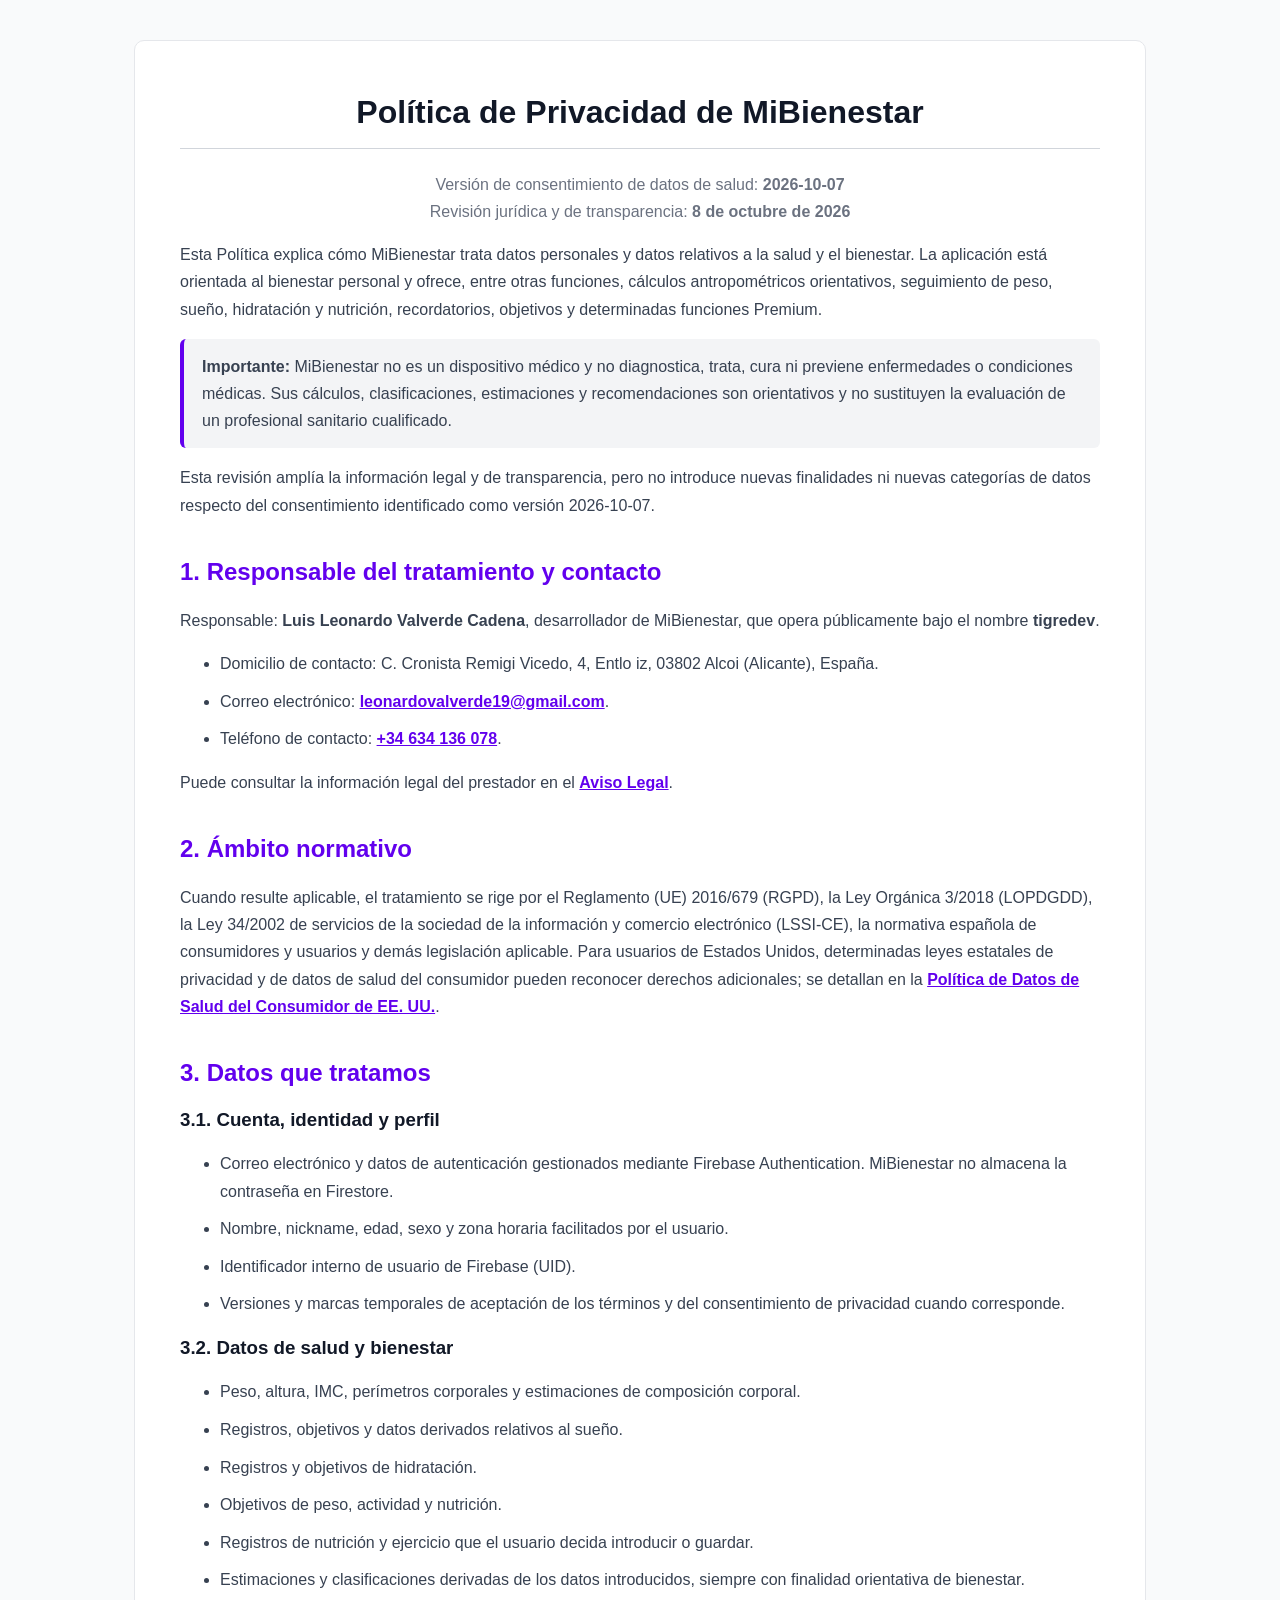
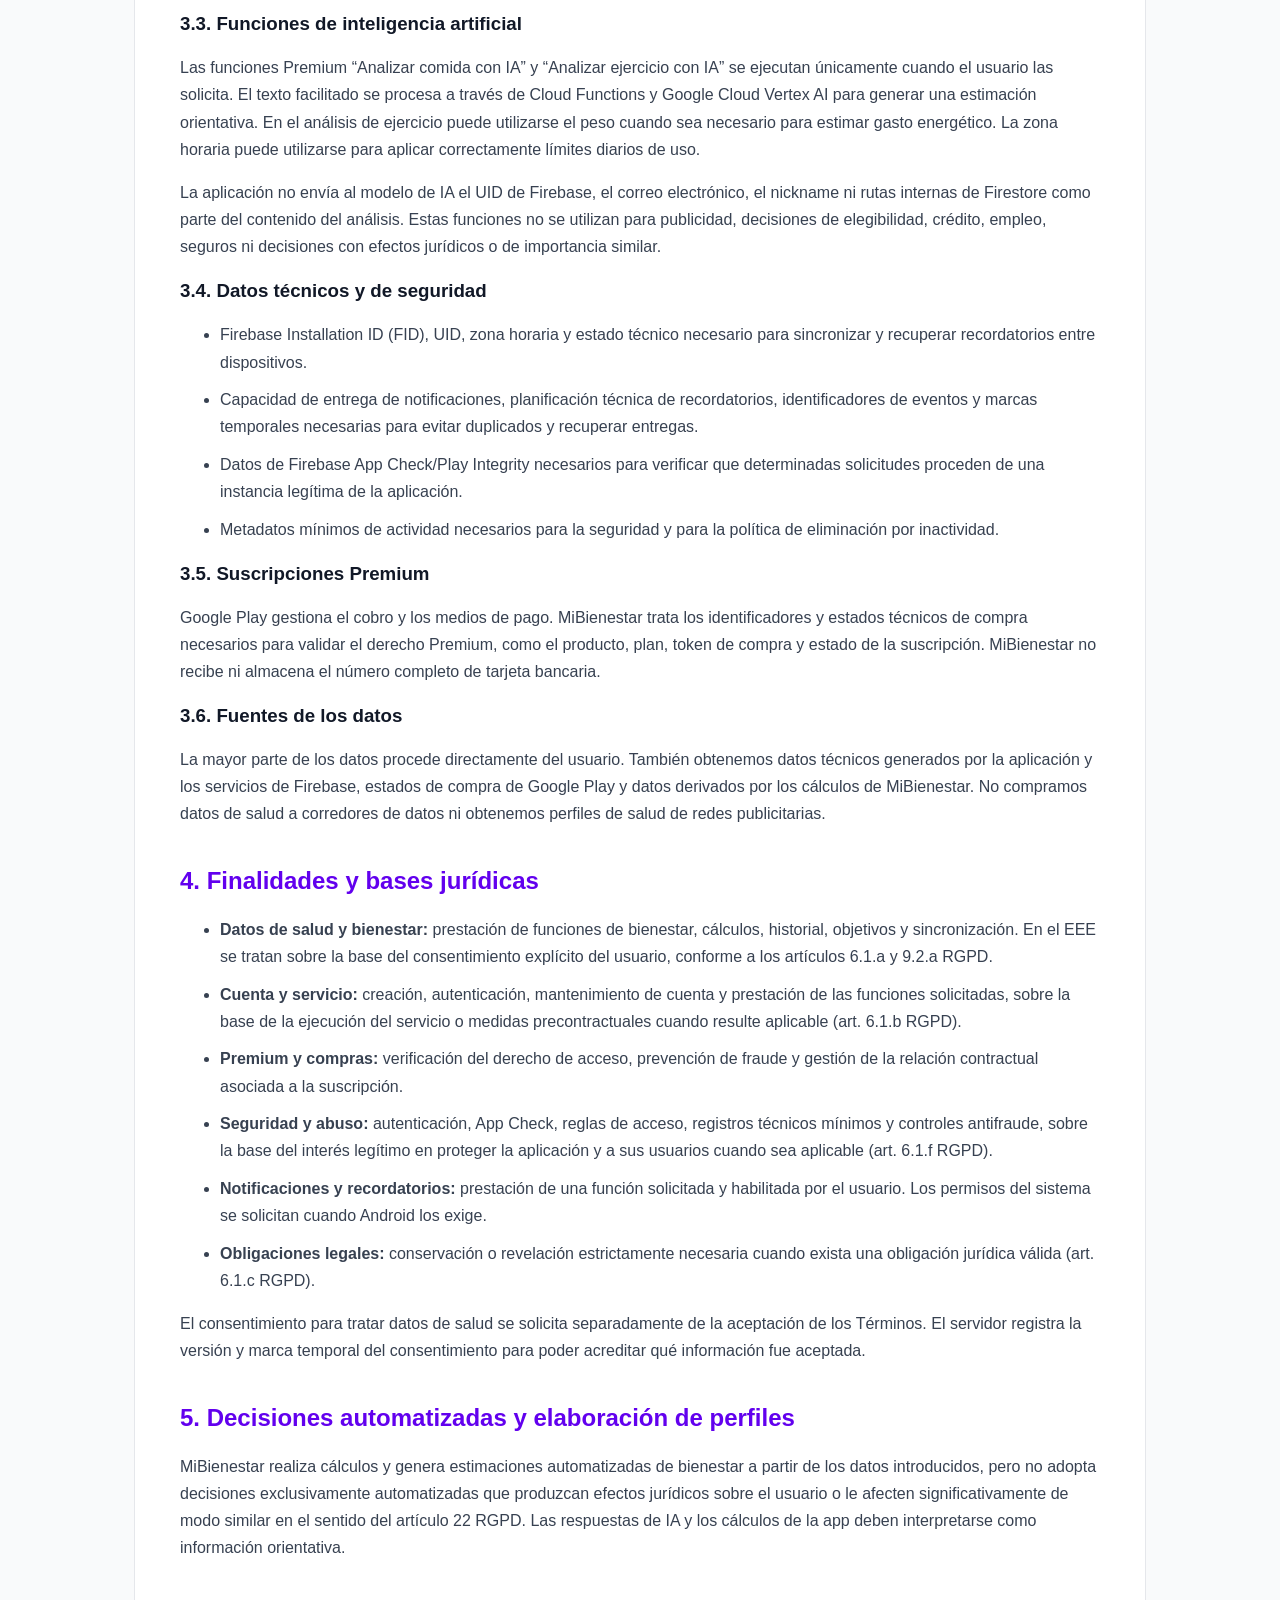
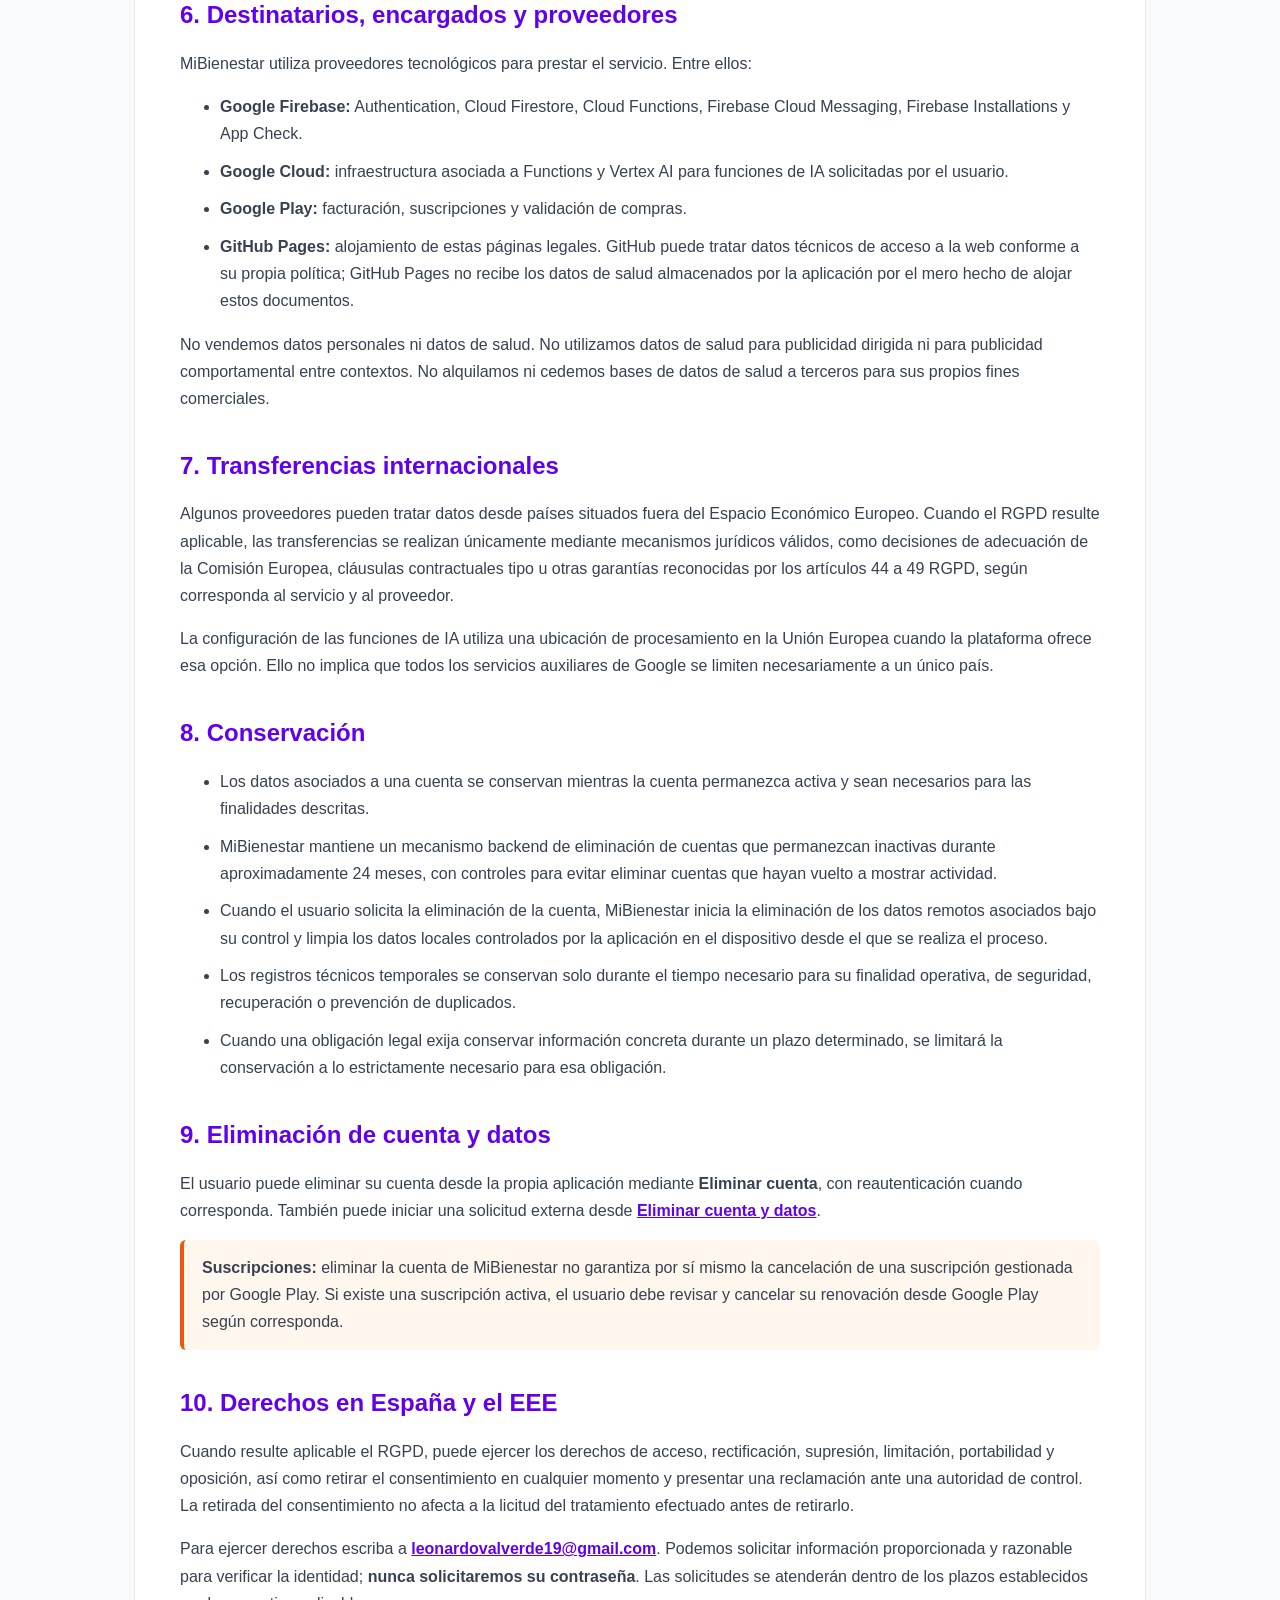
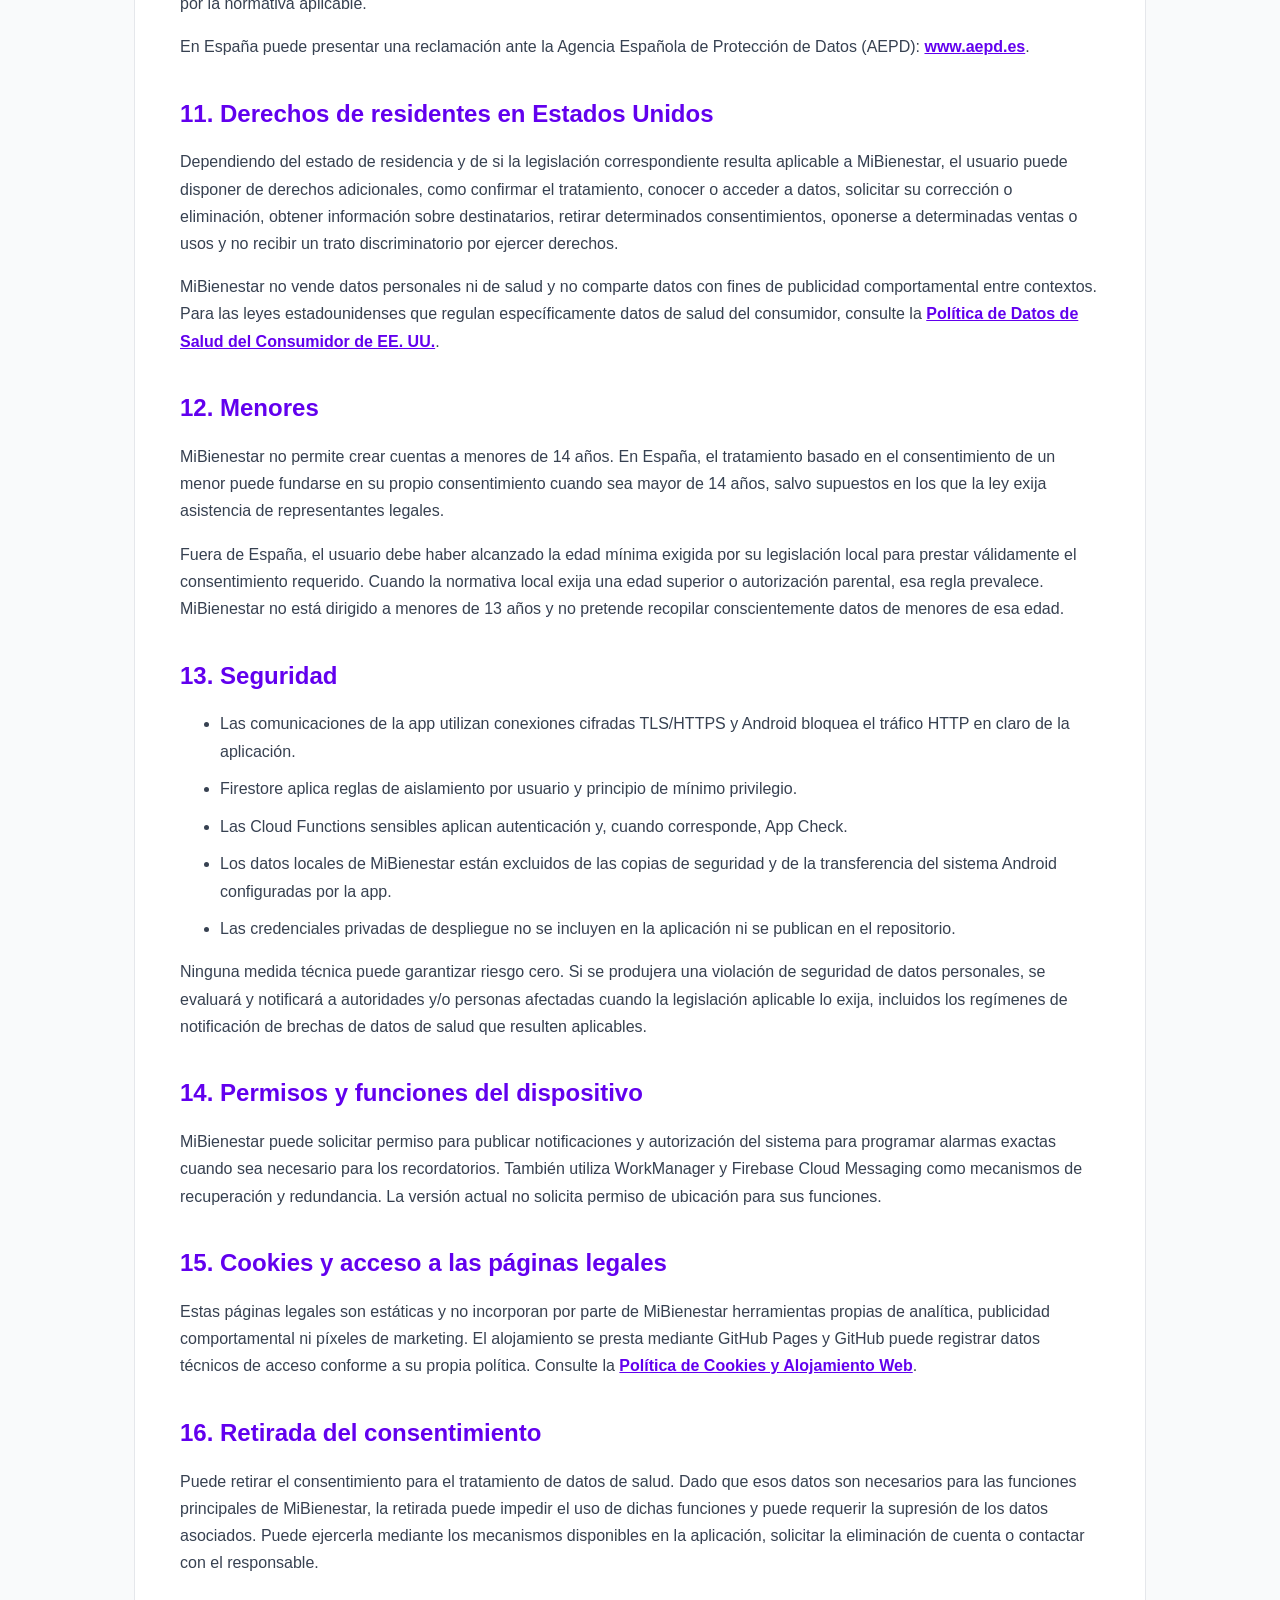
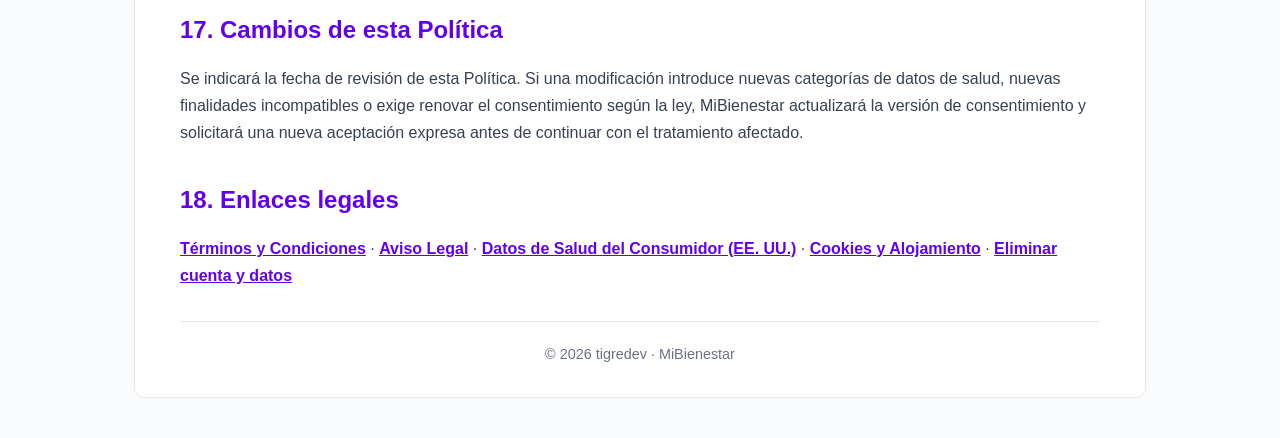
==== index.html @ c779936f "legal: strengthen global privacy disclosures" ====
<!DOCTYPE html>
<html lang="es">
<head>
  <meta charset="UTF-8">
  <meta name="viewport" content="width=device-width, initial-scale=1.0">
  <meta name="robots" content="index,follow">
  <meta name="description" content="Política de privacidad de MiBienestar: tratamiento de datos personales y de salud, derechos, seguridad, IA, Firebase y eliminación de cuenta.">
  <title>Política de Privacidad - MiBienestar</title>
  <style>
    body { font-family: Arial, Helvetica, sans-serif; line-height: 1.7; background:#f9fafb; color:#374151; margin:0; padding:20px; }
    .container { max-width:920px; margin:20px auto; background:#fff; padding:30px 45px; border-radius:10px; border:1px solid #e5e7eb; }
    h1,h2,h3 { color:#111827; line-height:1.25; }
    h1 { text-align:center; border-bottom:1px solid #d1d5db; padding-bottom:16px; }
    h2 { color:#6200EE; margin-top:1.6em; }
    .meta { text-align:center; color:#6b7280; }
    .notice { background:#f3f4f6; border-left:4px solid #6200EE; padding:14px 18px; border-radius:6px; }
    .warning { background:#fff7ed; border-left:4px solid #ea580c; padding:14px 18px; border-radius:6px; }
    a { color:#6200EE; font-weight:600; }
    li { margin-bottom:.65em; }
    footer { margin-top:32px; padding-top:20px; border-top:1px solid #e5e7eb; text-align:center; color:#6b7280; font-size:.9em; }
  </style>
</head>
<body>
<div class="container">
  <h1>Política de Privacidad de MiBienestar</h1>
  <p class="meta">
    Versión de consentimiento de datos de salud: <strong>2026-10-07</strong><br>
    Revisión jurídica y de transparencia: <strong>8 de octubre de 2026</strong>
  </p>

  <p>Esta Política explica cómo MiBienestar trata datos personales y datos relativos a la salud y el bienestar. La aplicación está orientada al bienestar personal y ofrece, entre otras funciones, cálculos antropométricos orientativos, seguimiento de peso, sueño, hidratación y nutrición, recordatorios, objetivos y determinadas funciones Premium.</p>

  <div class="notice"><strong>Importante:</strong> MiBienestar no es un dispositivo médico y no diagnostica, trata, cura ni previene enfermedades o condiciones médicas. Sus cálculos, clasificaciones, estimaciones y recomendaciones son orientativos y no sustituyen la evaluación de un profesional sanitario cualificado.</div>

  <p>Esta revisión amplía la información legal y de transparencia, pero no introduce nuevas finalidades ni nuevas categorías de datos respecto del consentimiento identificado como versión 2026-10-07.</p>

  <h2>1. Responsable del tratamiento y contacto</h2>
  <p>Responsable: <strong>Luis Leonardo Valverde Cadena</strong>, desarrollador de MiBienestar, que opera públicamente bajo el nombre <strong>tigredev</strong>.</p>
  <ul>
    <li>Domicilio de contacto: C. Cronista Remigi Vicedo, 4, Entlo iz, 03802 Alcoi (Alicante), España.</li>
    <li>Correo electrónico: <a href="mailto:leonardovalverde19@gmail.com">leonardovalverde19@gmail.com</a>.</li>
    <li>Teléfono de contacto: <a href="tel:+34634136078">+34 634 136 078</a>.</li>
  </ul>
  <p>Puede consultar la información legal del prestador en el <a href="aviso-legal.html">Aviso Legal</a>.</p>

  <h2>2. Ámbito normativo</h2>
  <p>Cuando resulte aplicable, el tratamiento se rige por el Reglamento (UE) 2016/679 (RGPD), la Ley Orgánica 3/2018 (LOPDGDD), la Ley 34/2002 de servicios de la sociedad de la información y comercio electrónico (LSSI-CE), la normativa española de consumidores y usuarios y demás legislación aplicable. Para usuarios de Estados Unidos, determinadas leyes estatales de privacidad y de datos de salud del consumidor pueden reconocer derechos adicionales; se detallan en la <a href="consumer-health-data.html">Política de Datos de Salud del Consumidor de EE. UU.</a>.</p>

  <h2>3. Datos que tratamos</h2>

  <h3>3.1. Cuenta, identidad y perfil</h3>
  <ul>
    <li>Correo electrónico y datos de autenticación gestionados mediante Firebase Authentication. MiBienestar no almacena la contraseña en Firestore.</li>
    <li>Nombre, nickname, edad, sexo y zona horaria facilitados por el usuario.</li>
    <li>Identificador interno de usuario de Firebase (UID).</li>
    <li>Versiones y marcas temporales de aceptación de los términos y del consentimiento de privacidad cuando corresponde.</li>
  </ul>

  <h3>3.2. Datos de salud y bienestar</h3>
  <ul>
    <li>Peso, altura, IMC, perímetros corporales y estimaciones de composición corporal.</li>
    <li>Registros, objetivos y datos derivados relativos al sueño.</li>
    <li>Registros y objetivos de hidratación.</li>
    <li>Objetivos de peso, actividad y nutrición.</li>
    <li>Registros de nutrición y ejercicio que el usuario decida introducir o guardar.</li>
    <li>Estimaciones y clasificaciones derivadas de los datos introducidos, siempre con finalidad orientativa de bienestar.</li>
  </ul>

  <h3>3.3. Funciones de inteligencia artificial</h3>
  <p>Las funciones Premium “Analizar comida con IA” y “Analizar ejercicio con IA” se ejecutan únicamente cuando el usuario las solicita. El texto facilitado se procesa a través de Cloud Functions y Google Cloud Vertex AI para generar una estimación orientativa. En el análisis de ejercicio puede utilizarse el peso cuando sea necesario para estimar gasto energético. La zona horaria puede utilizarse para aplicar correctamente límites diarios de uso.</p>
  <p>La aplicación no envía al modelo de IA el UID de Firebase, el correo electrónico, el nickname ni rutas internas de Firestore como parte del contenido del análisis. Estas funciones no se utilizan para publicidad, decisiones de elegibilidad, crédito, empleo, seguros ni decisiones con efectos jurídicos o de importancia similar.</p>

  <h3>3.4. Datos técnicos y de seguridad</h3>
  <ul>
    <li>Firebase Installation ID (FID), UID, zona horaria y estado técnico necesario para sincronizar y recuperar recordatorios entre dispositivos.</li>
    <li>Capacidad de entrega de notificaciones, planificación técnica de recordatorios, identificadores de eventos y marcas temporales necesarias para evitar duplicados y recuperar entregas.</li>
    <li>Datos de Firebase App Check/Play Integrity necesarios para verificar que determinadas solicitudes proceden de una instancia legítima de la aplicación.</li>
    <li>Metadatos mínimos de actividad necesarios para la seguridad y para la política de eliminación por inactividad.</li>
  </ul>

  <h3>3.5. Suscripciones Premium</h3>
  <p>Google Play gestiona el cobro y los medios de pago. MiBienestar trata los identificadores y estados técnicos de compra necesarios para validar el derecho Premium, como el producto, plan, token de compra y estado de la suscripción. MiBienestar no recibe ni almacena el número completo de tarjeta bancaria.</p>

  <h3>3.6. Fuentes de los datos</h3>
  <p>La mayor parte de los datos procede directamente del usuario. También obtenemos datos técnicos generados por la aplicación y los servicios de Firebase, estados de compra de Google Play y datos derivados por los cálculos de MiBienestar. No compramos datos de salud a corredores de datos ni obtenemos perfiles de salud de redes publicitarias.</p>

  <h2>4. Finalidades y bases jurídicas</h2>
  <ul>
    <li><strong>Datos de salud y bienestar:</strong> prestación de funciones de bienestar, cálculos, historial, objetivos y sincronización. En el EEE se tratan sobre la base del consentimiento explícito del usuario, conforme a los artículos 6.1.a y 9.2.a RGPD.</li>
    <li><strong>Cuenta y servicio:</strong> creación, autenticación, mantenimiento de cuenta y prestación de las funciones solicitadas, sobre la base de la ejecución del servicio o medidas precontractuales cuando resulte aplicable (art. 6.1.b RGPD).</li>
    <li><strong>Premium y compras:</strong> verificación del derecho de acceso, prevención de fraude y gestión de la relación contractual asociada a la suscripción.</li>
    <li><strong>Seguridad y abuso:</strong> autenticación, App Check, reglas de acceso, registros técnicos mínimos y controles antifraude, sobre la base del interés legítimo en proteger la aplicación y a sus usuarios cuando sea aplicable (art. 6.1.f RGPD).</li>
    <li><strong>Notificaciones y recordatorios:</strong> prestación de una función solicitada y habilitada por el usuario. Los permisos del sistema se solicitan cuando Android los exige.</li>
    <li><strong>Obligaciones legales:</strong> conservación o revelación estrictamente necesaria cuando exista una obligación jurídica válida (art. 6.1.c RGPD).</li>
  </ul>
  <p>El consentimiento para tratar datos de salud se solicita separadamente de la aceptación de los Términos. El servidor registra la versión y marca temporal del consentimiento para poder acreditar qué información fue aceptada.</p>

  <h2>5. Decisiones automatizadas y elaboración de perfiles</h2>
  <p>MiBienestar realiza cálculos y genera estimaciones automatizadas de bienestar a partir de los datos introducidos, pero no adopta decisiones exclusivamente automatizadas que produzcan efectos jurídicos sobre el usuario o le afecten significativamente de modo similar en el sentido del artículo 22 RGPD. Las respuestas de IA y los cálculos de la app deben interpretarse como información orientativa.</p>

  <h2>6. Destinatarios, encargados y proveedores</h2>
  <p>MiBienestar utiliza proveedores tecnológicos para prestar el servicio. Entre ellos:</p>
  <ul>
    <li><strong>Google Firebase:</strong> Authentication, Cloud Firestore, Cloud Functions, Firebase Cloud Messaging, Firebase Installations y App Check.</li>
    <li><strong>Google Cloud:</strong> infraestructura asociada a Functions y Vertex AI para funciones de IA solicitadas por el usuario.</li>
    <li><strong>Google Play:</strong> facturación, suscripciones y validación de compras.</li>
    <li><strong>GitHub Pages:</strong> alojamiento de estas páginas legales. GitHub puede tratar datos técnicos de acceso a la web conforme a su propia política; GitHub Pages no recibe los datos de salud almacenados por la aplicación por el mero hecho de alojar estos documentos.</li>
  </ul>
  <p>No vendemos datos personales ni datos de salud. No utilizamos datos de salud para publicidad dirigida ni para publicidad comportamental entre contextos. No alquilamos ni cedemos bases de datos de salud a terceros para sus propios fines comerciales.</p>

  <h2>7. Transferencias internacionales</h2>
  <p>Algunos proveedores pueden tratar datos desde países situados fuera del Espacio Económico Europeo. Cuando el RGPD resulte aplicable, las transferencias se realizan únicamente mediante mecanismos jurídicos válidos, como decisiones de adecuación de la Comisión Europea, cláusulas contractuales tipo u otras garantías reconocidas por los artículos 44 a 49 RGPD, según corresponda al servicio y al proveedor.</p>
  <p>La configuración de las funciones de IA utiliza una ubicación de procesamiento en la Unión Europea cuando la plataforma ofrece esa opción. Ello no implica que todos los servicios auxiliares de Google se limiten necesariamente a un único país.</p>

  <h2>8. Conservación</h2>
  <ul>
    <li>Los datos asociados a una cuenta se conservan mientras la cuenta permanezca activa y sean necesarios para las finalidades descritas.</li>
    <li>MiBienestar mantiene un mecanismo backend de eliminación de cuentas que permanezcan inactivas durante aproximadamente 24 meses, con controles para evitar eliminar cuentas que hayan vuelto a mostrar actividad.</li>
    <li>Cuando el usuario solicita la eliminación de la cuenta, MiBienestar inicia la eliminación de los datos remotos asociados bajo su control y limpia los datos locales controlados por la aplicación en el dispositivo desde el que se realiza el proceso.</li>
    <li>Los registros técnicos temporales se conservan solo durante el tiempo necesario para su finalidad operativa, de seguridad, recuperación o prevención de duplicados.</li>
    <li>Cuando una obligación legal exija conservar información concreta durante un plazo determinado, se limitará la conservación a lo estrictamente necesario para esa obligación.</li>
  </ul>

  <h2>9. Eliminación de cuenta y datos</h2>
  <p>El usuario puede eliminar su cuenta desde la propia aplicación mediante <strong>Eliminar cuenta</strong>, con reautenticación cuando corresponda. También puede iniciar una solicitud externa desde <a href="eliminar-cuenta.html">Eliminar cuenta y datos</a>.</p>
  <div class="warning"><strong>Suscripciones:</strong> eliminar la cuenta de MiBienestar no garantiza por sí mismo la cancelación de una suscripción gestionada por Google Play. Si existe una suscripción activa, el usuario debe revisar y cancelar su renovación desde Google Play según corresponda.</div>

  <h2>10. Derechos en España y el EEE</h2>
  <p>Cuando resulte aplicable el RGPD, puede ejercer los derechos de acceso, rectificación, supresión, limitación, portabilidad y oposición, así como retirar el consentimiento en cualquier momento y presentar una reclamación ante una autoridad de control. La retirada del consentimiento no afecta a la licitud del tratamiento efectuado antes de retirarlo.</p>
  <p>Para ejercer derechos escriba a <a href="mailto:leonardovalverde19@gmail.com">leonardovalverde19@gmail.com</a>. Podemos solicitar información proporcionada y razonable para verificar la identidad; <strong>nunca solicitaremos su contraseña</strong>. Las solicitudes se atenderán dentro de los plazos establecidos por la normativa aplicable.</p>
  <p>En España puede presentar una reclamación ante la Agencia Española de Protección de Datos (AEPD): <a href="https://www.aepd.es" target="_blank" rel="noopener noreferrer">www.aepd.es</a>.</p>

  <h2>11. Derechos de residentes en Estados Unidos</h2>
  <p>Dependiendo del estado de residencia y de si la legislación correspondiente resulta aplicable a MiBienestar, el usuario puede disponer de derechos adicionales, como confirmar el tratamiento, conocer o acceder a datos, solicitar su corrección o eliminación, obtener información sobre destinatarios, retirar determinados consentimientos, oponerse a determinadas ventas o usos y no recibir un trato discriminatorio por ejercer derechos.</p>
  <p>MiBienestar no vende datos personales ni de salud y no comparte datos con fines de publicidad comportamental entre contextos. Para las leyes estadounidenses que regulan específicamente datos de salud del consumidor, consulte la <a href="consumer-health-data.html">Política de Datos de Salud del Consumidor de EE. UU.</a>.</p>

  <h2>12. Menores</h2>
  <p>MiBienestar no permite crear cuentas a menores de 14 años. En España, el tratamiento basado en el consentimiento de un menor puede fundarse en su propio consentimiento cuando sea mayor de 14 años, salvo supuestos en los que la ley exija asistencia de representantes legales.</p>
  <p>Fuera de España, el usuario debe haber alcanzado la edad mínima exigida por su legislación local para prestar válidamente el consentimiento requerido. Cuando la normativa local exija una edad superior o autorización parental, esa regla prevalece. MiBienestar no está dirigido a menores de 13 años y no pretende recopilar conscientemente datos de menores de esa edad.</p>

  <h2>13. Seguridad</h2>
  <ul>
    <li>Las comunicaciones de la app utilizan conexiones cifradas TLS/HTTPS y Android bloquea el tráfico HTTP en claro de la aplicación.</li>
    <li>Firestore aplica reglas de aislamiento por usuario y principio de mínimo privilegio.</li>
    <li>Las Cloud Functions sensibles aplican autenticación y, cuando corresponde, App Check.</li>
    <li>Los datos locales de MiBienestar están excluidos de las copias de seguridad y de la transferencia del sistema Android configuradas por la app.</li>
    <li>Las credenciales privadas de despliegue no se incluyen en la aplicación ni se publican en el repositorio.</li>
  </ul>
  <p>Ninguna medida técnica puede garantizar riesgo cero. Si se produjera una violación de seguridad de datos personales, se evaluará y notificará a autoridades y/o personas afectadas cuando la legislación aplicable lo exija, incluidos los regímenes de notificación de brechas de datos de salud que resulten aplicables.</p>

  <h2>14. Permisos y funciones del dispositivo</h2>
  <p>MiBienestar puede solicitar permiso para publicar notificaciones y autorización del sistema para programar alarmas exactas cuando sea necesario para los recordatorios. También utiliza WorkManager y Firebase Cloud Messaging como mecanismos de recuperación y redundancia. La versión actual no solicita permiso de ubicación para sus funciones.</p>

  <h2>15. Cookies y acceso a las páginas legales</h2>
  <p>Estas páginas legales son estáticas y no incorporan por parte de MiBienestar herramientas propias de analítica, publicidad comportamental ni píxeles de marketing. El alojamiento se presta mediante GitHub Pages y GitHub puede registrar datos técnicos de acceso conforme a su propia política. Consulte la <a href="cookies.html">Política de Cookies y Alojamiento Web</a>.</p>

  <h2>16. Retirada del consentimiento</h2>
  <p>Puede retirar el consentimiento para el tratamiento de datos de salud. Dado que esos datos son necesarios para las funciones principales de MiBienestar, la retirada puede impedir el uso de dichas funciones y puede requerir la supresión de los datos asociados. Puede ejercerla mediante los mecanismos disponibles en la aplicación, solicitar la eliminación de cuenta o contactar con el responsable.</p>

  <h2>17. Cambios de esta Política</h2>
  <p>Se indicará la fecha de revisión de esta Política. Si una modificación introduce nuevas categorías de datos de salud, nuevas finalidades incompatibles o exige renovar el consentimiento según la ley, MiBienestar actualizará la versión de consentimiento y solicitará una nueva aceptación expresa antes de continuar con el tratamiento afectado.</p>

  <h2>18. Enlaces legales</h2>
  <p>
    <a href="terminos.html">Términos y Condiciones</a> ·
    <a href="aviso-legal.html">Aviso Legal</a> ·
    <a href="consumer-health-data.html">Datos de Salud del Consumidor (EE. UU.)</a> ·
    <a href="cookies.html">Cookies y Alojamiento</a> ·
    <a href="eliminar-cuenta.html">Eliminar cuenta y datos</a>
  </p>

  <footer>© 2026 tigredev · MiBienestar</footer>
</div>
</body>
</html>
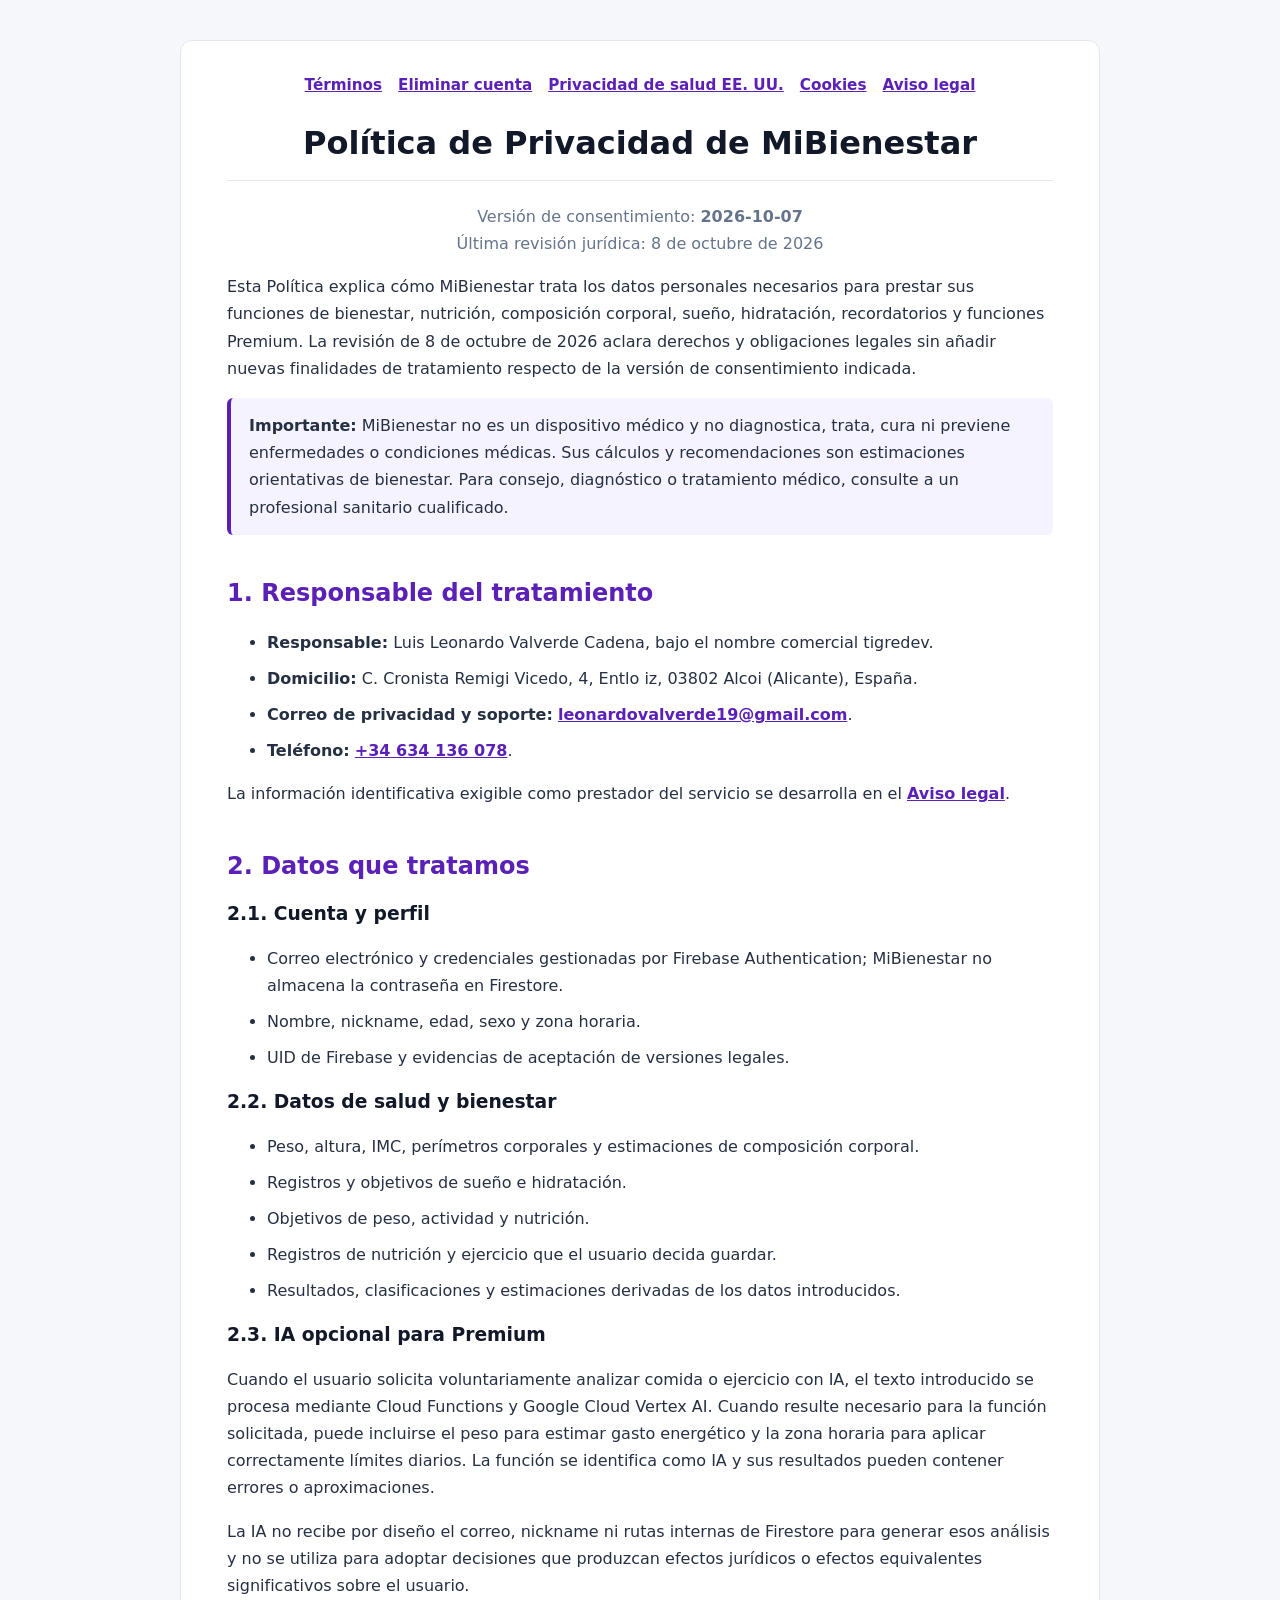
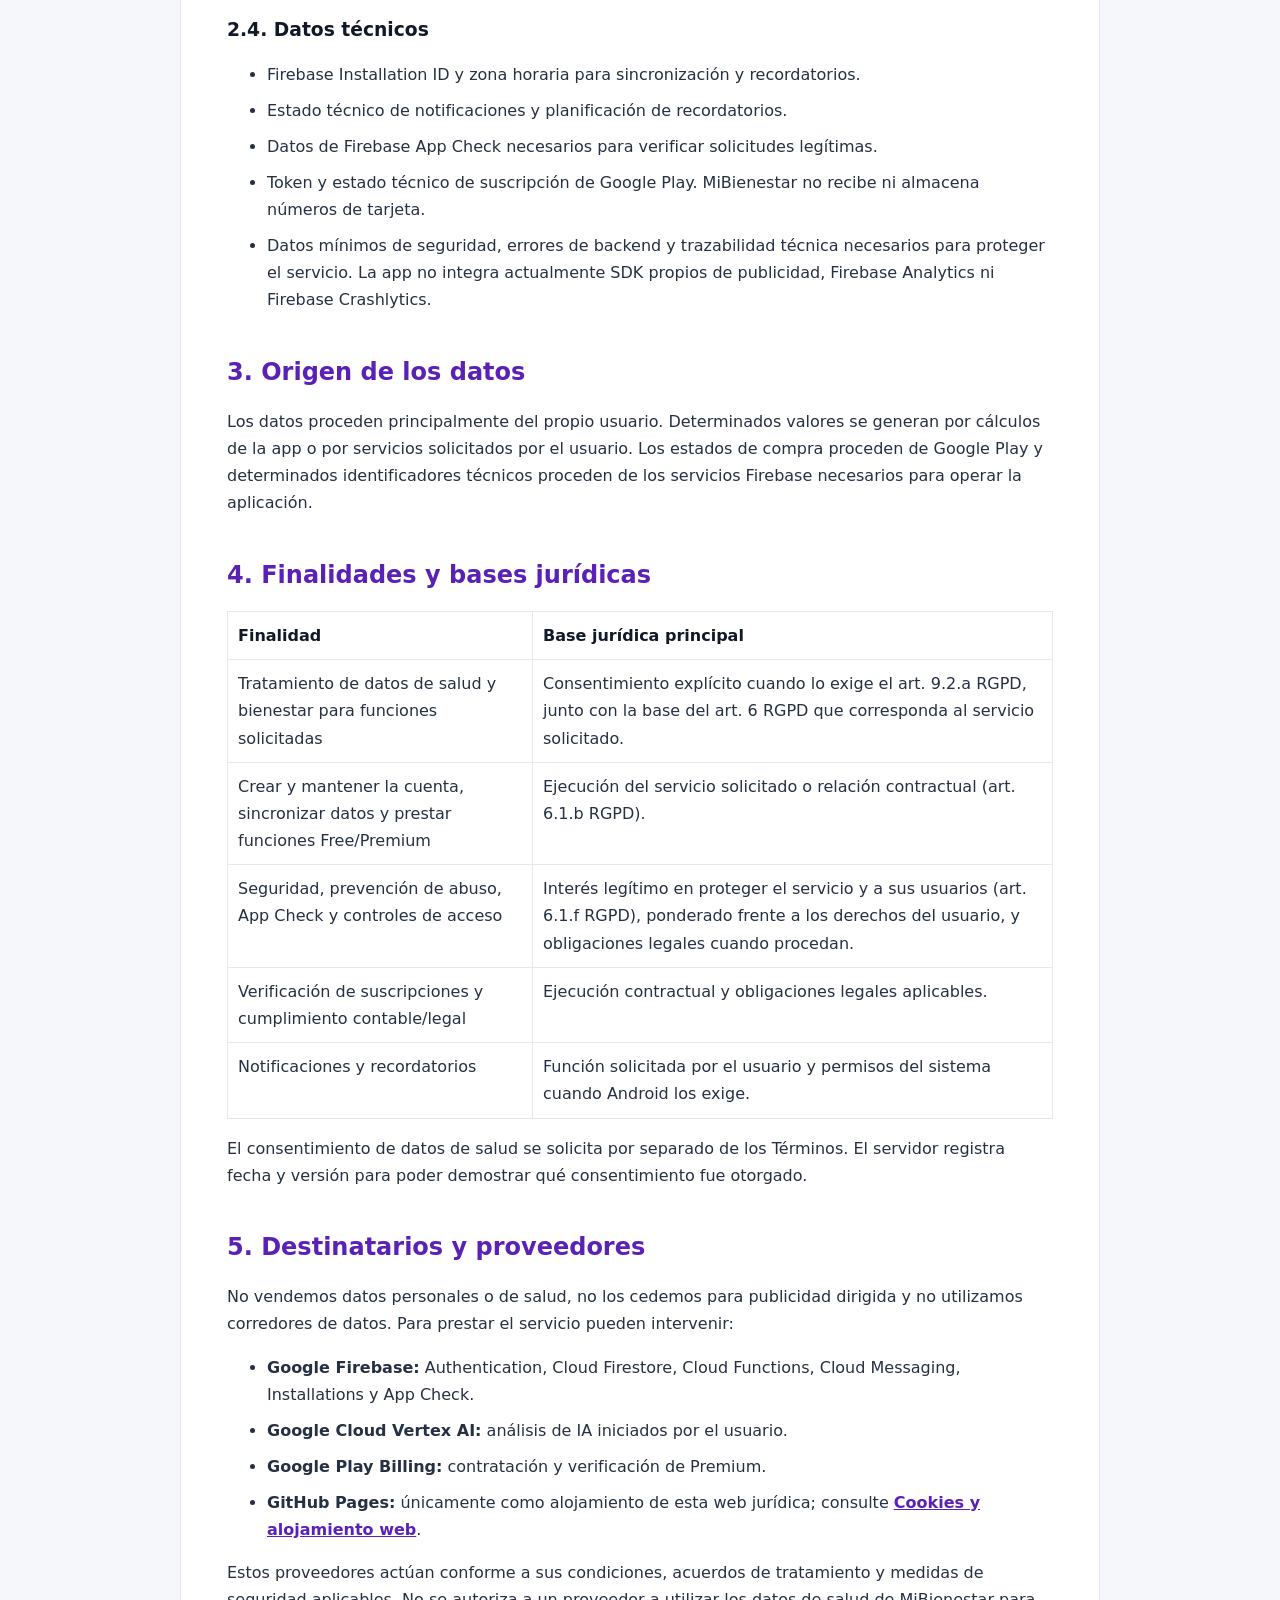
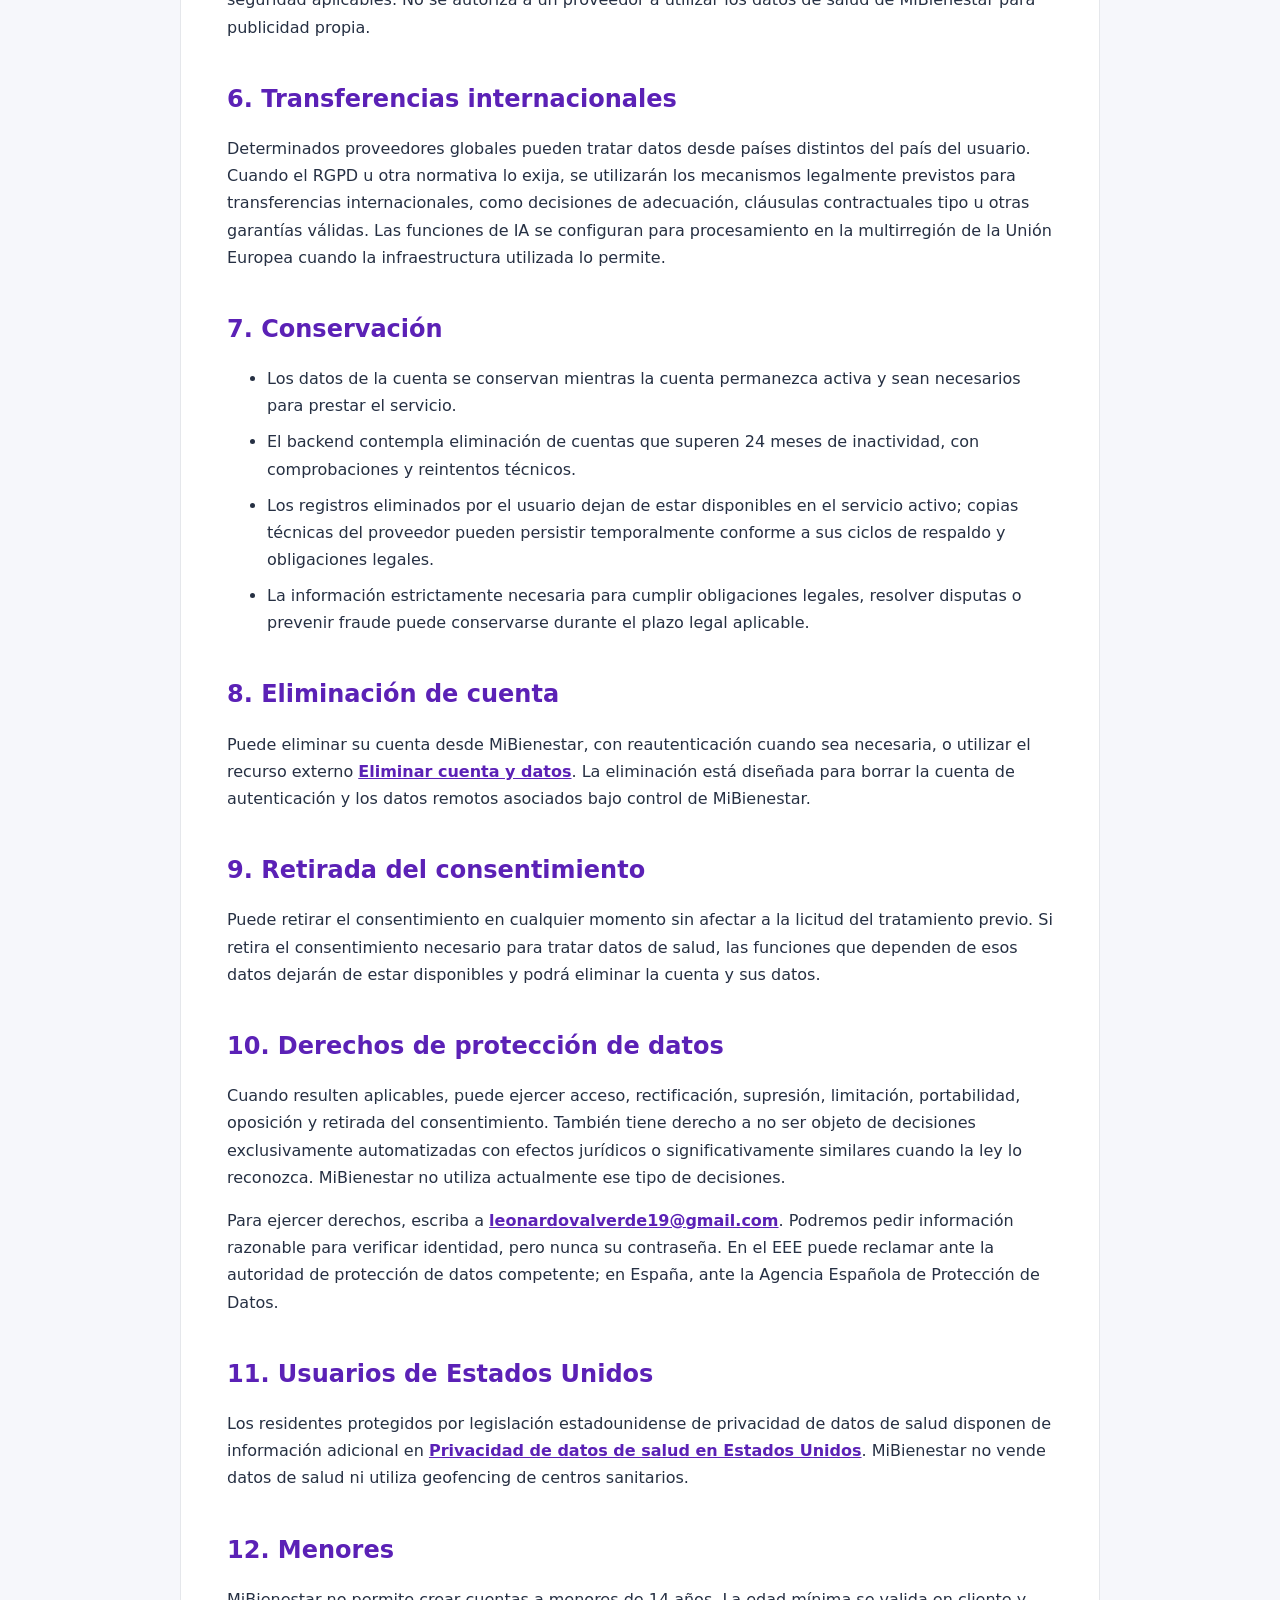
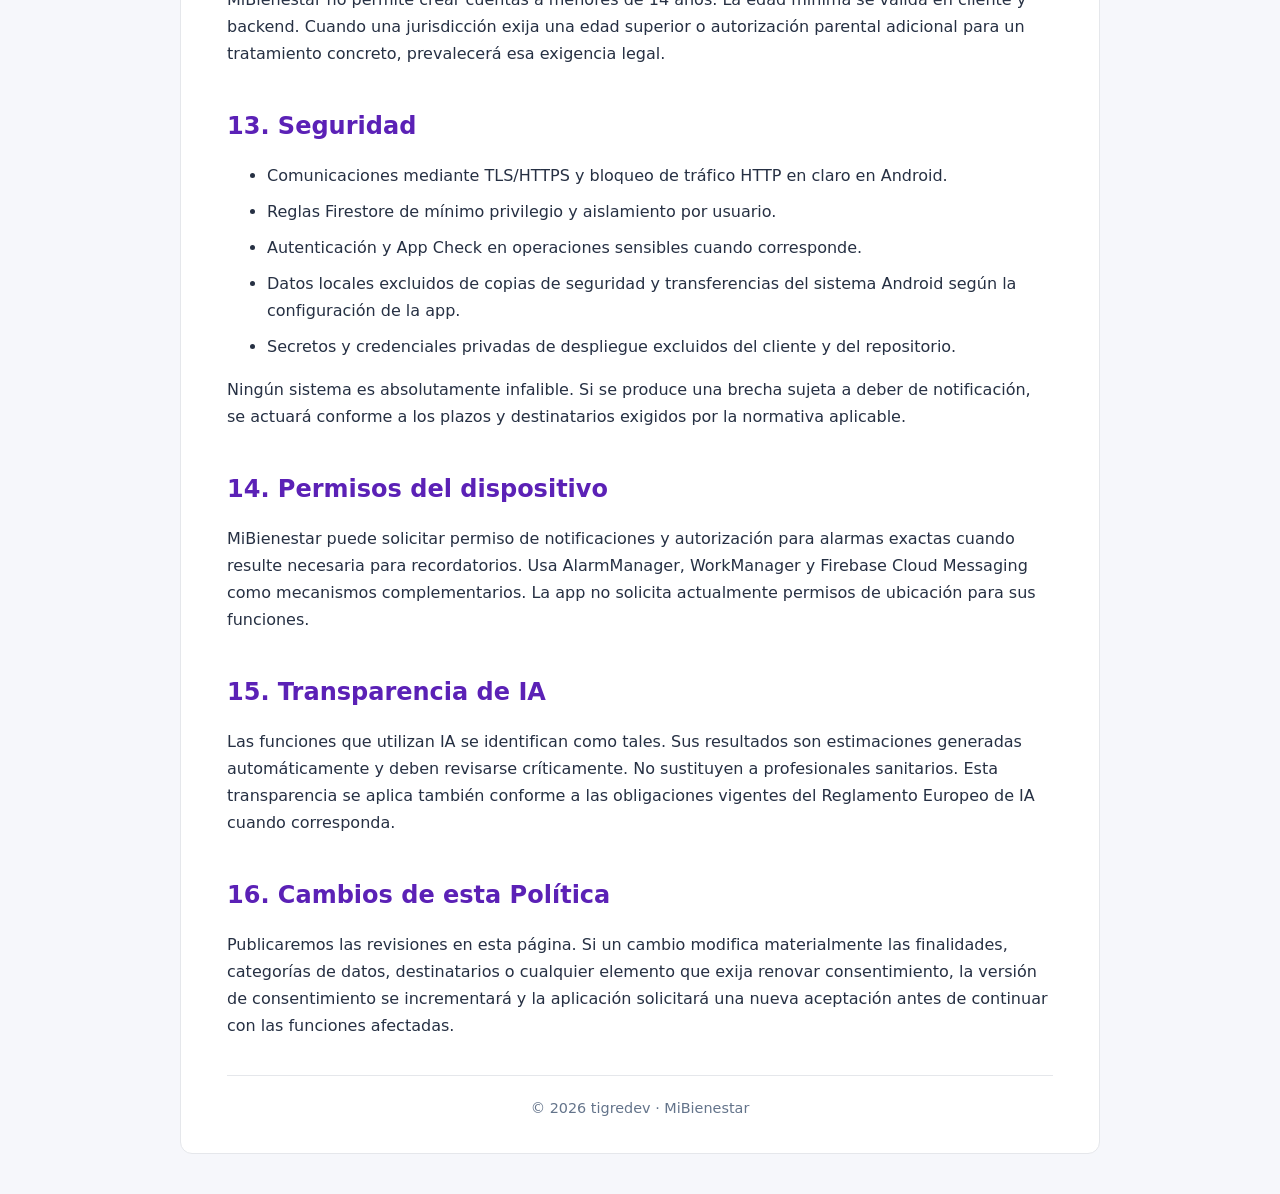
==== commit b39f27da: "legal: harden global privacy policy" ====
--- a/index.html
+++ b/index.html
@@ -1,175 +1,141 @@
-<!DOCTYPE html>
+<!doctype html>
 <html lang="es">
 <head>
-  <meta charset="UTF-8">
-  <meta name="viewport" content="width=device-width, initial-scale=1.0">
-  <meta name="robots" content="index,follow">
-  <meta name="description" content="Política de privacidad de MiBienestar: tratamiento de datos personales y de salud, derechos, seguridad, IA, Firebase y eliminación de cuenta.">
+  <meta charset="utf-8">
+  <meta name="viewport" content="width=device-width,initial-scale=1">
   <title>Política de Privacidad - MiBienestar</title>
-  <style>
-    body { font-family: Arial, Helvetica, sans-serif; line-height: 1.7; background:#f9fafb; color:#374151; margin:0; padding:20px; }
-    .container { max-width:920px; margin:20px auto; background:#fff; padding:30px 45px; border-radius:10px; border:1px solid #e5e7eb; }
-    h1,h2,h3 { color:#111827; line-height:1.25; }
-    h1 { text-align:center; border-bottom:1px solid #d1d5db; padding-bottom:16px; }
-    h2 { color:#6200EE; margin-top:1.6em; }
-    .meta { text-align:center; color:#6b7280; }
-    .notice { background:#f3f4f6; border-left:4px solid #6200EE; padding:14px 18px; border-radius:6px; }
-    .warning { background:#fff7ed; border-left:4px solid #ea580c; padding:14px 18px; border-radius:6px; }
-    a { color:#6200EE; font-weight:600; }
-    li { margin-bottom:.65em; }
-    footer { margin-top:32px; padding-top:20px; border-top:1px solid #e5e7eb; text-align:center; color:#6b7280; font-size:.9em; }
-  </style>
+  <link rel="stylesheet" href="assets/legal.css">
 </head>
 <body>
-<div class="container">
-  <h1>Política de Privacidad de MiBienestar</h1>
-  <p class="meta">
-    Versión de consentimiento de datos de salud: <strong>2026-10-07</strong><br>
-    Revisión jurídica y de transparencia: <strong>8 de octubre de 2026</strong>
-  </p>
+<a class="skip-link" href="#contenido">Saltar al contenido</a>
+<main id="contenido" class="container">
+<nav aria-label="Documentos legales">
+  <a href="terminos.html">Términos</a>
+  <a href="eliminar-cuenta.html">Eliminar cuenta</a>
+  <a href="privacidad-salud-eeuu.html">Privacidad de salud EE. UU.</a>
+  <a href="cookies.html">Cookies</a>
+  <a href="aviso-legal.html">Aviso legal</a>
+</nav>
 
-  <p>Esta Política explica cómo MiBienestar trata datos personales y datos relativos a la salud y el bienestar. La aplicación está orientada al bienestar personal y ofrece, entre otras funciones, cálculos antropométricos orientativos, seguimiento de peso, sueño, hidratación y nutrición, recordatorios, objetivos y determinadas funciones Premium.</p>
+<h1>Política de Privacidad de MiBienestar</h1>
+<p class="meta">Versión de consentimiento: <strong>2026-10-07</strong><br>Última revisión jurídica: 8 de octubre de 2026</p>
 
-  <div class="notice"><strong>Importante:</strong> MiBienestar no es un dispositivo médico y no diagnostica, trata, cura ni previene enfermedades o condiciones médicas. Sus cálculos, clasificaciones, estimaciones y recomendaciones son orientativos y no sustituyen la evaluación de un profesional sanitario cualificado.</div>
+<p>Esta Política explica cómo MiBienestar trata los datos personales necesarios para prestar sus funciones de bienestar, nutrición, composición corporal, sueño, hidratación, recordatorios y funciones Premium. La revisión de 8 de octubre de 2026 aclara derechos y obligaciones legales sin añadir nuevas finalidades de tratamiento respecto de la versión de consentimiento indicada.</p>
 
-  <p>Esta revisión amplía la información legal y de transparencia, pero no introduce nuevas finalidades ni nuevas categorías de datos respecto del consentimiento identificado como versión 2026-10-07.</p>
+<div class="notice"><strong>Importante:</strong> MiBienestar no es un dispositivo médico y no diagnostica, trata, cura ni previene enfermedades o condiciones médicas. Sus cálculos y recomendaciones son estimaciones orientativas de bienestar. Para consejo, diagnóstico o tratamiento médico, consulte a un profesional sanitario cualificado.</div>
 
-  <h2>1. Responsable del tratamiento y contacto</h2>
-  <p>Responsable: <strong>Luis Leonardo Valverde Cadena</strong>, desarrollador de MiBienestar, que opera públicamente bajo el nombre <strong>tigredev</strong>.</p>
-  <ul>
-    <li>Domicilio de contacto: C. Cronista Remigi Vicedo, 4, Entlo iz, 03802 Alcoi (Alicante), España.</li>
-    <li>Correo electrónico: <a href="mailto:leonardovalverde19@gmail.com">leonardovalverde19@gmail.com</a>.</li>
-    <li>Teléfono de contacto: <a href="tel:+34634136078">+34 634 136 078</a>.</li>
-  </ul>
-  <p>Puede consultar la información legal del prestador en el <a href="aviso-legal.html">Aviso Legal</a>.</p>
+<h2>1. Responsable del tratamiento</h2>
+<ul>
+  <li><strong>Responsable:</strong> Luis Leonardo Valverde Cadena, bajo el nombre comercial tigredev.</li>
+  <li><strong>Domicilio:</strong> C. Cronista Remigi Vicedo, 4, Entlo iz, 03802 Alcoi (Alicante), España.</li>
+  <li><strong>Correo de privacidad y soporte:</strong> <a href="mailto:leonardovalverde19@gmail.com">leonardovalverde19@gmail.com</a>.</li>
+  <li><strong>Teléfono:</strong> <a href="tel:+34634136078">+34 634 136 078</a>.</li>
+</ul>
+<p>La información identificativa exigible como prestador del servicio se desarrolla en el <a href="aviso-legal.html">Aviso legal</a>.</p>
 
-  <h2>2. Ámbito normativo</h2>
-  <p>Cuando resulte aplicable, el tratamiento se rige por el Reglamento (UE) 2016/679 (RGPD), la Ley Orgánica 3/2018 (LOPDGDD), la Ley 34/2002 de servicios de la sociedad de la información y comercio electrónico (LSSI-CE), la normativa española de consumidores y usuarios y demás legislación aplicable. Para usuarios de Estados Unidos, determinadas leyes estatales de privacidad y de datos de salud del consumidor pueden reconocer derechos adicionales; se detallan en la <a href="consumer-health-data.html">Política de Datos de Salud del Consumidor de EE. UU.</a>.</p>
+<h2>2. Datos que tratamos</h2>
+<h3>2.1. Cuenta y perfil</h3>
+<ul>
+  <li>Correo electrónico y credenciales gestionadas por Firebase Authentication; MiBienestar no almacena la contraseña en Firestore.</li>
+  <li>Nombre, nickname, edad, sexo y zona horaria.</li>
+  <li>UID de Firebase y evidencias de aceptación de versiones legales.</li>
+</ul>
 
-  <h2>3. Datos que tratamos</h2>
+<h3>2.2. Datos de salud y bienestar</h3>
+<ul>
+  <li>Peso, altura, IMC, perímetros corporales y estimaciones de composición corporal.</li>
+  <li>Registros y objetivos de sueño e hidratación.</li>
+  <li>Objetivos de peso, actividad y nutrición.</li>
+  <li>Registros de nutrición y ejercicio que el usuario decida guardar.</li>
+  <li>Resultados, clasificaciones y estimaciones derivadas de los datos introducidos.</li>
+</ul>
 
-  <h3>3.1. Cuenta, identidad y perfil</h3>
-  <ul>
-    <li>Correo electrónico y datos de autenticación gestionados mediante Firebase Authentication. MiBienestar no almacena la contraseña en Firestore.</li>
-    <li>Nombre, nickname, edad, sexo y zona horaria facilitados por el usuario.</li>
-    <li>Identificador interno de usuario de Firebase (UID).</li>
-    <li>Versiones y marcas temporales de aceptación de los términos y del consentimiento de privacidad cuando corresponde.</li>
-  </ul>
+<h3>2.3. IA opcional para Premium</h3>
+<p>Cuando el usuario solicita voluntariamente analizar comida o ejercicio con IA, el texto introducido se procesa mediante Cloud Functions y Google Cloud Vertex AI. Cuando resulte necesario para la función solicitada, puede incluirse el peso para estimar gasto energético y la zona horaria para aplicar correctamente límites diarios. La función se identifica como IA y sus resultados pueden contener errores o aproximaciones.</p>
+<p>La IA no recibe por diseño el correo, nickname ni rutas internas de Firestore para generar esos análisis y no se utiliza para adoptar decisiones que produzcan efectos jurídicos o efectos equivalentes significativos sobre el usuario.</p>
 
-  <h3>3.2. Datos de salud y bienestar</h3>
-  <ul>
-    <li>Peso, altura, IMC, perímetros corporales y estimaciones de composición corporal.</li>
-    <li>Registros, objetivos y datos derivados relativos al sueño.</li>
-    <li>Registros y objetivos de hidratación.</li>
-    <li>Objetivos de peso, actividad y nutrición.</li>
-    <li>Registros de nutrición y ejercicio que el usuario decida introducir o guardar.</li>
-    <li>Estimaciones y clasificaciones derivadas de los datos introducidos, siempre con finalidad orientativa de bienestar.</li>
-  </ul>
+<h3>2.4. Datos técnicos</h3>
+<ul>
+  <li>Firebase Installation ID y zona horaria para sincronización y recordatorios.</li>
+  <li>Estado técnico de notificaciones y planificación de recordatorios.</li>
+  <li>Datos de Firebase App Check necesarios para verificar solicitudes legítimas.</li>
+  <li>Token y estado técnico de suscripción de Google Play. MiBienestar no recibe ni almacena números de tarjeta.</li>
+  <li>Datos mínimos de seguridad, errores de backend y trazabilidad técnica necesarios para proteger el servicio. La app no integra actualmente SDK propios de publicidad, Firebase Analytics ni Firebase Crashlytics.</li>
+</ul>
 
-  <h3>3.3. Funciones de inteligencia artificial</h3>
-  <p>Las funciones Premium “Analizar comida con IA” y “Analizar ejercicio con IA” se ejecutan únicamente cuando el usuario las solicita. El texto facilitado se procesa a través de Cloud Functions y Google Cloud Vertex AI para generar una estimación orientativa. En el análisis de ejercicio puede utilizarse el peso cuando sea necesario para estimar gasto energético. La zona horaria puede utilizarse para aplicar correctamente límites diarios de uso.</p>
-  <p>La aplicación no envía al modelo de IA el UID de Firebase, el correo electrónico, el nickname ni rutas internas de Firestore como parte del contenido del análisis. Estas funciones no se utilizan para publicidad, decisiones de elegibilidad, crédito, empleo, seguros ni decisiones con efectos jurídicos o de importancia similar.</p>
+<h2>3. Origen de los datos</h2>
+<p>Los datos proceden principalmente del propio usuario. Determinados valores se generan por cálculos de la app o por servicios solicitados por el usuario. Los estados de compra proceden de Google Play y determinados identificadores técnicos proceden de los servicios Firebase necesarios para operar la aplicación.</p>
 
-  <h3>3.4. Datos técnicos y de seguridad</h3>
-  <ul>
-    <li>Firebase Installation ID (FID), UID, zona horaria y estado técnico necesario para sincronizar y recuperar recordatorios entre dispositivos.</li>
-    <li>Capacidad de entrega de notificaciones, planificación técnica de recordatorios, identificadores de eventos y marcas temporales necesarias para evitar duplicados y recuperar entregas.</li>
-    <li>Datos de Firebase App Check/Play Integrity necesarios para verificar que determinadas solicitudes proceden de una instancia legítima de la aplicación.</li>
-    <li>Metadatos mínimos de actividad necesarios para la seguridad y para la política de eliminación por inactividad.</li>
-  </ul>
+<h2>4. Finalidades y bases jurídicas</h2>
+<table>
+  <thead><tr><th>Finalidad</th><th>Base jurídica principal</th></tr></thead>
+  <tbody>
+    <tr><td>Tratamiento de datos de salud y bienestar para funciones solicitadas</td><td>Consentimiento explícito cuando lo exige el art. 9.2.a RGPD, junto con la base del art. 6 RGPD que corresponda al servicio solicitado.</td></tr>
+    <tr><td>Crear y mantener la cuenta, sincronizar datos y prestar funciones Free/Premium</td><td>Ejecución del servicio solicitado o relación contractual (art. 6.1.b RGPD).</td></tr>
+    <tr><td>Seguridad, prevención de abuso, App Check y controles de acceso</td><td>Interés legítimo en proteger el servicio y a sus usuarios (art. 6.1.f RGPD), ponderado frente a los derechos del usuario, y obligaciones legales cuando procedan.</td></tr>
+    <tr><td>Verificación de suscripciones y cumplimiento contable/legal</td><td>Ejecución contractual y obligaciones legales aplicables.</td></tr>
+    <tr><td>Notificaciones y recordatorios</td><td>Función solicitada por el usuario y permisos del sistema cuando Android los exige.</td></tr>
+  </tbody>
+</table>
+<p>El consentimiento de datos de salud se solicita por separado de los Términos. El servidor registra fecha y versión para poder demostrar qué consentimiento fue otorgado.</p>
 
-  <h3>3.5. Suscripciones Premium</h3>
-  <p>Google Play gestiona el cobro y los medios de pago. MiBienestar trata los identificadores y estados técnicos de compra necesarios para validar el derecho Premium, como el producto, plan, token de compra y estado de la suscripción. MiBienestar no recibe ni almacena el número completo de tarjeta bancaria.</p>
+<h2>5. Destinatarios y proveedores</h2>
+<p>No vendemos datos personales o de salud, no los cedemos para publicidad dirigida y no utilizamos corredores de datos. Para prestar el servicio pueden intervenir:</p>
+<ul>
+  <li><strong>Google Firebase:</strong> Authentication, Cloud Firestore, Cloud Functions, Cloud Messaging, Installations y App Check.</li>
+  <li><strong>Google Cloud Vertex AI:</strong> análisis de IA iniciados por el usuario.</li>
+  <li><strong>Google Play Billing:</strong> contratación y verificación de Premium.</li>
+  <li><strong>GitHub Pages:</strong> únicamente como alojamiento de esta web jurídica; consulte <a href="cookies.html">Cookies y alojamiento web</a>.</li>
+</ul>
+<p>Estos proveedores actúan conforme a sus condiciones, acuerdos de tratamiento y medidas de seguridad aplicables. No se autoriza a un proveedor a utilizar los datos de salud de MiBienestar para publicidad propia.</p>
 
-  <h3>3.6. Fuentes de los datos</h3>
-  <p>La mayor parte de los datos procede directamente del usuario. También obtenemos datos técnicos generados por la aplicación y los servicios de Firebase, estados de compra de Google Play y datos derivados por los cálculos de MiBienestar. No compramos datos de salud a corredores de datos ni obtenemos perfiles de salud de redes publicitarias.</p>
+<h2>6. Transferencias internacionales</h2>
+<p>Determinados proveedores globales pueden tratar datos desde países distintos del país del usuario. Cuando el RGPD u otra normativa lo exija, se utilizarán los mecanismos legalmente previstos para transferencias internacionales, como decisiones de adecuación, cláusulas contractuales tipo u otras garantías válidas. Las funciones de IA se configuran para procesamiento en la multirregión de la Unión Europea cuando la infraestructura utilizada lo permite.</p>
 
-  <h2>4. Finalidades y bases jurídicas</h2>
-  <ul>
-    <li><strong>Datos de salud y bienestar:</strong> prestación de funciones de bienestar, cálculos, historial, objetivos y sincronización. En el EEE se tratan sobre la base del consentimiento explícito del usuario, conforme a los artículos 6.1.a y 9.2.a RGPD.</li>
-    <li><strong>Cuenta y servicio:</strong> creación, autenticación, mantenimiento de cuenta y prestación de las funciones solicitadas, sobre la base de la ejecución del servicio o medidas precontractuales cuando resulte aplicable (art. 6.1.b RGPD).</li>
-    <li><strong>Premium y compras:</strong> verificación del derecho de acceso, prevención de fraude y gestión de la relación contractual asociada a la suscripción.</li>
-    <li><strong>Seguridad y abuso:</strong> autenticación, App Check, reglas de acceso, registros técnicos mínimos y controles antifraude, sobre la base del interés legítimo en proteger la aplicación y a sus usuarios cuando sea aplicable (art. 6.1.f RGPD).</li>
-    <li><strong>Notificaciones y recordatorios:</strong> prestación de una función solicitada y habilitada por el usuario. Los permisos del sistema se solicitan cuando Android los exige.</li>
-    <li><strong>Obligaciones legales:</strong> conservación o revelación estrictamente necesaria cuando exista una obligación jurídica válida (art. 6.1.c RGPD).</li>
-  </ul>
-  <p>El consentimiento para tratar datos de salud se solicita separadamente de la aceptación de los Términos. El servidor registra la versión y marca temporal del consentimiento para poder acreditar qué información fue aceptada.</p>
+<h2>7. Conservación</h2>
+<ul>
+  <li>Los datos de la cuenta se conservan mientras la cuenta permanezca activa y sean necesarios para prestar el servicio.</li>
+  <li>El backend contempla eliminación de cuentas que superen 24 meses de inactividad, con comprobaciones y reintentos técnicos.</li>
+  <li>Los registros eliminados por el usuario dejan de estar disponibles en el servicio activo; copias técnicas del proveedor pueden persistir temporalmente conforme a sus ciclos de respaldo y obligaciones legales.</li>
+  <li>La información estrictamente necesaria para cumplir obligaciones legales, resolver disputas o prevenir fraude puede conservarse durante el plazo legal aplicable.</li>
+</ul>
 
-  <h2>5. Decisiones automatizadas y elaboración de perfiles</h2>
-  <p>MiBienestar realiza cálculos y genera estimaciones automatizadas de bienestar a partir de los datos introducidos, pero no adopta decisiones exclusivamente automatizadas que produzcan efectos jurídicos sobre el usuario o le afecten significativamente de modo similar en el sentido del artículo 22 RGPD. Las respuestas de IA y los cálculos de la app deben interpretarse como información orientativa.</p>
+<h2>8. Eliminación de cuenta</h2>
+<p>Puede eliminar su cuenta desde MiBienestar, con reautenticación cuando sea necesaria, o utilizar el recurso externo <a href="eliminar-cuenta.html">Eliminar cuenta y datos</a>. La eliminación está diseñada para borrar la cuenta de autenticación y los datos remotos asociados bajo control de MiBienestar.</p>
 
-  <h2>6. Destinatarios, encargados y proveedores</h2>
-  <p>MiBienestar utiliza proveedores tecnológicos para prestar el servicio. Entre ellos:</p>
-  <ul>
-    <li><strong>Google Firebase:</strong> Authentication, Cloud Firestore, Cloud Functions, Firebase Cloud Messaging, Firebase Installations y App Check.</li>
-    <li><strong>Google Cloud:</strong> infraestructura asociada a Functions y Vertex AI para funciones de IA solicitadas por el usuario.</li>
-    <li><strong>Google Play:</strong> facturación, suscripciones y validación de compras.</li>
-    <li><strong>GitHub Pages:</strong> alojamiento de estas páginas legales. GitHub puede tratar datos técnicos de acceso a la web conforme a su propia política; GitHub Pages no recibe los datos de salud almacenados por la aplicación por el mero hecho de alojar estos documentos.</li>
-  </ul>
-  <p>No vendemos datos personales ni datos de salud. No utilizamos datos de salud para publicidad dirigida ni para publicidad comportamental entre contextos. No alquilamos ni cedemos bases de datos de salud a terceros para sus propios fines comerciales.</p>
+<h2>9. Retirada del consentimiento</h2>
+<p>Puede retirar el consentimiento en cualquier momento sin afectar a la licitud del tratamiento previo. Si retira el consentimiento necesario para tratar datos de salud, las funciones que dependen de esos datos dejarán de estar disponibles y podrá eliminar la cuenta y sus datos.</p>
 
-  <h2>7. Transferencias internacionales</h2>
-  <p>Algunos proveedores pueden tratar datos desde países situados fuera del Espacio Económico Europeo. Cuando el RGPD resulte aplicable, las transferencias se realizan únicamente mediante mecanismos jurídicos válidos, como decisiones de adecuación de la Comisión Europea, cláusulas contractuales tipo u otras garantías reconocidas por los artículos 44 a 49 RGPD, según corresponda al servicio y al proveedor.</p>
-  <p>La configuración de las funciones de IA utiliza una ubicación de procesamiento en la Unión Europea cuando la plataforma ofrece esa opción. Ello no implica que todos los servicios auxiliares de Google se limiten necesariamente a un único país.</p>
+<h2>10. Derechos de protección de datos</h2>
+<p>Cuando resulten aplicables, puede ejercer acceso, rectificación, supresión, limitación, portabilidad, oposición y retirada del consentimiento. También tiene derecho a no ser objeto de decisiones exclusivamente automatizadas con efectos jurídicos o significativamente similares cuando la ley lo reconozca. MiBienestar no utiliza actualmente ese tipo de decisiones.</p>
+<p>Para ejercer derechos, escriba a <a href="mailto:leonardovalverde19@gmail.com?subject=Privacidad%20MiBienestar">leonardovalverde19@gmail.com</a>. Podremos pedir información razonable para verificar identidad, pero nunca su contraseña. En el EEE puede reclamar ante la autoridad de protección de datos competente; en España, ante la Agencia Española de Protección de Datos.</p>
 
-  <h2>8. Conservación</h2>
-  <ul>
-    <li>Los datos asociados a una cuenta se conservan mientras la cuenta permanezca activa y sean necesarios para las finalidades descritas.</li>
-    <li>MiBienestar mantiene un mecanismo backend de eliminación de cuentas que permanezcan inactivas durante aproximadamente 24 meses, con controles para evitar eliminar cuentas que hayan vuelto a mostrar actividad.</li>
-    <li>Cuando el usuario solicita la eliminación de la cuenta, MiBienestar inicia la eliminación de los datos remotos asociados bajo su control y limpia los datos locales controlados por la aplicación en el dispositivo desde el que se realiza el proceso.</li>
-    <li>Los registros técnicos temporales se conservan solo durante el tiempo necesario para su finalidad operativa, de seguridad, recuperación o prevención de duplicados.</li>
-    <li>Cuando una obligación legal exija conservar información concreta durante un plazo determinado, se limitará la conservación a lo estrictamente necesario para esa obligación.</li>
-  </ul>
+<h2>11. Usuarios de Estados Unidos</h2>
+<p>Los residentes protegidos por legislación estadounidense de privacidad de datos de salud disponen de información adicional en <a href="privacidad-salud-eeuu.html">Privacidad de datos de salud en Estados Unidos</a>. MiBienestar no vende datos de salud ni utiliza geofencing de centros sanitarios.</p>
 
-  <h2>9. Eliminación de cuenta y datos</h2>
-  <p>El usuario puede eliminar su cuenta desde la propia aplicación mediante <strong>Eliminar cuenta</strong>, con reautenticación cuando corresponda. También puede iniciar una solicitud externa desde <a href="eliminar-cuenta.html">Eliminar cuenta y datos</a>.</p>
-  <div class="warning"><strong>Suscripciones:</strong> eliminar la cuenta de MiBienestar no garantiza por sí mismo la cancelación de una suscripción gestionada por Google Play. Si existe una suscripción activa, el usuario debe revisar y cancelar su renovación desde Google Play según corresponda.</div>
+<h2>12. Menores</h2>
+<p>MiBienestar no permite crear cuentas a menores de 14 años. La edad mínima se valida en cliente y backend. Cuando una jurisdicción exija una edad superior o autorización parental adicional para un tratamiento concreto, prevalecerá esa exigencia legal.</p>
 
-  <h2>10. Derechos en España y el EEE</h2>
-  <p>Cuando resulte aplicable el RGPD, puede ejercer los derechos de acceso, rectificación, supresión, limitación, portabilidad y oposición, así como retirar el consentimiento en cualquier momento y presentar una reclamación ante una autoridad de control. La retirada del consentimiento no afecta a la licitud del tratamiento efectuado antes de retirarlo.</p>
-  <p>Para ejercer derechos escriba a <a href="mailto:leonardovalverde19@gmail.com">leonardovalverde19@gmail.com</a>. Podemos solicitar información proporcionada y razonable para verificar la identidad; <strong>nunca solicitaremos su contraseña</strong>. Las solicitudes se atenderán dentro de los plazos establecidos por la normativa aplicable.</p>
-  <p>En España puede presentar una reclamación ante la Agencia Española de Protección de Datos (AEPD): <a href="https://www.aepd.es" target="_blank" rel="noopener noreferrer">www.aepd.es</a>.</p>
+<h2>13. Seguridad</h2>
+<ul>
+  <li>Comunicaciones mediante TLS/HTTPS y bloqueo de tráfico HTTP en claro en Android.</li>
+  <li>Reglas Firestore de mínimo privilegio y aislamiento por usuario.</li>
+  <li>Autenticación y App Check en operaciones sensibles cuando corresponde.</li>
+  <li>Datos locales excluidos de copias de seguridad y transferencias del sistema Android según la configuración de la app.</li>
+  <li>Secretos y credenciales privadas de despliegue excluidos del cliente y del repositorio.</li>
+</ul>
+<p>Ningún sistema es absolutamente infalible. Si se produce una brecha sujeta a deber de notificación, se actuará conforme a los plazos y destinatarios exigidos por la normativa aplicable.</p>
 
-  <h2>11. Derechos de residentes en Estados Unidos</h2>
-  <p>Dependiendo del estado de residencia y de si la legislación correspondiente resulta aplicable a MiBienestar, el usuario puede disponer de derechos adicionales, como confirmar el tratamiento, conocer o acceder a datos, solicitar su corrección o eliminación, obtener información sobre destinatarios, retirar determinados consentimientos, oponerse a determinadas ventas o usos y no recibir un trato discriminatorio por ejercer derechos.</p>
-  <p>MiBienestar no vende datos personales ni de salud y no comparte datos con fines de publicidad comportamental entre contextos. Para las leyes estadounidenses que regulan específicamente datos de salud del consumidor, consulte la <a href="consumer-health-data.html">Política de Datos de Salud del Consumidor de EE. UU.</a>.</p>
+<h2>14. Permisos del dispositivo</h2>
+<p>MiBienestar puede solicitar permiso de notificaciones y autorización para alarmas exactas cuando resulte necesaria para recordatorios. Usa AlarmManager, WorkManager y Firebase Cloud Messaging como mecanismos complementarios. La app no solicita actualmente permisos de ubicación para sus funciones.</p>
 
-  <h2>12. Menores</h2>
-  <p>MiBienestar no permite crear cuentas a menores de 14 años. En España, el tratamiento basado en el consentimiento de un menor puede fundarse en su propio consentimiento cuando sea mayor de 14 años, salvo supuestos en los que la ley exija asistencia de representantes legales.</p>
-  <p>Fuera de España, el usuario debe haber alcanzado la edad mínima exigida por su legislación local para prestar válidamente el consentimiento requerido. Cuando la normativa local exija una edad superior o autorización parental, esa regla prevalece. MiBienestar no está dirigido a menores de 13 años y no pretende recopilar conscientemente datos de menores de esa edad.</p>
+<h2>15. Transparencia de IA</h2>
+<p>Las funciones que utilizan IA se identifican como tales. Sus resultados son estimaciones generadas automáticamente y deben revisarse críticamente. No sustituyen a profesionales sanitarios. Esta transparencia se aplica también conforme a las obligaciones vigentes del Reglamento Europeo de IA cuando corresponda.</p>
 
-  <h2>13. Seguridad</h2>
-  <ul>
-    <li>Las comunicaciones de la app utilizan conexiones cifradas TLS/HTTPS y Android bloquea el tráfico HTTP en claro de la aplicación.</li>
-    <li>Firestore aplica reglas de aislamiento por usuario y principio de mínimo privilegio.</li>
-    <li>Las Cloud Functions sensibles aplican autenticación y, cuando corresponde, App Check.</li>
-    <li>Los datos locales de MiBienestar están excluidos de las copias de seguridad y de la transferencia del sistema Android configuradas por la app.</li>
-    <li>Las credenciales privadas de despliegue no se incluyen en la aplicación ni se publican en el repositorio.</li>
-  </ul>
-  <p>Ninguna medida técnica puede garantizar riesgo cero. Si se produjera una violación de seguridad de datos personales, se evaluará y notificará a autoridades y/o personas afectadas cuando la legislación aplicable lo exija, incluidos los regímenes de notificación de brechas de datos de salud que resulten aplicables.</p>
+<h2>16. Cambios de esta Política</h2>
+<p>Publicaremos las revisiones en esta página. Si un cambio modifica materialmente las finalidades, categorías de datos, destinatarios o cualquier elemento que exija renovar consentimiento, la versión de consentimiento se incrementará y la aplicación solicitará una nueva aceptación antes de continuar con las funciones afectadas.</p>
 
-  <h2>14. Permisos y funciones del dispositivo</h2>
-  <p>MiBienestar puede solicitar permiso para publicar notificaciones y autorización del sistema para programar alarmas exactas cuando sea necesario para los recordatorios. También utiliza WorkManager y Firebase Cloud Messaging como mecanismos de recuperación y redundancia. La versión actual no solicita permiso de ubicación para sus funciones.</p>
-
-  <h2>15. Cookies y acceso a las páginas legales</h2>
-  <p>Estas páginas legales son estáticas y no incorporan por parte de MiBienestar herramientas propias de analítica, publicidad comportamental ni píxeles de marketing. El alojamiento se presta mediante GitHub Pages y GitHub puede registrar datos técnicos de acceso conforme a su propia política. Consulte la <a href="cookies.html">Política de Cookies y Alojamiento Web</a>.</p>
-
-  <h2>16. Retirada del consentimiento</h2>
-  <p>Puede retirar el consentimiento para el tratamiento de datos de salud. Dado que esos datos son necesarios para las funciones principales de MiBienestar, la retirada puede impedir el uso de dichas funciones y puede requerir la supresión de los datos asociados. Puede ejercerla mediante los mecanismos disponibles en la aplicación, solicitar la eliminación de cuenta o contactar con el responsable.</p>
-
-  <h2>17. Cambios de esta Política</h2>
-  <p>Se indicará la fecha de revisión de esta Política. Si una modificación introduce nuevas categorías de datos de salud, nuevas finalidades incompatibles o exige renovar el consentimiento según la ley, MiBienestar actualizará la versión de consentimiento y solicitará una nueva aceptación expresa antes de continuar con el tratamiento afectado.</p>
-
-  <h2>18. Enlaces legales</h2>
-  <p>
-    <a href="terminos.html">Términos y Condiciones</a> ·
-    <a href="aviso-legal.html">Aviso Legal</a> ·
-    <a href="consumer-health-data.html">Datos de Salud del Consumidor (EE. UU.)</a> ·
-    <a href="cookies.html">Cookies y Alojamiento</a> ·
-    <a href="eliminar-cuenta.html">Eliminar cuenta y datos</a>
-  </p>
-
-  <footer>© 2026 tigredev · MiBienestar</footer>
-</div>
+<footer>© 2026 tigredev · MiBienestar</footer>
+</main>
 </body>
 </html>
--- a/assets/legal.css
+++ b/assets/legal.css
@@ -0,0 +1,53 @@
+:root{
+  color-scheme:light dark;
+  --bg:#f6f7fb;
+  --surface:#fff;
+  --text:#263043;
+  --muted:#64748b;
+  --heading:#111827;
+  --accent:#5b21b6;
+  --border:#e5e7eb;
+  --notice:#f5f3ff;
+}
+@media (prefers-color-scheme:dark){
+  :root{
+    --bg:#0f172a;
+    --surface:#111827;
+    --text:#e5e7eb;
+    --muted:#94a3b8;
+    --heading:#f8fafc;
+    --accent:#c4b5fd;
+    --border:#334155;
+    --notice:#1e1b4b;
+  }
+}
+*{box-sizing:border-box}
+html{scroll-behavior:smooth}
+body{
+  font-family:system-ui,-apple-system,BlinkMacSystemFont,"Segoe UI",sans-serif;
+  line-height:1.7;background:var(--bg);color:var(--text);margin:0;padding:20px;
+}
+.skip-link{position:absolute;left:-9999px;top:auto}
+.skip-link:focus{left:16px;top:16px;background:var(--surface);padding:10px 14px;z-index:10}
+.container{
+  max-width:920px;margin:20px auto;background:var(--surface);padding:32px 46px;
+  border-radius:12px;border:1px solid var(--border);
+}
+h1,h2,h3{color:var(--heading);line-height:1.3}
+h1{text-align:center;border-bottom:1px solid var(--border);padding-bottom:16px}
+h2{color:var(--accent);margin-top:1.8em}
+.meta{text-align:center;color:var(--muted)}
+.notice{background:var(--notice);border-left:4px solid var(--accent);padding:14px 18px;border-radius:6px}
+.warning{background:#fff7ed;border-left:4px solid #ea580c;padding:14px 18px;border-radius:6px;color:#7c2d12}
+@media (prefers-color-scheme:dark){.warning{background:#431407;color:#fed7aa}}
+a{color:var(--accent);font-weight:650}
+a:focus-visible{outline:3px solid var(--accent);outline-offset:3px}
+li{margin-bottom:.55em}
+nav{display:flex;flex-wrap:wrap;gap:10px 16px;justify-content:center;margin:0 0 24px}
+nav a{font-size:.95rem}
+table{width:100%;border-collapse:collapse;margin:1rem 0}
+th,td{text-align:left;vertical-align:top;border:1px solid var(--border);padding:10px}
+th{color:var(--heading)}
+code{overflow-wrap:anywhere}
+footer{margin-top:36px;padding-top:20px;border-top:1px solid var(--border);text-align:center;color:var(--muted);font-size:.9em}
+@media(max-width:640px){body{padding:8px}.container{padding:22px 18px;margin:8px auto}table{font-size:.9rem}}
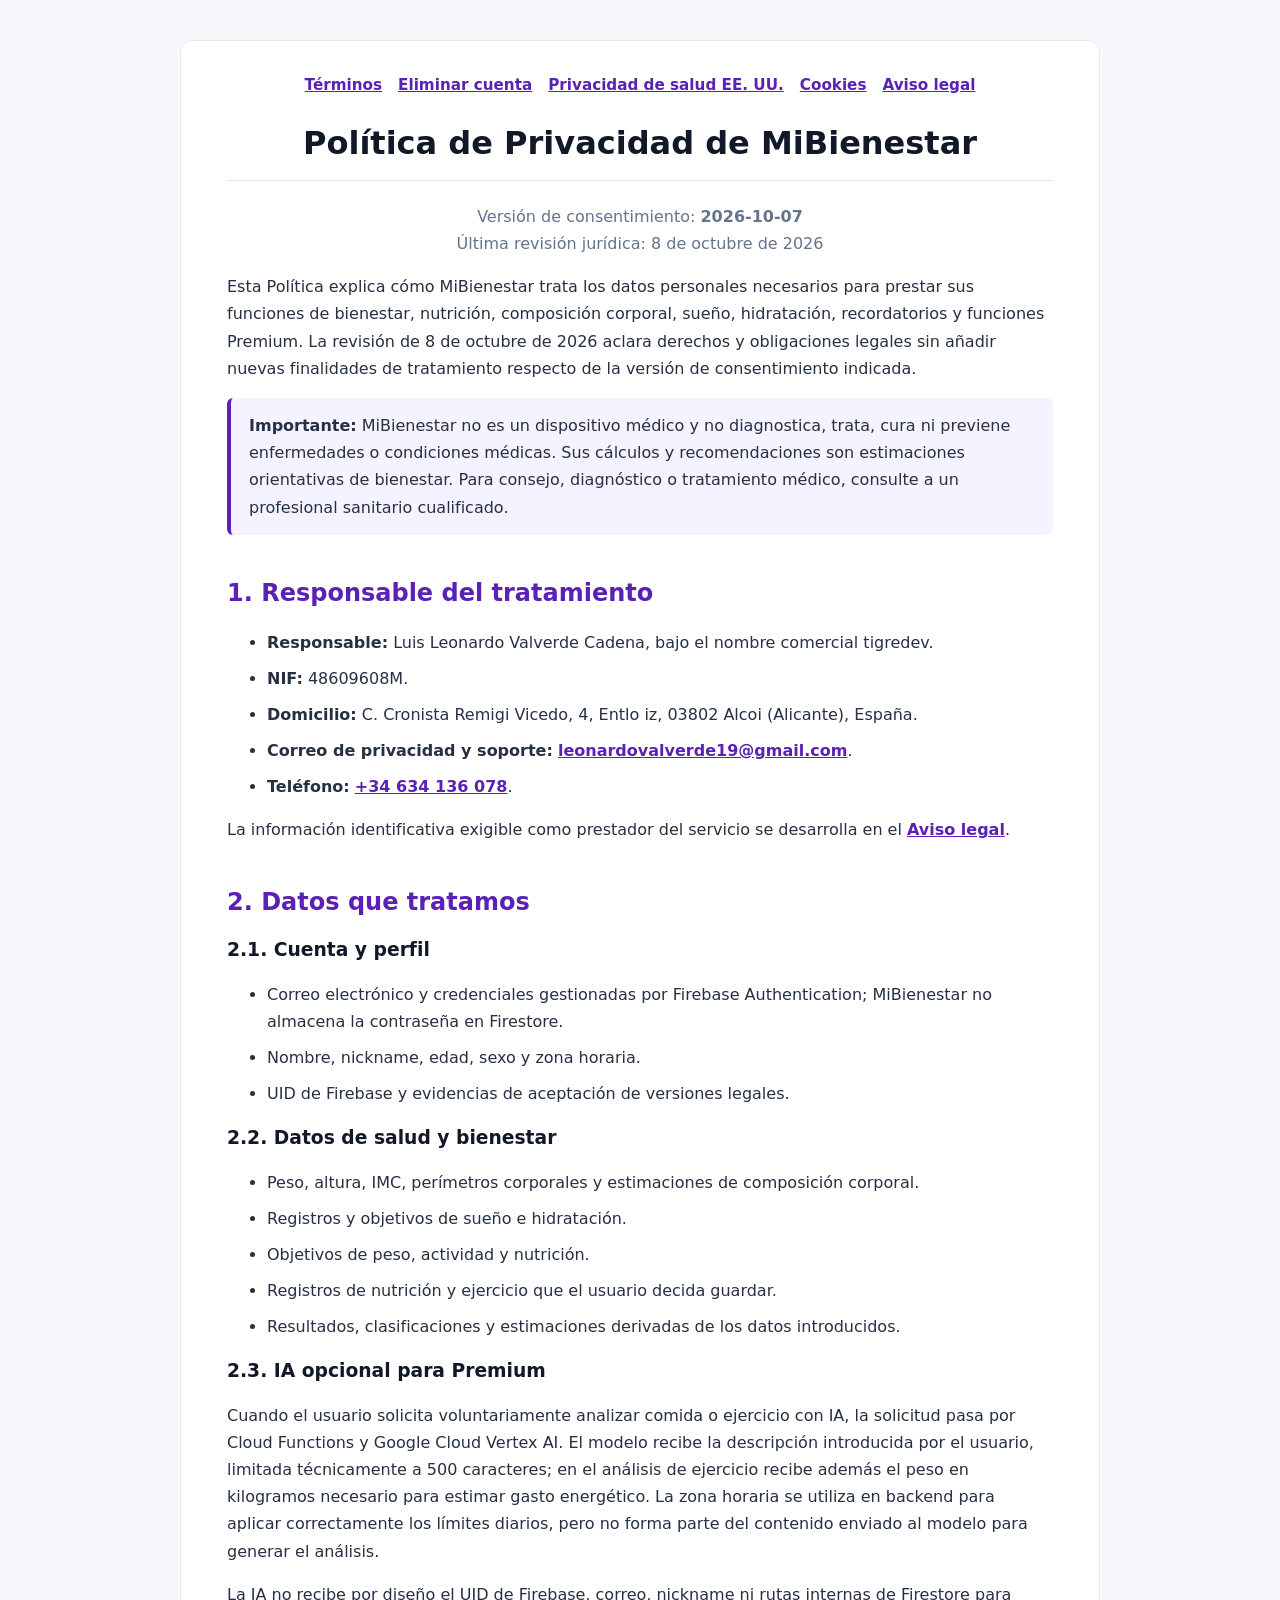
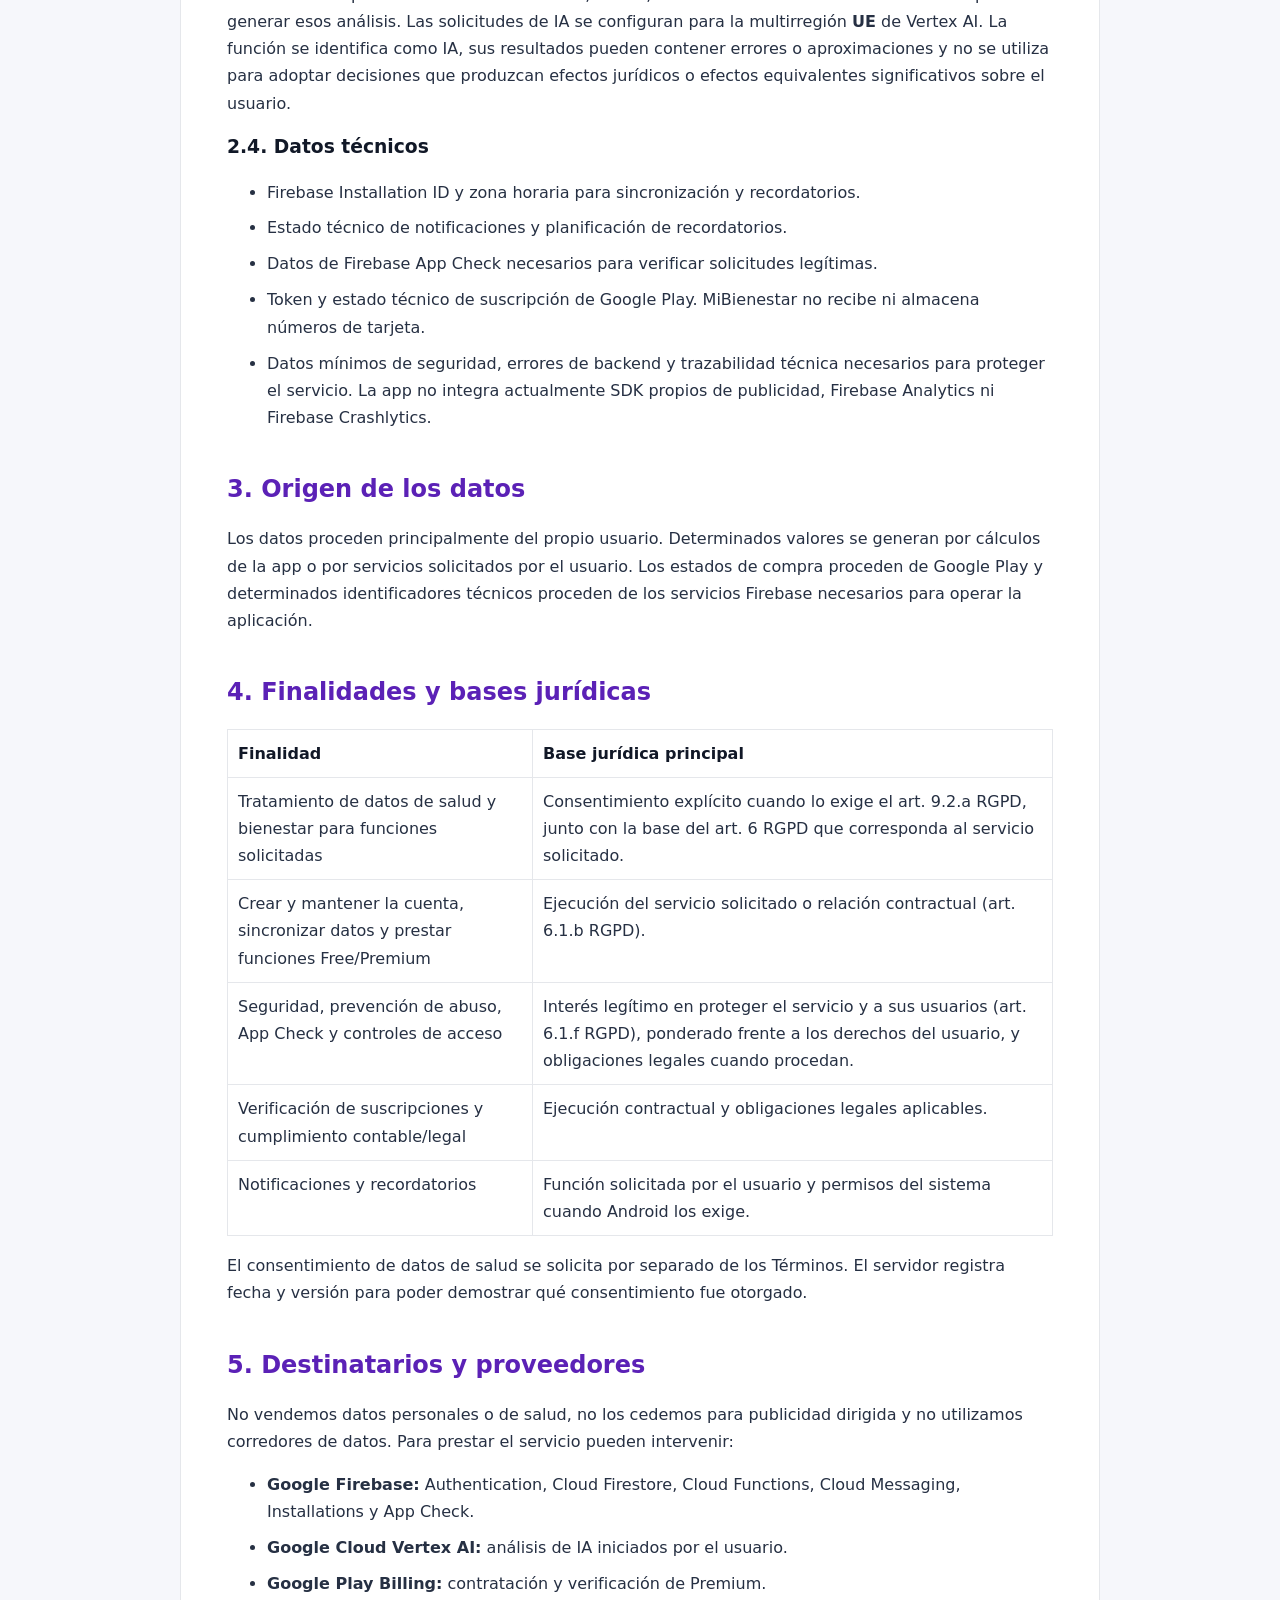
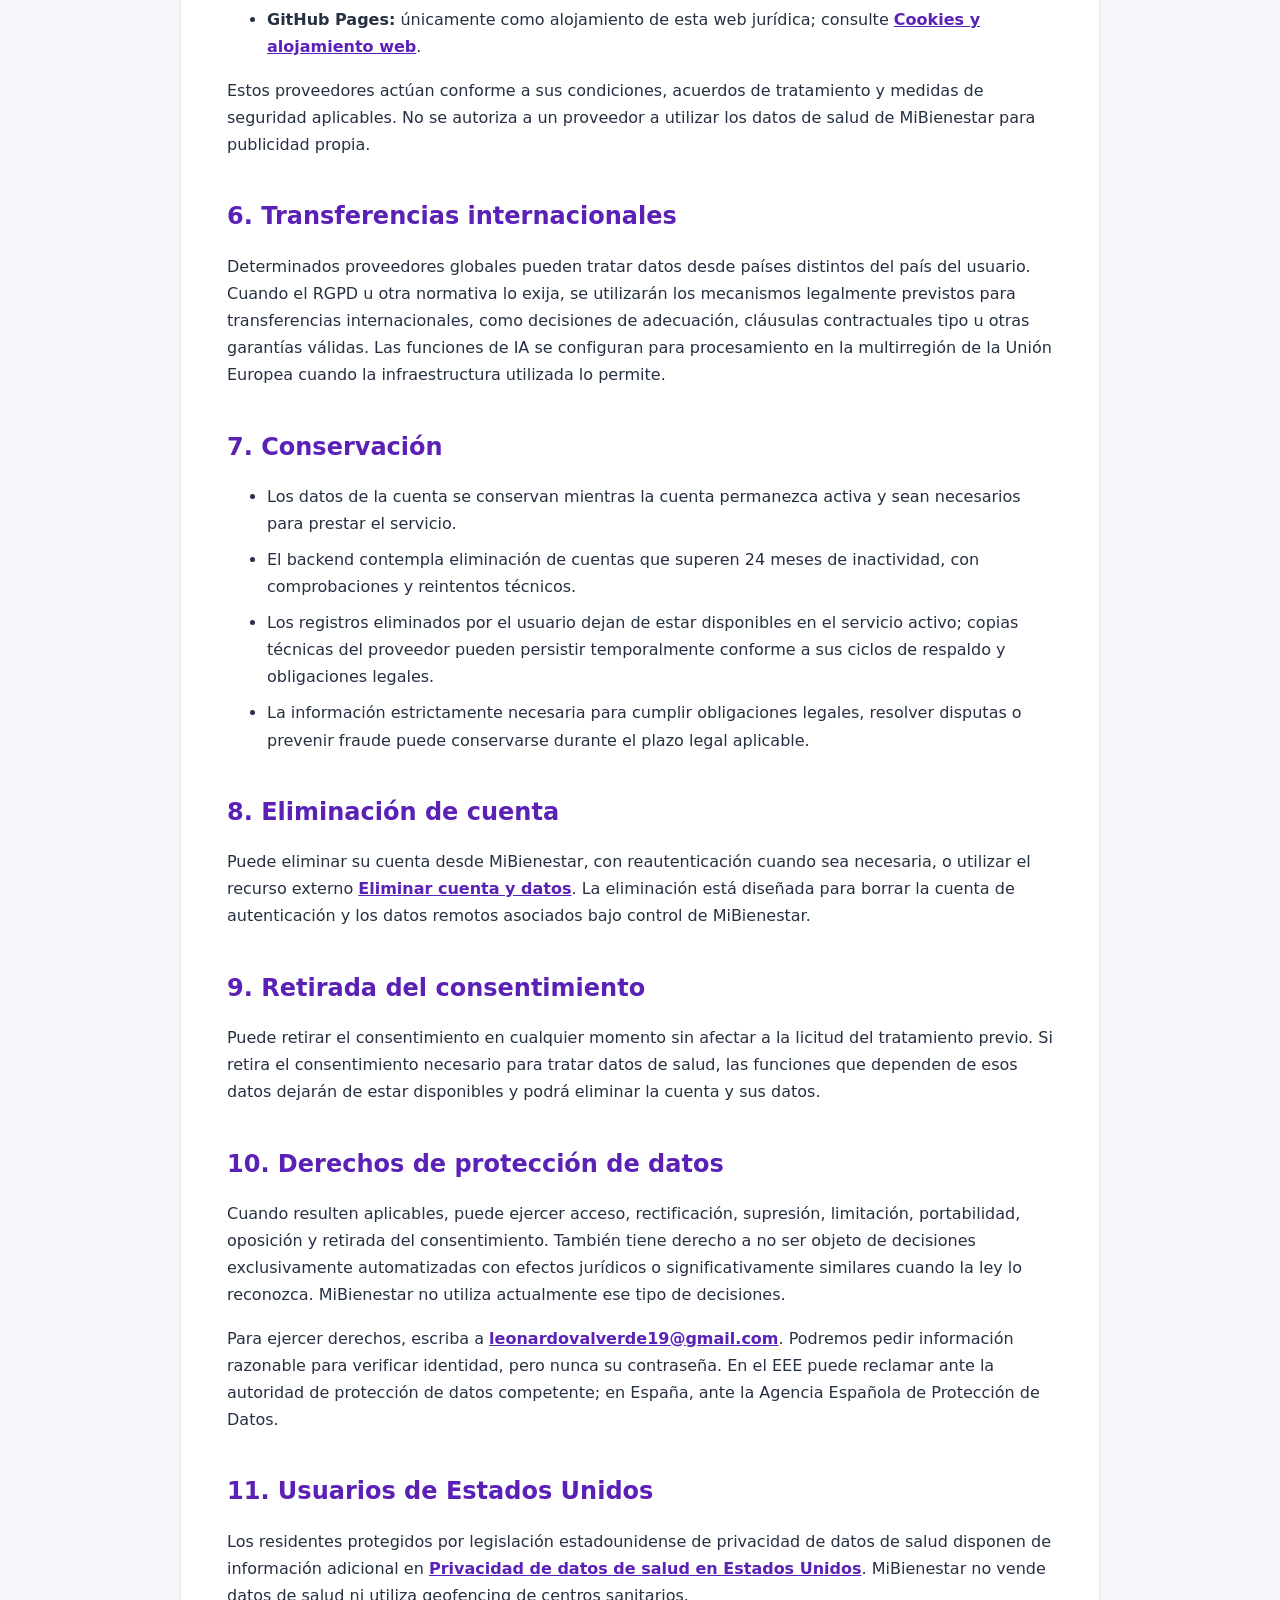
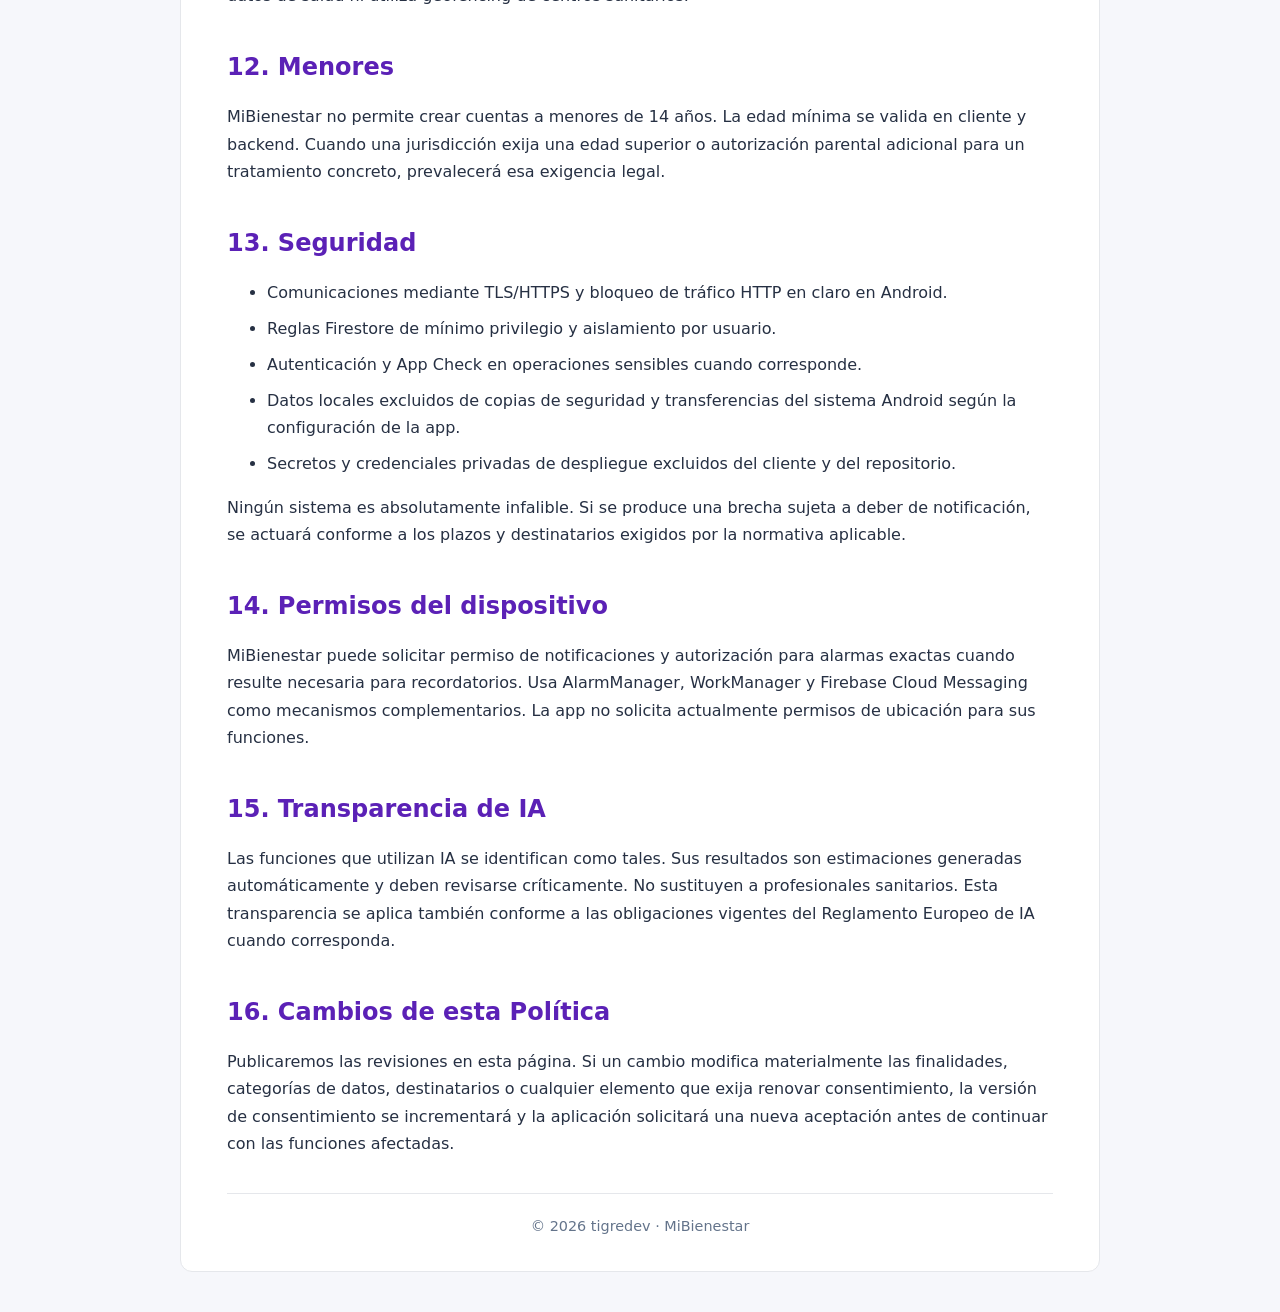
==== commit 89b60bad: "privacy: align controller and AI disclosures with production" ====
--- a/index.html
+++ b/index.html
@@ -27,6 +27,7 @@
 <h2>1. Responsable del tratamiento</h2>
 <ul>
   <li><strong>Responsable:</strong> Luis Leonardo Valverde Cadena, bajo el nombre comercial tigredev.</li>
+  <li><strong>NIF:</strong> 48609608M.</li>
   <li><strong>Domicilio:</strong> C. Cronista Remigi Vicedo, 4, Entlo iz, 03802 Alcoi (Alicante), España.</li>
   <li><strong>Correo de privacidad y soporte:</strong> <a href="mailto:leonardovalverde19@gmail.com">leonardovalverde19@gmail.com</a>.</li>
   <li><strong>Teléfono:</strong> <a href="tel:+34634136078">+34 634 136 078</a>.</li>
@@ -51,8 +52,8 @@
 </ul>
 
 <h3>2.3. IA opcional para Premium</h3>
-<p>Cuando el usuario solicita voluntariamente analizar comida o ejercicio con IA, el texto introducido se procesa mediante Cloud Functions y Google Cloud Vertex AI. Cuando resulte necesario para la función solicitada, puede incluirse el peso para estimar gasto energético y la zona horaria para aplicar correctamente límites diarios. La función se identifica como IA y sus resultados pueden contener errores o aproximaciones.</p>
-<p>La IA no recibe por diseño el correo, nickname ni rutas internas de Firestore para generar esos análisis y no se utiliza para adoptar decisiones que produzcan efectos jurídicos o efectos equivalentes significativos sobre el usuario.</p>
+<p>Cuando el usuario solicita voluntariamente analizar comida o ejercicio con IA, la solicitud pasa por Cloud Functions y Google Cloud Vertex AI. El modelo recibe la descripción introducida por el usuario, limitada técnicamente a 500 caracteres; en el análisis de ejercicio recibe además el peso en kilogramos necesario para estimar gasto energético. La zona horaria se utiliza en backend para aplicar correctamente los límites diarios, pero no forma parte del contenido enviado al modelo para generar el análisis.</p>
+<p>La IA no recibe por diseño el UID de Firebase, correo, nickname ni rutas internas de Firestore para generar esos análisis. Las solicitudes de IA se configuran para la multirregión <strong>UE</strong> de Vertex AI. La función se identifica como IA, sus resultados pueden contener errores o aproximaciones y no se utiliza para adoptar decisiones que produzcan efectos jurídicos o efectos equivalentes significativos sobre el usuario.</p>
 
 <h3>2.4. Datos técnicos</h3>
 <ul>
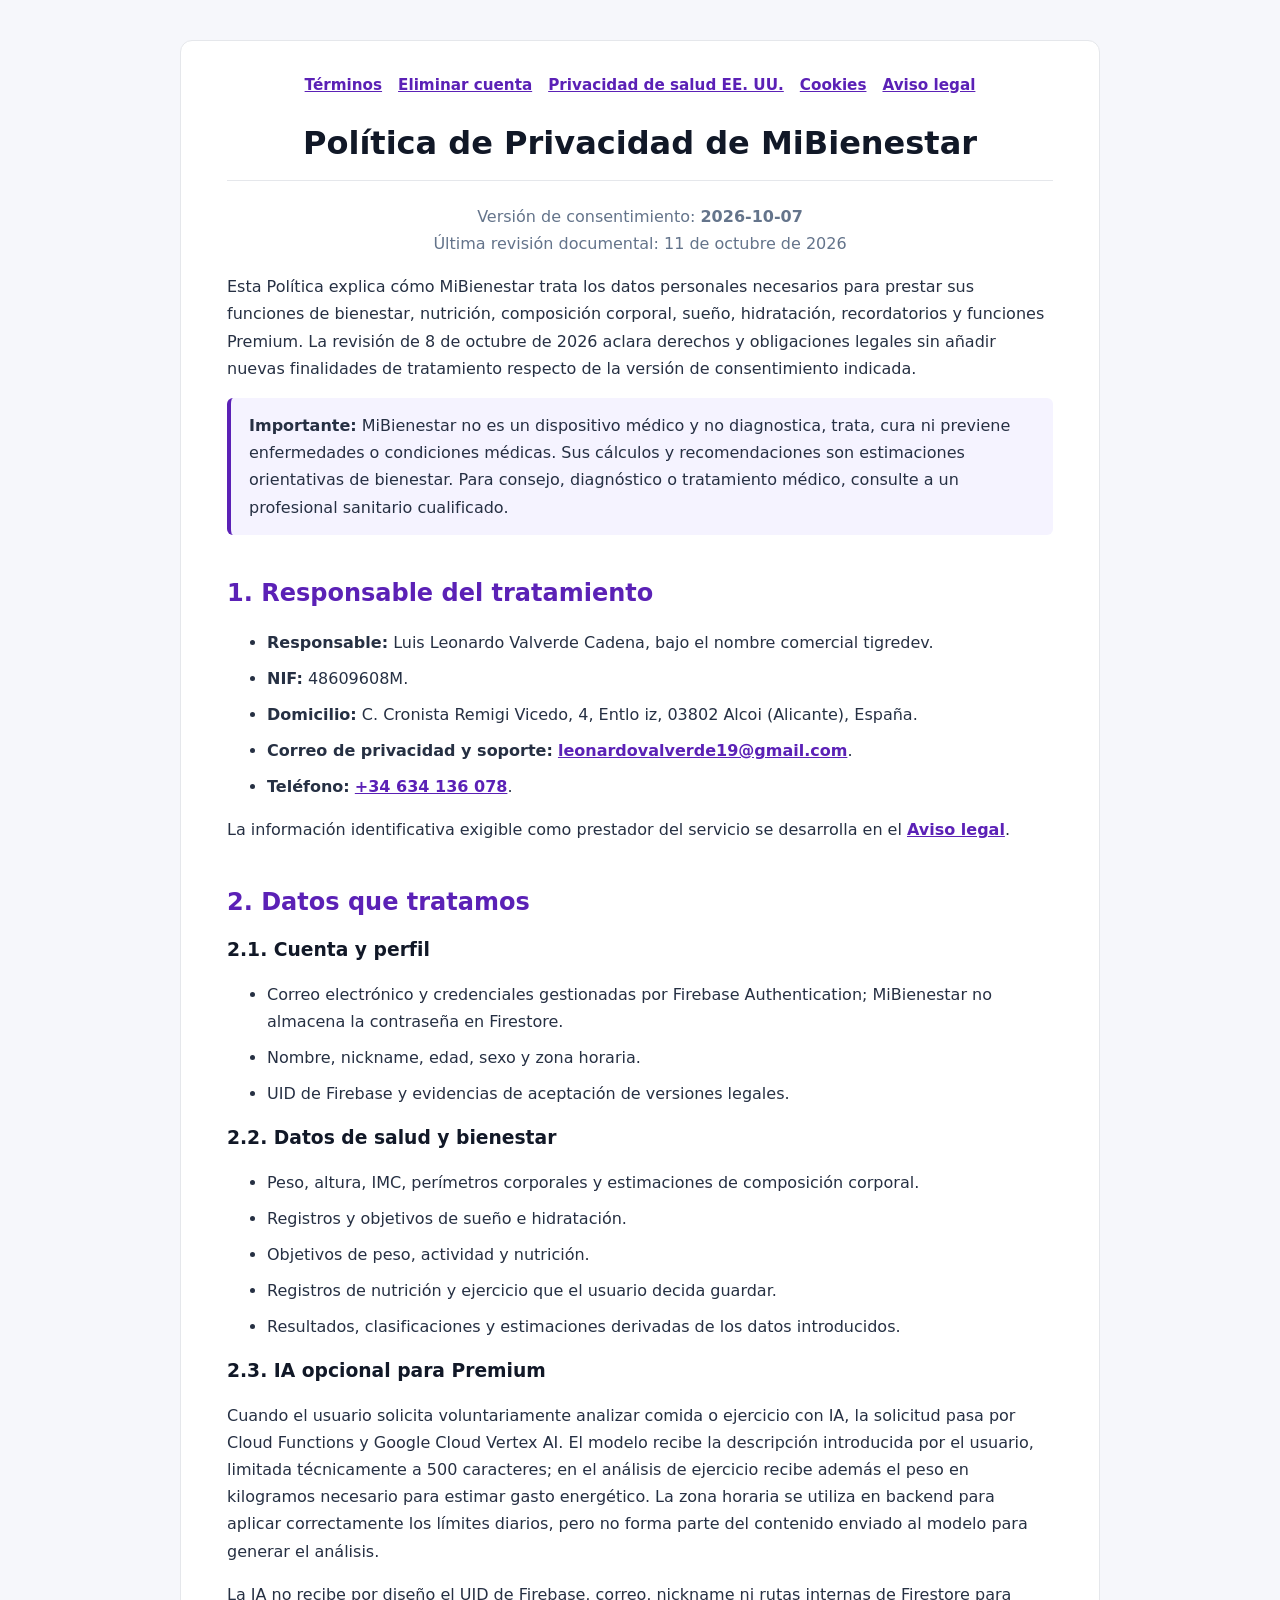
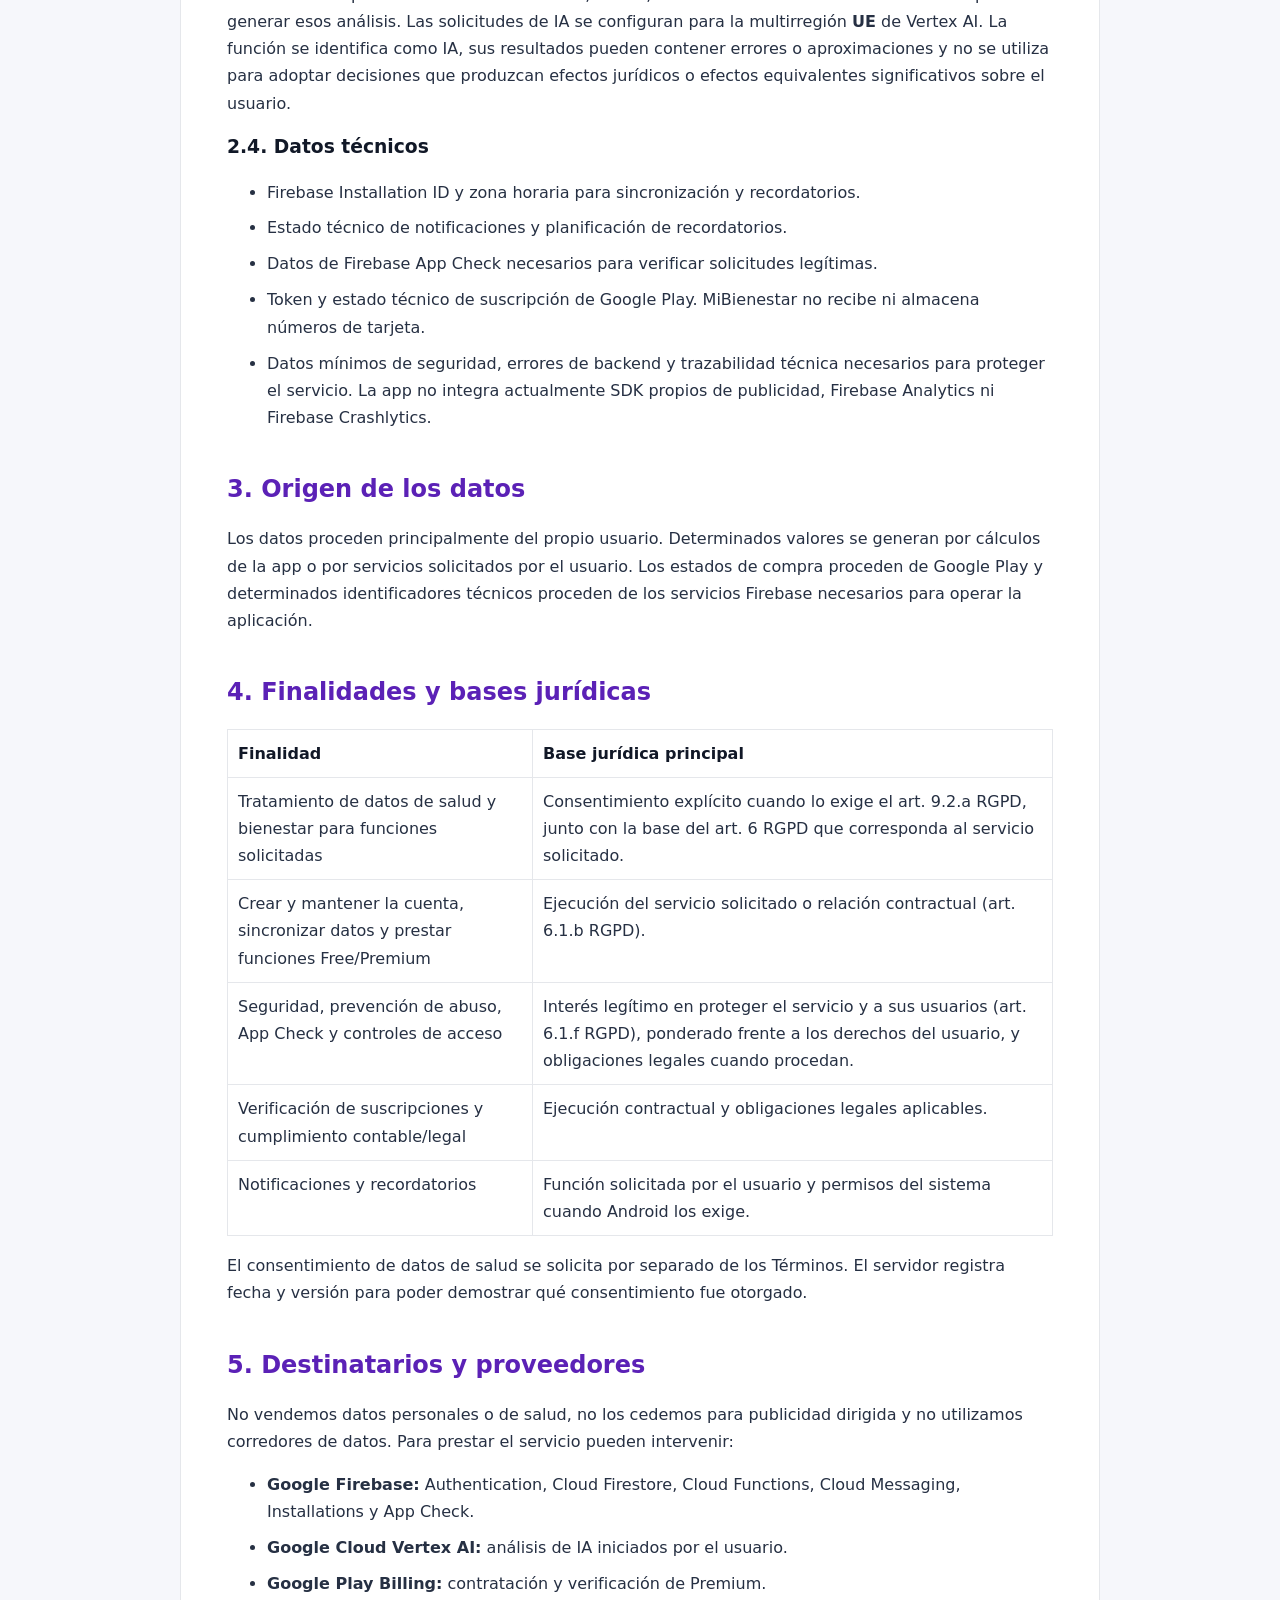
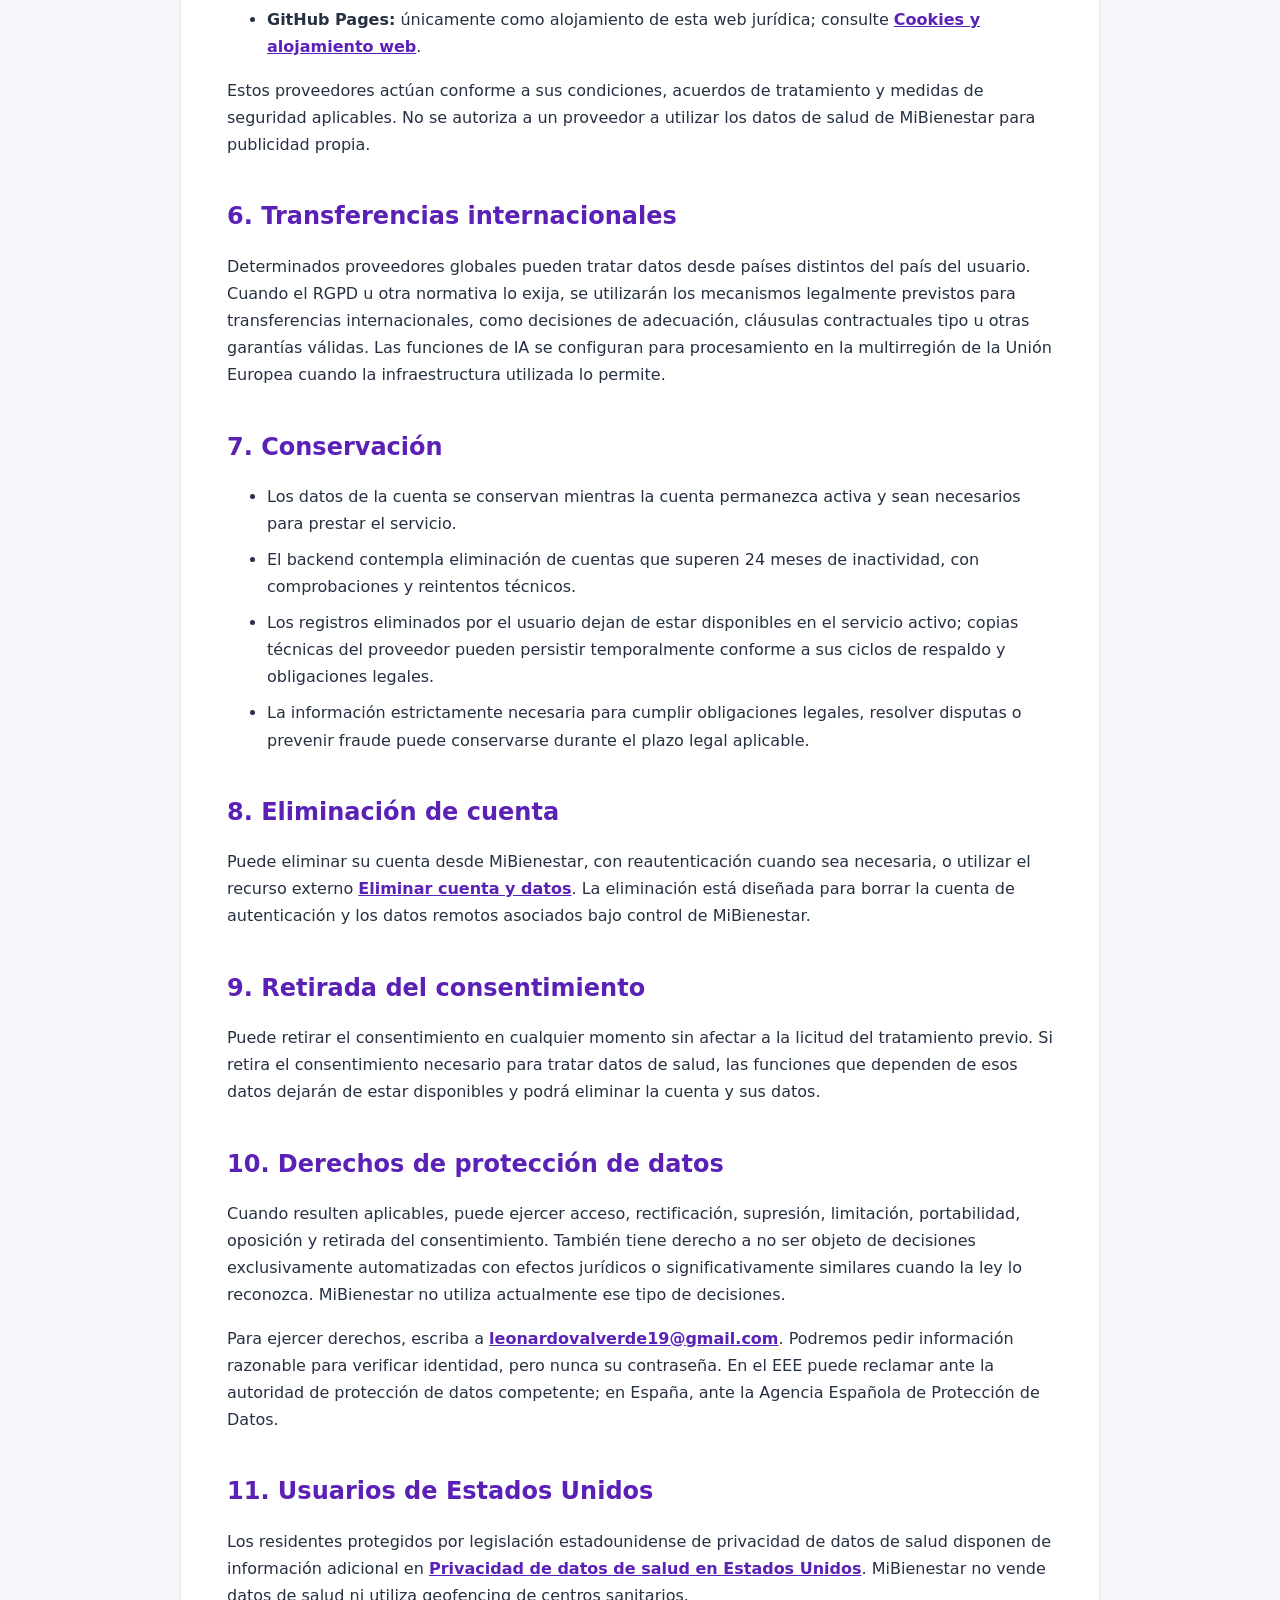
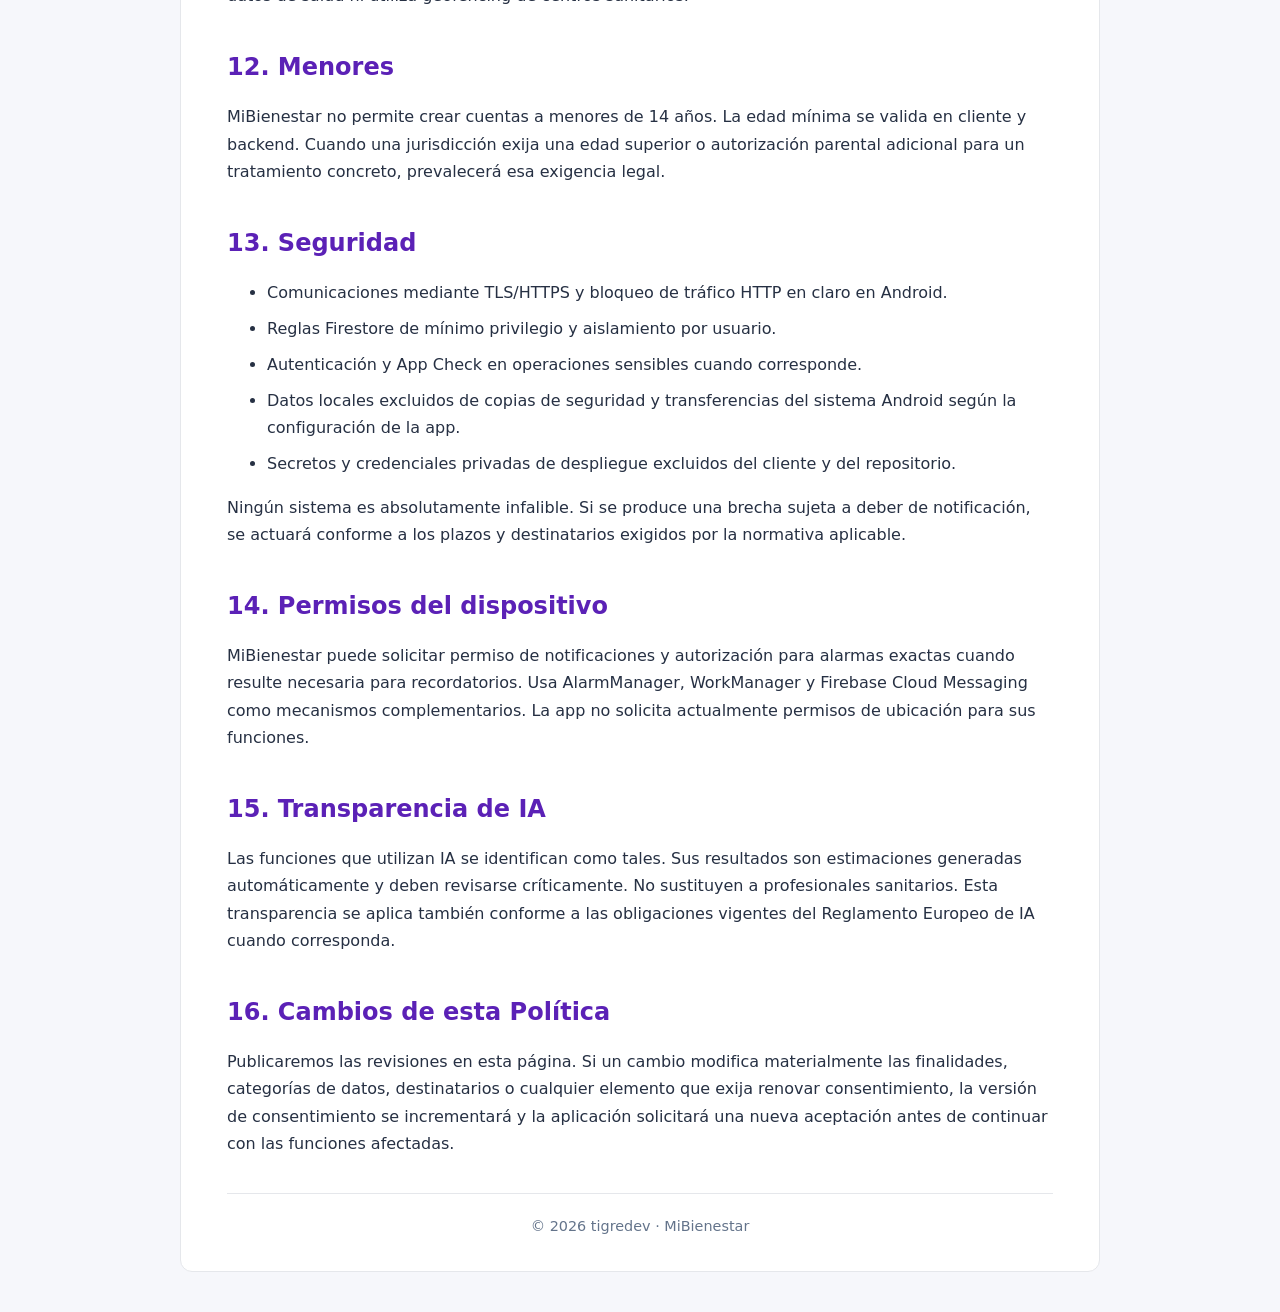
==== commit 85fb8686: "docs: clarify documentary review without claiming legal certification" ====
--- a/index.html
+++ b/index.html
@@ -18,7 +18,7 @@
 </nav>
 
 <h1>Política de Privacidad de MiBienestar</h1>
-<p class="meta">Versión de consentimiento: <strong>2026-10-07</strong><br>Última revisión jurídica: 8 de octubre de 2026</p>
+<p class="meta">Versión de consentimiento: <strong>2026-10-07</strong><br>Última revisión documental: 11 de octubre de 2026</p>
 
 <p>Esta Política explica cómo MiBienestar trata los datos personales necesarios para prestar sus funciones de bienestar, nutrición, composición corporal, sueño, hidratación, recordatorios y funciones Premium. La revisión de 8 de octubre de 2026 aclara derechos y obligaciones legales sin añadir nuevas finalidades de tratamiento respecto de la versión de consentimiento indicada.</p>
 
--- a/assets/legal.css
+++ b/assets/legal.css
@@ -38,8 +38,6 @@
 h2{color:var(--accent);margin-top:1.8em}
 .meta{text-align:center;color:var(--muted)}
 .notice{background:var(--notice);border-left:4px solid var(--accent);padding:14px 18px;border-radius:6px}
-.warning{background:#fff7ed;border-left:4px solid #ea580c;padding:14px 18px;border-radius:6px;color:#7c2d12}
-@media (prefers-color-scheme:dark){.warning{background:#431407;color:#fed7aa}}
 a{color:var(--accent);font-weight:650}
 a:focus-visible{outline:3px solid var(--accent);outline-offset:3px}
 li{margin-bottom:.55em}
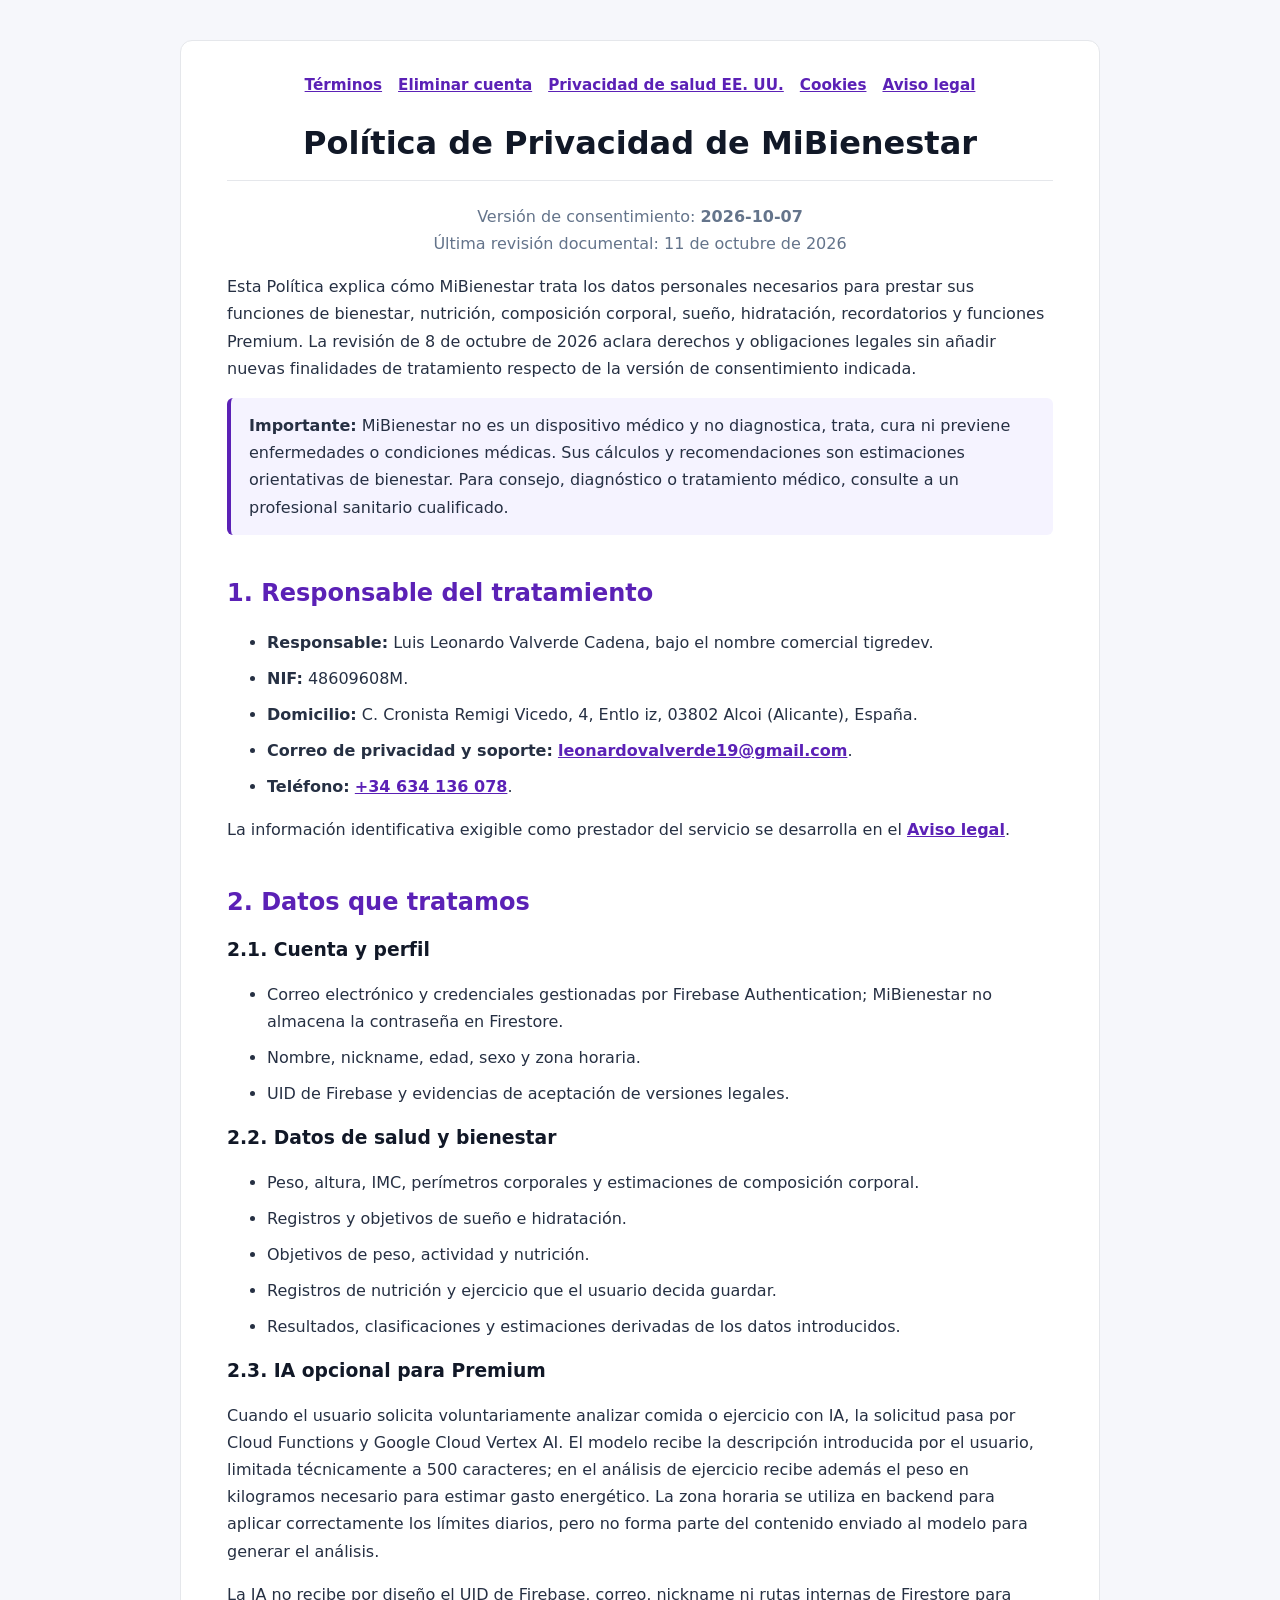
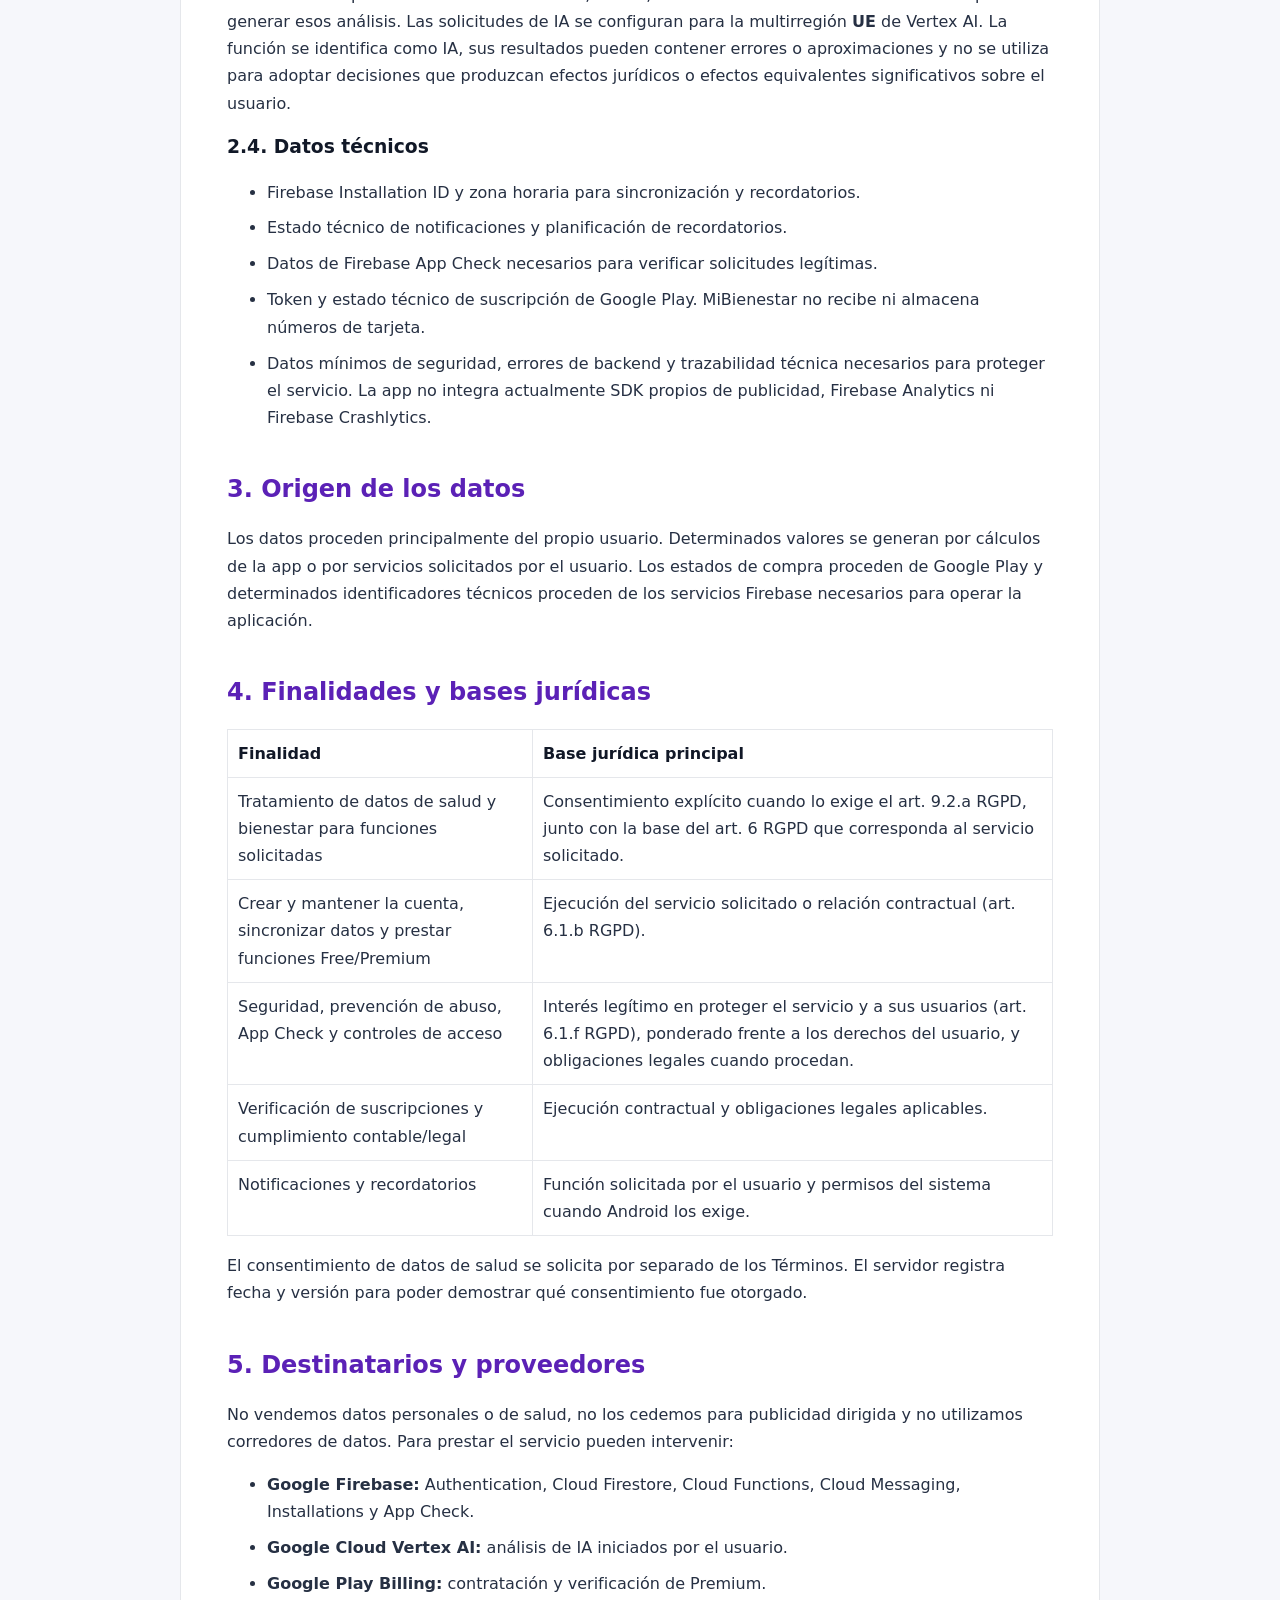
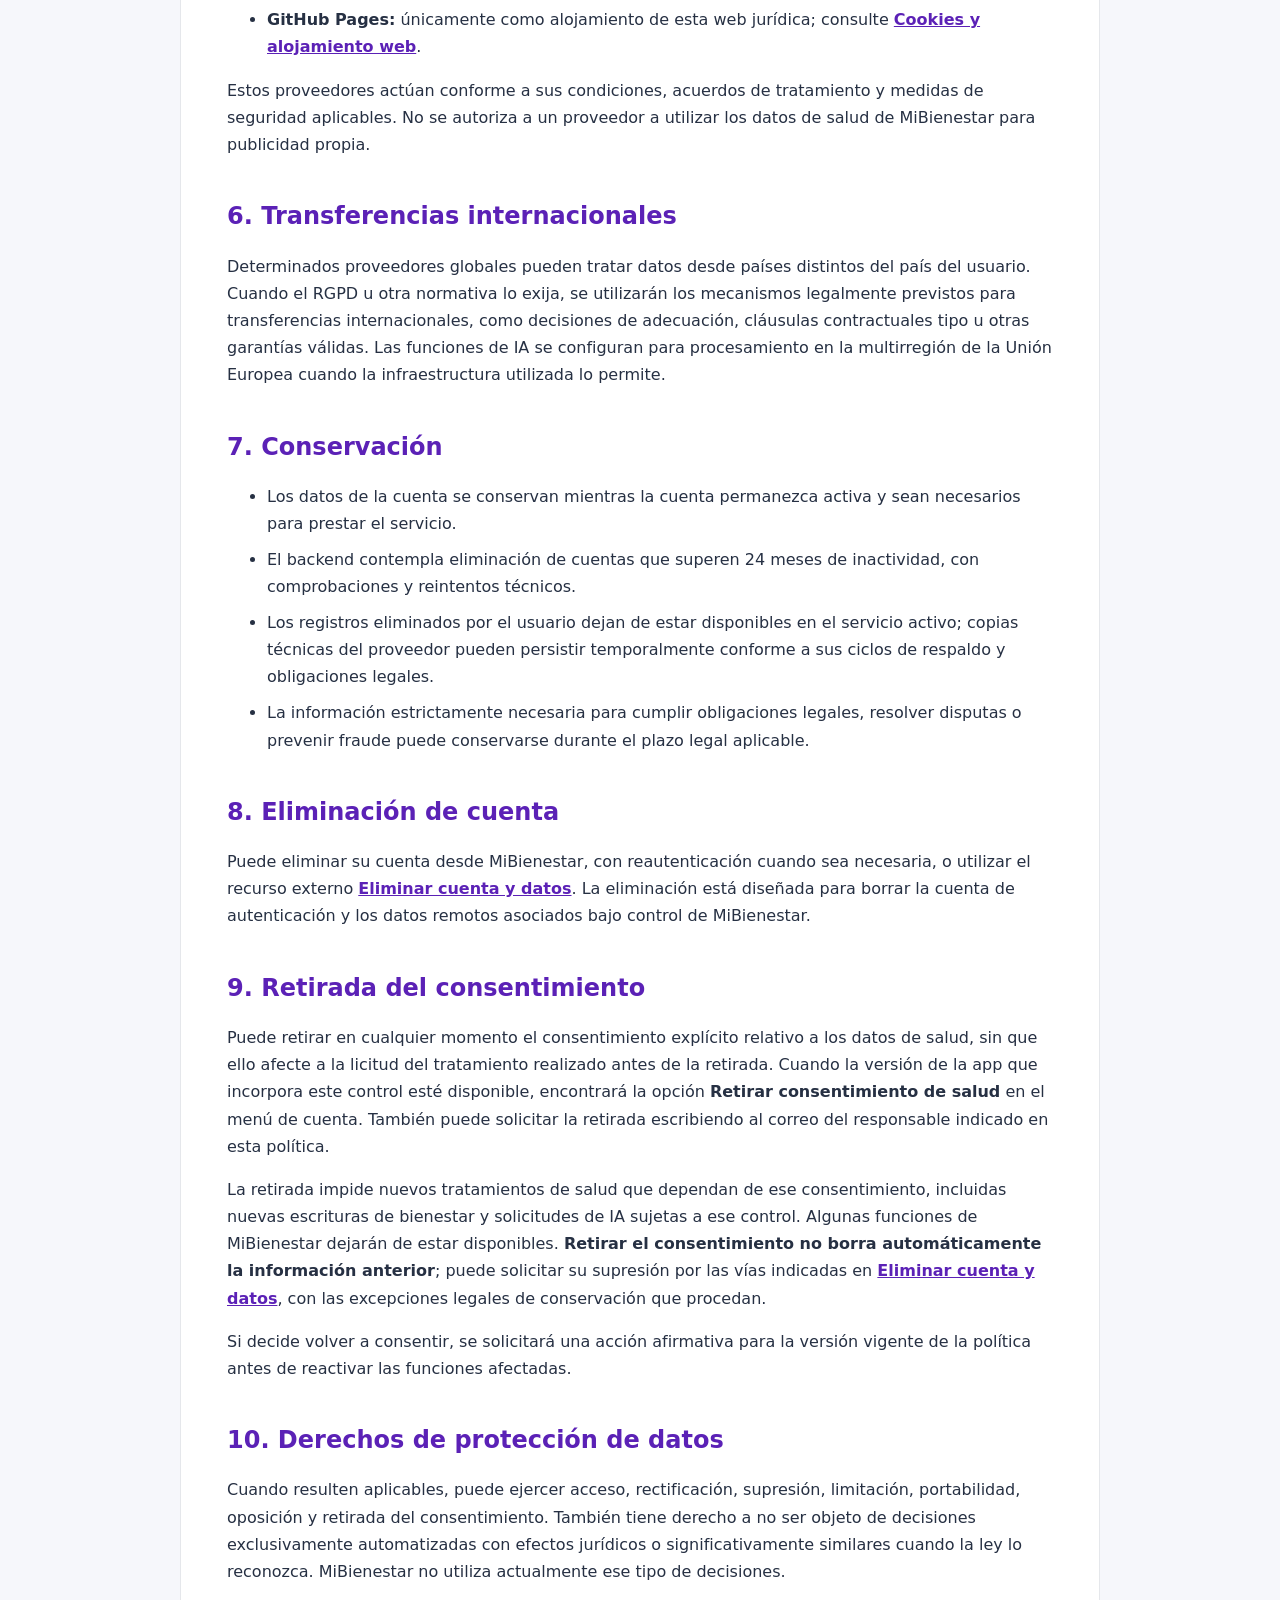
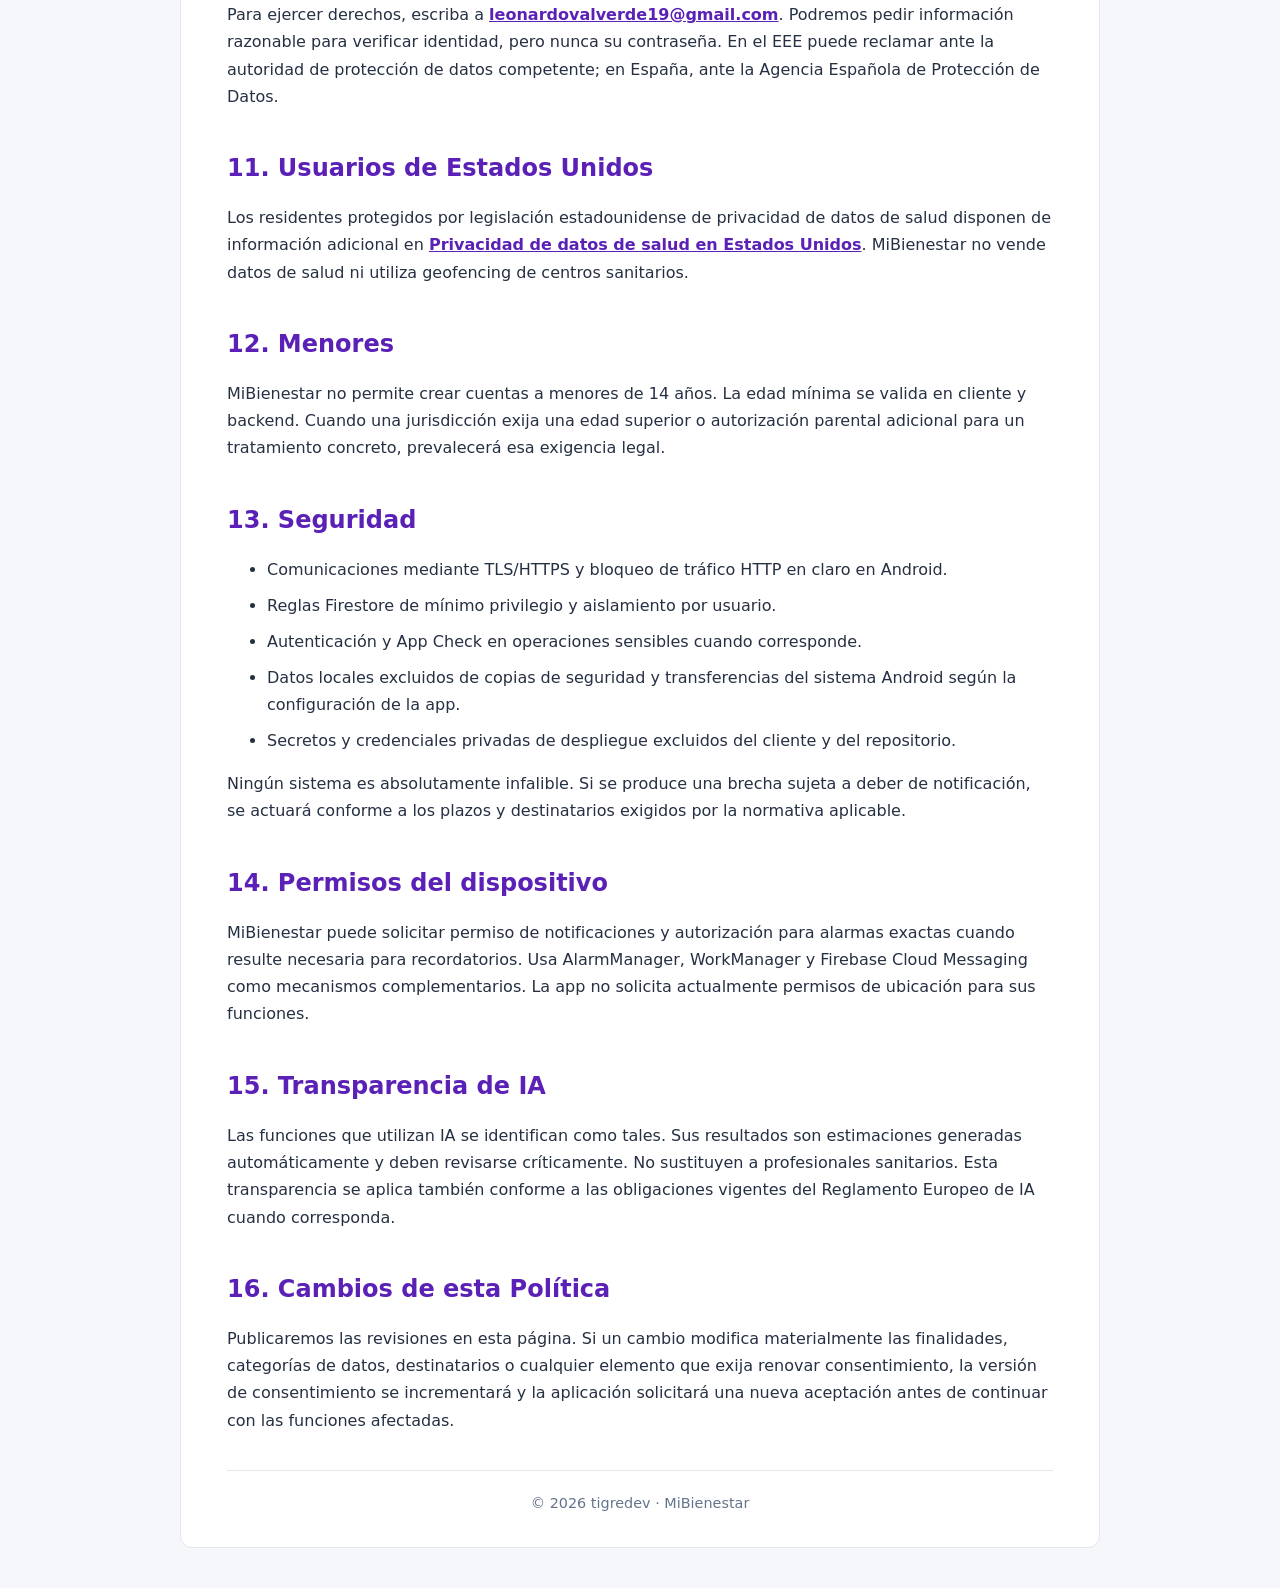
==== commit dc0e5d5e: "docs: describe explicit health-consent withdrawal and separate deletion rights" ====
--- a/index.html
+++ b/index.html
@@ -105,7 +105,9 @@
 <p>Puede eliminar su cuenta desde MiBienestar, con reautenticación cuando sea necesaria, o utilizar el recurso externo <a href="eliminar-cuenta.html">Eliminar cuenta y datos</a>. La eliminación está diseñada para borrar la cuenta de autenticación y los datos remotos asociados bajo control de MiBienestar.</p>
 
 <h2>9. Retirada del consentimiento</h2>
-<p>Puede retirar el consentimiento en cualquier momento sin afectar a la licitud del tratamiento previo. Si retira el consentimiento necesario para tratar datos de salud, las funciones que dependen de esos datos dejarán de estar disponibles y podrá eliminar la cuenta y sus datos.</p>
+<p>Puede retirar en cualquier momento el consentimiento explícito relativo a los datos de salud, sin que ello afecte a la licitud del tratamiento realizado antes de la retirada. Cuando la versión de la app que incorpora este control esté disponible, encontrará la opción <strong>Retirar consentimiento de salud</strong> en el menú de cuenta. También puede solicitar la retirada escribiendo al correo del responsable indicado en esta política.</p>
+<p>La retirada impide nuevos tratamientos de salud que dependan de ese consentimiento, incluidas nuevas escrituras de bienestar y solicitudes de IA sujetas a ese control. Algunas funciones de MiBienestar dejarán de estar disponibles. <strong>Retirar el consentimiento no borra automáticamente la información anterior</strong>; puede solicitar su supresión por las vías indicadas en <a href="eliminar-cuenta.html">Eliminar cuenta y datos</a>, con las excepciones legales de conservación que procedan.</p>
+<p>Si decide volver a consentir, se solicitará una acción afirmativa para la versión vigente de la política antes de reactivar las funciones afectadas.</p>
 
 <h2>10. Derechos de protección de datos</h2>
 <p>Cuando resulten aplicables, puede ejercer acceso, rectificación, supresión, limitación, portabilidad, oposición y retirada del consentimiento. También tiene derecho a no ser objeto de decisiones exclusivamente automatizadas con efectos jurídicos o significativamente similares cuando la ley lo reconozca. MiBienestar no utiliza actualmente ese tipo de decisiones.</p>
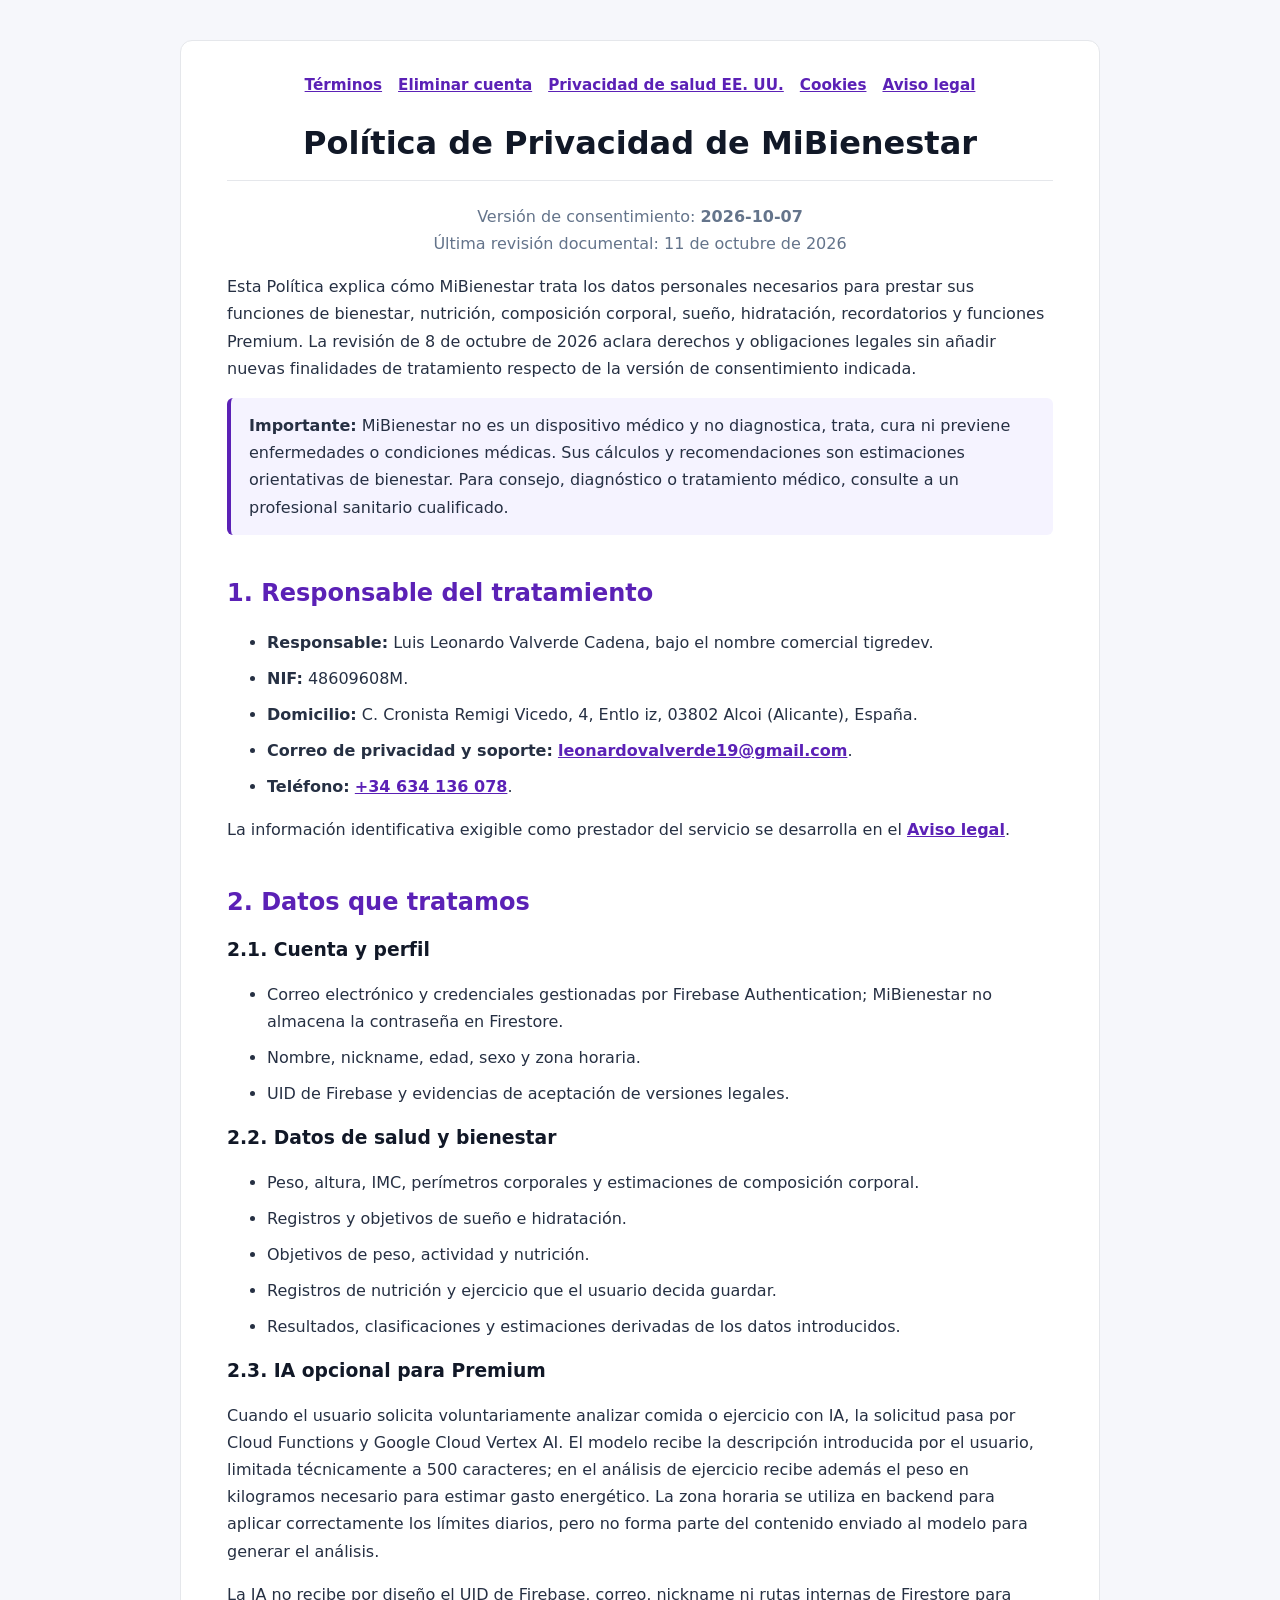
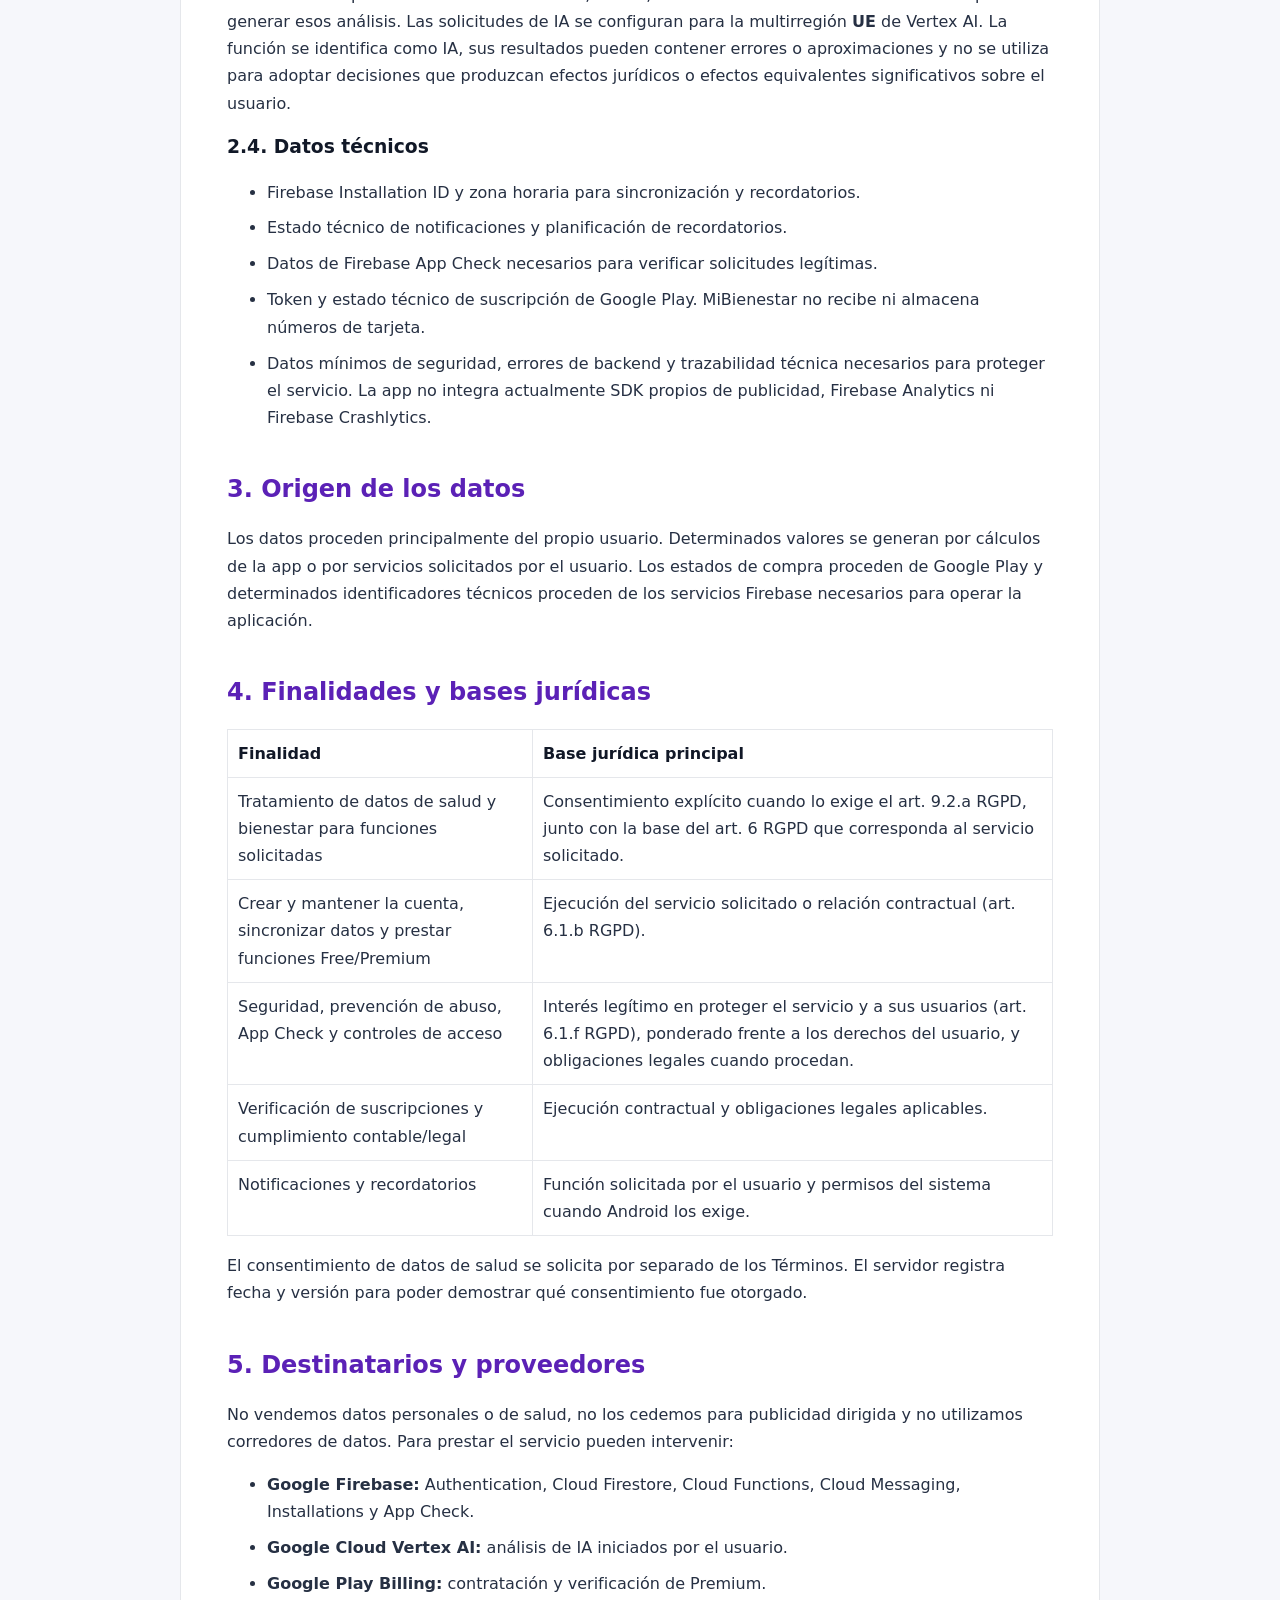
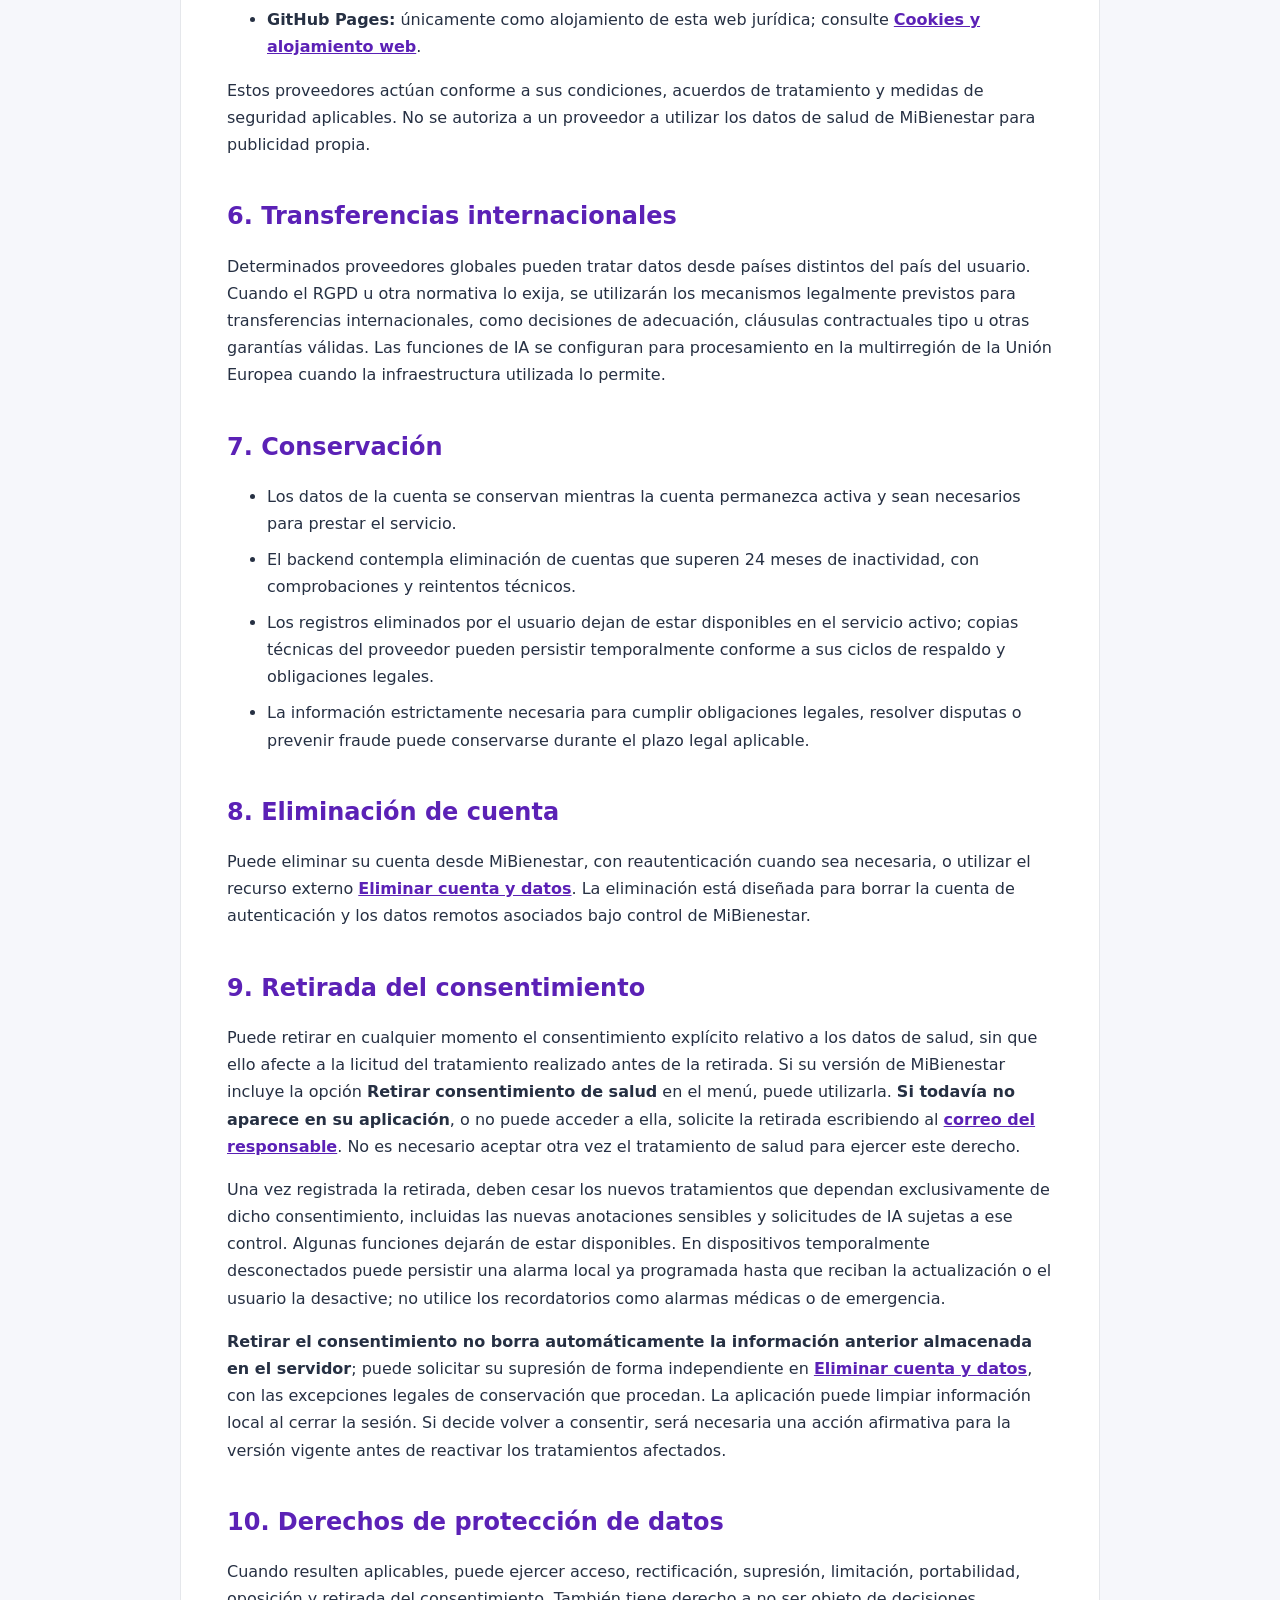
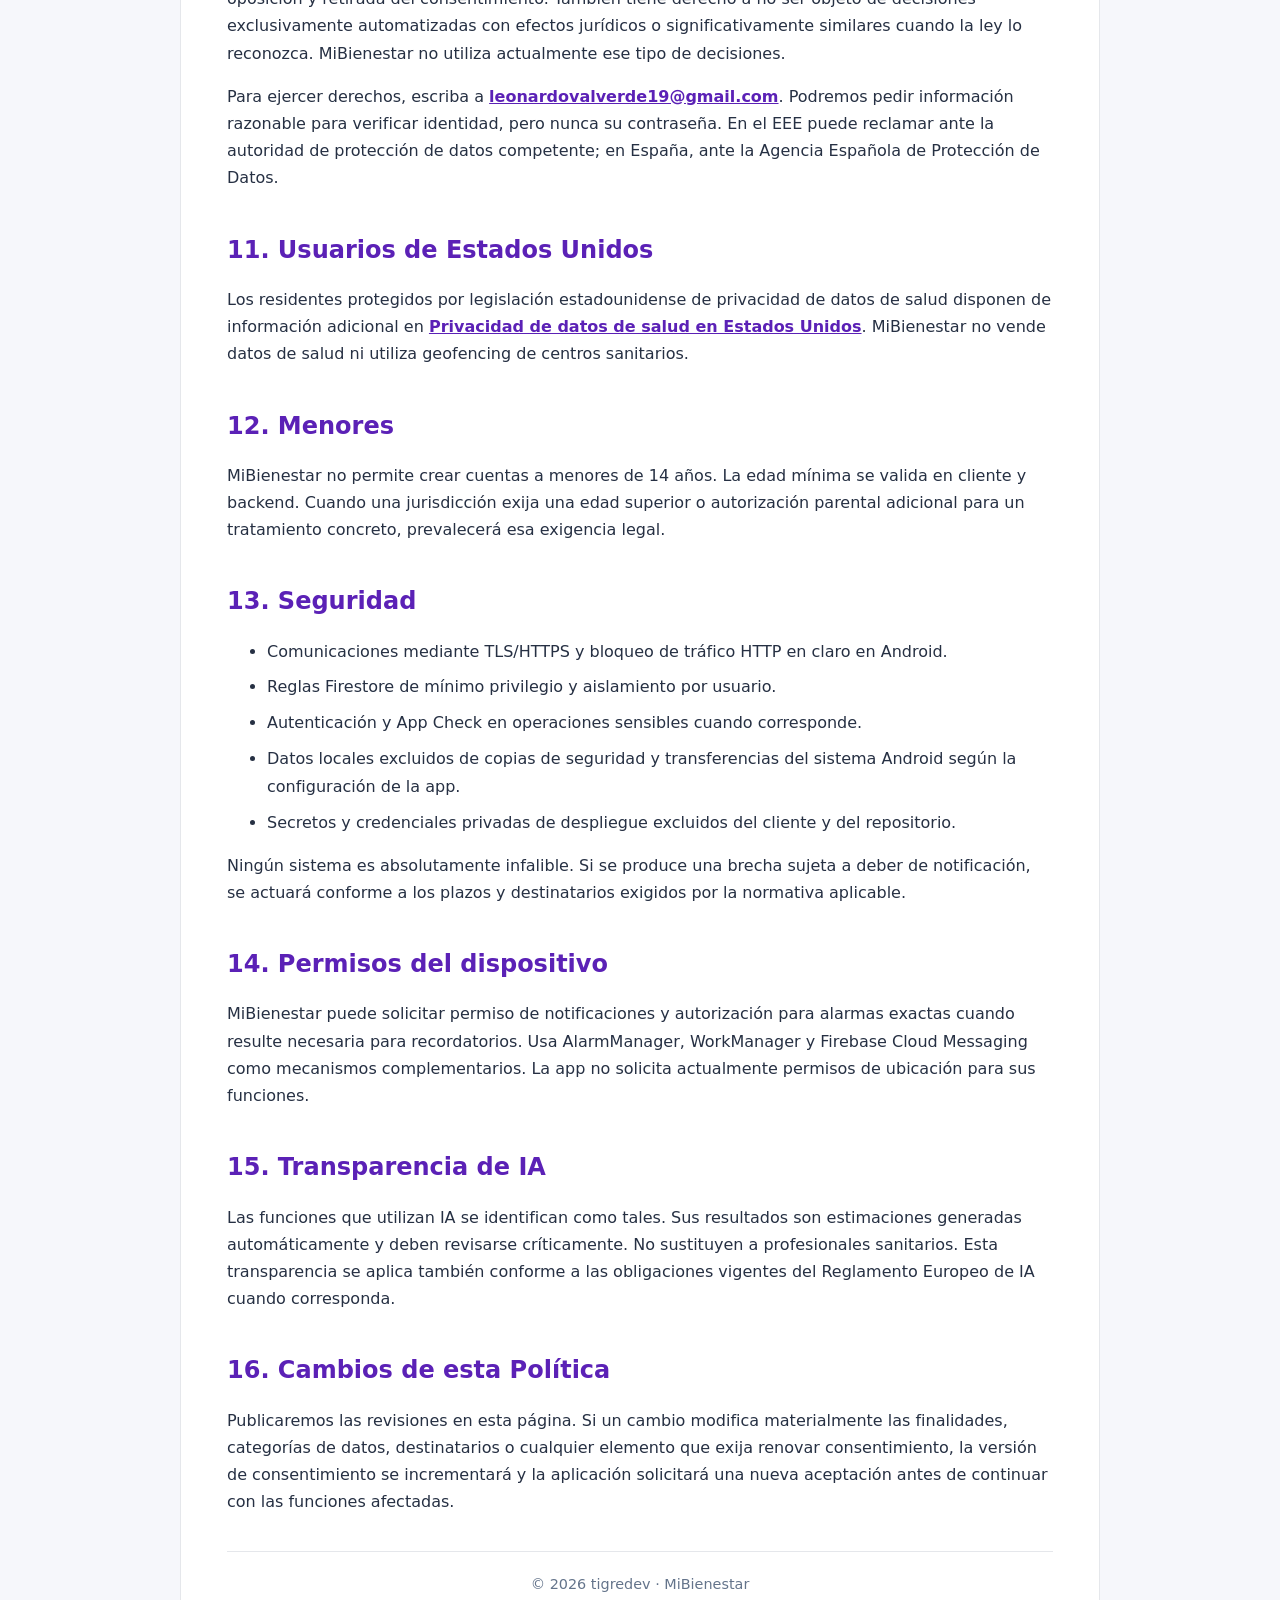
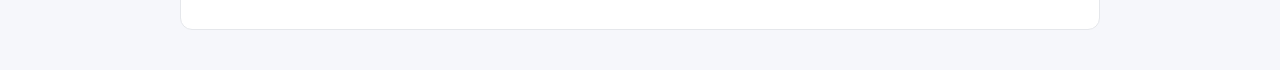
==== commit 268ffb59: "docs: align conditional in-app consent withdrawal and deletion retries with current code" ====
--- a/index.html
+++ b/index.html
@@ -105,9 +105,9 @@
 <p>Puede eliminar su cuenta desde MiBienestar, con reautenticación cuando sea necesaria, o utilizar el recurso externo <a href="eliminar-cuenta.html">Eliminar cuenta y datos</a>. La eliminación está diseñada para borrar la cuenta de autenticación y los datos remotos asociados bajo control de MiBienestar.</p>
 
 <h2>9. Retirada del consentimiento</h2>
-<p>Puede retirar en cualquier momento el consentimiento explícito relativo a los datos de salud, sin que ello afecte a la licitud del tratamiento realizado antes de la retirada. Cuando la versión de la app que incorpora este control esté disponible, encontrará la opción <strong>Retirar consentimiento de salud</strong> en el menú de cuenta. También puede solicitar la retirada escribiendo al correo del responsable indicado en esta política.</p>
-<p>La retirada impide nuevos tratamientos de salud que dependan de ese consentimiento, incluidas nuevas escrituras de bienestar y solicitudes de IA sujetas a ese control. Algunas funciones de MiBienestar dejarán de estar disponibles. <strong>Retirar el consentimiento no borra automáticamente la información anterior</strong>; puede solicitar su supresión por las vías indicadas en <a href="eliminar-cuenta.html">Eliminar cuenta y datos</a>, con las excepciones legales de conservación que procedan.</p>
-<p>Si decide volver a consentir, se solicitará una acción afirmativa para la versión vigente de la política antes de reactivar las funciones afectadas.</p>
+<p>Puede retirar en cualquier momento el consentimiento explícito relativo a los datos de salud, sin que ello afecte a la licitud del tratamiento realizado antes de la retirada. Si su versión de MiBienestar incluye la opción <strong>Retirar consentimiento de salud</strong> en el menú, puede utilizarla. <strong>Si todavía no aparece en su aplicación</strong>, o no puede acceder a ella, solicite la retirada escribiendo al <a href="mailto:leonardovalverde19@gmail.com?subject=Retirada%20de%20consentimiento%20MiBienestar">correo del responsable</a>. No es necesario aceptar otra vez el tratamiento de salud para ejercer este derecho.</p>
+<p>Una vez registrada la retirada, deben cesar los nuevos tratamientos que dependan exclusivamente de dicho consentimiento, incluidas las nuevas anotaciones sensibles y solicitudes de IA sujetas a ese control. Algunas funciones dejarán de estar disponibles. En dispositivos temporalmente desconectados puede persistir una alarma local ya programada hasta que reciban la actualización o el usuario la desactive; no utilice los recordatorios como alarmas médicas o de emergencia.</p>
+<p><strong>Retirar el consentimiento no borra automáticamente la información anterior almacenada en el servidor</strong>; puede solicitar su supresión de forma independiente en <a href="eliminar-cuenta.html">Eliminar cuenta y datos</a>, con las excepciones legales de conservación que procedan. La aplicación puede limpiar información local al cerrar la sesión. Si decide volver a consentir, será necesaria una acción afirmativa para la versión vigente antes de reactivar los tratamientos afectados.</p>
 
 <h2>10. Derechos de protección de datos</h2>
 <p>Cuando resulten aplicables, puede ejercer acceso, rectificación, supresión, limitación, portabilidad, oposición y retirada del consentimiento. También tiene derecho a no ser objeto de decisiones exclusivamente automatizadas con efectos jurídicos o significativamente similares cuando la ley lo reconozca. MiBienestar no utiliza actualmente ese tipo de decisiones.</p>
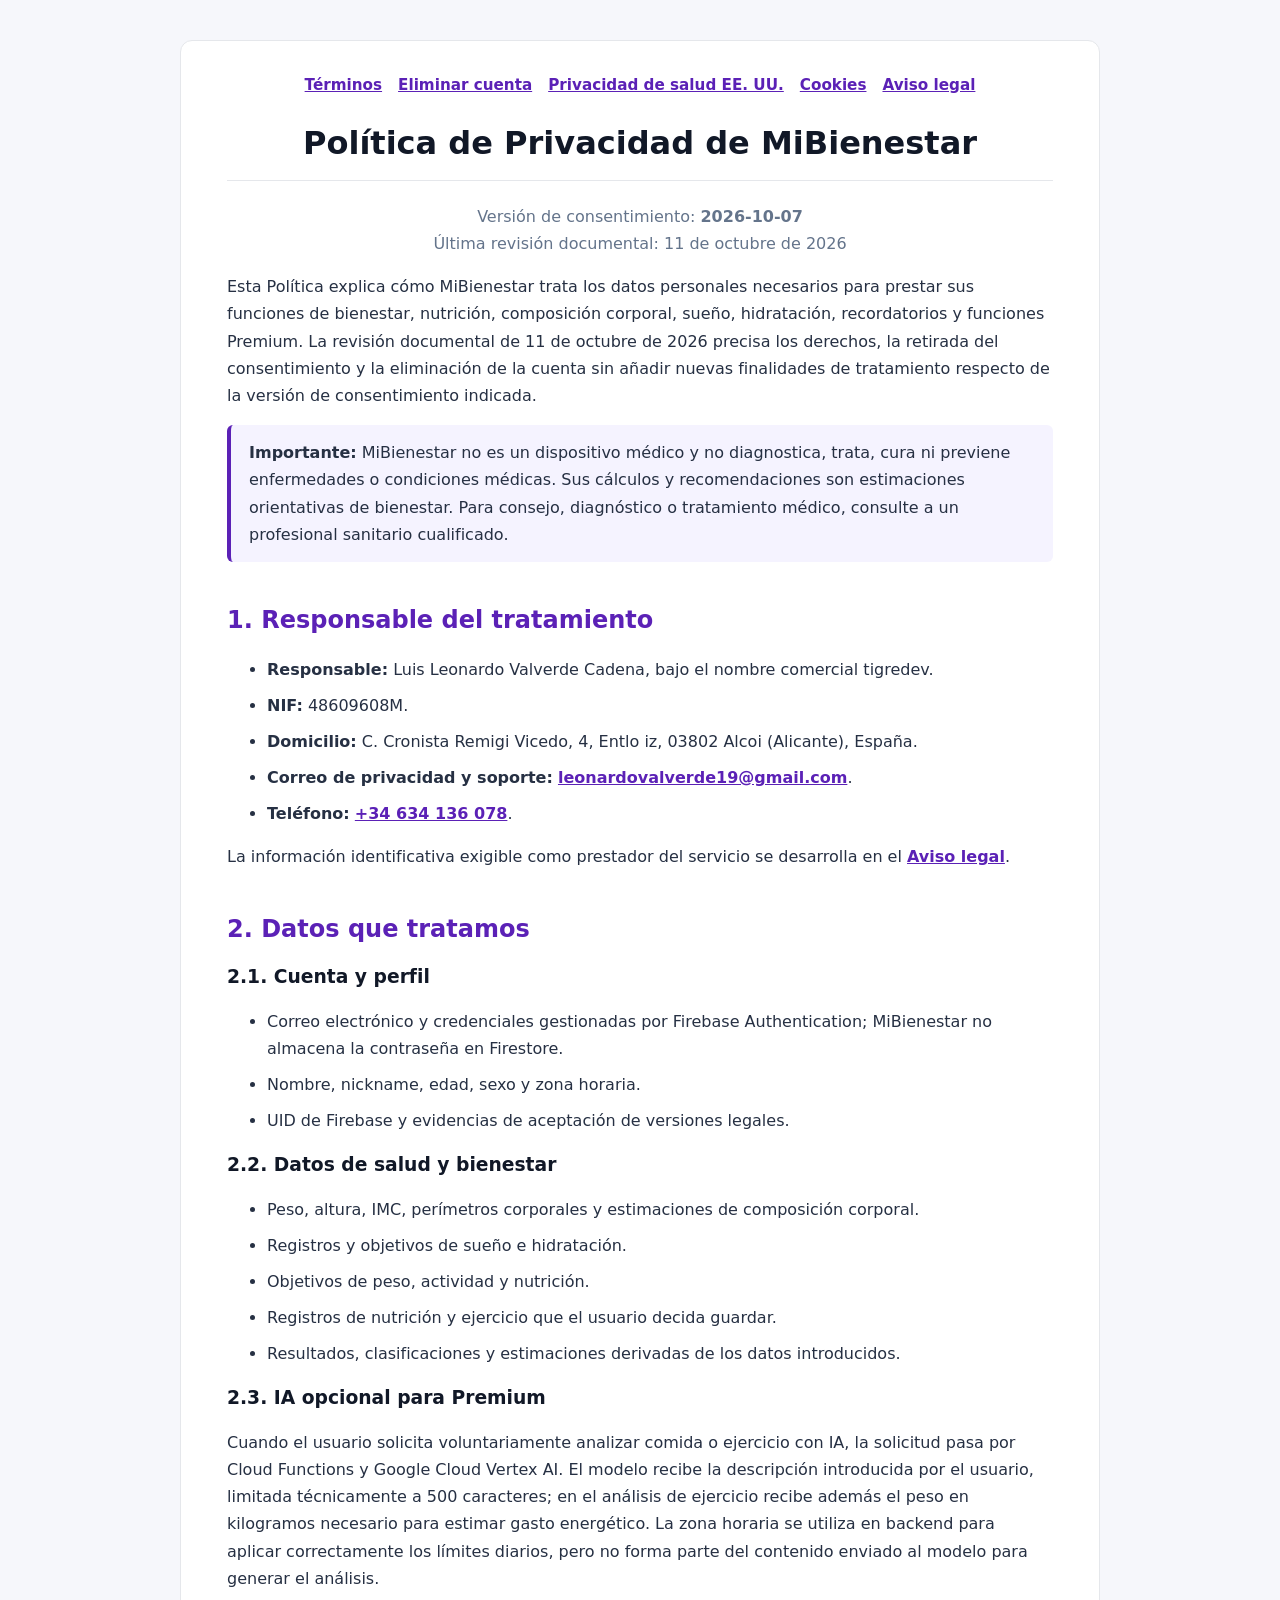
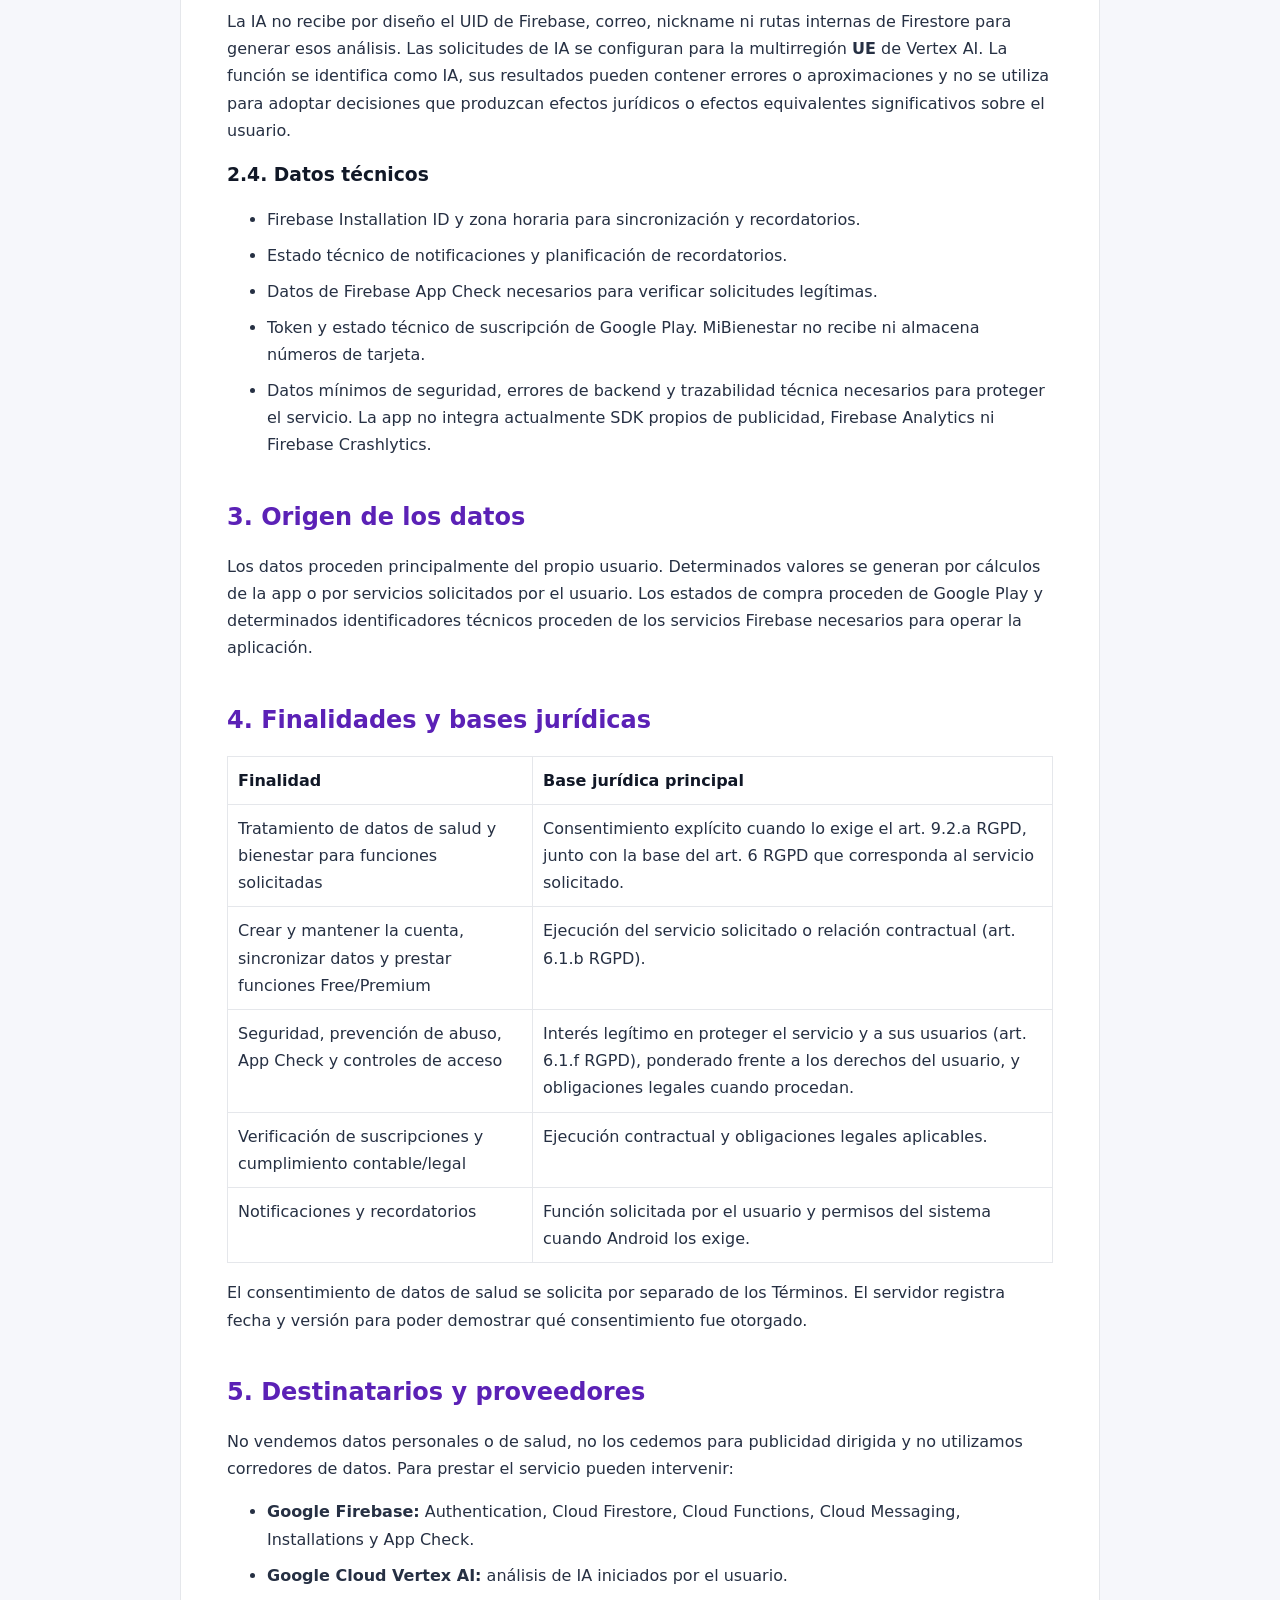
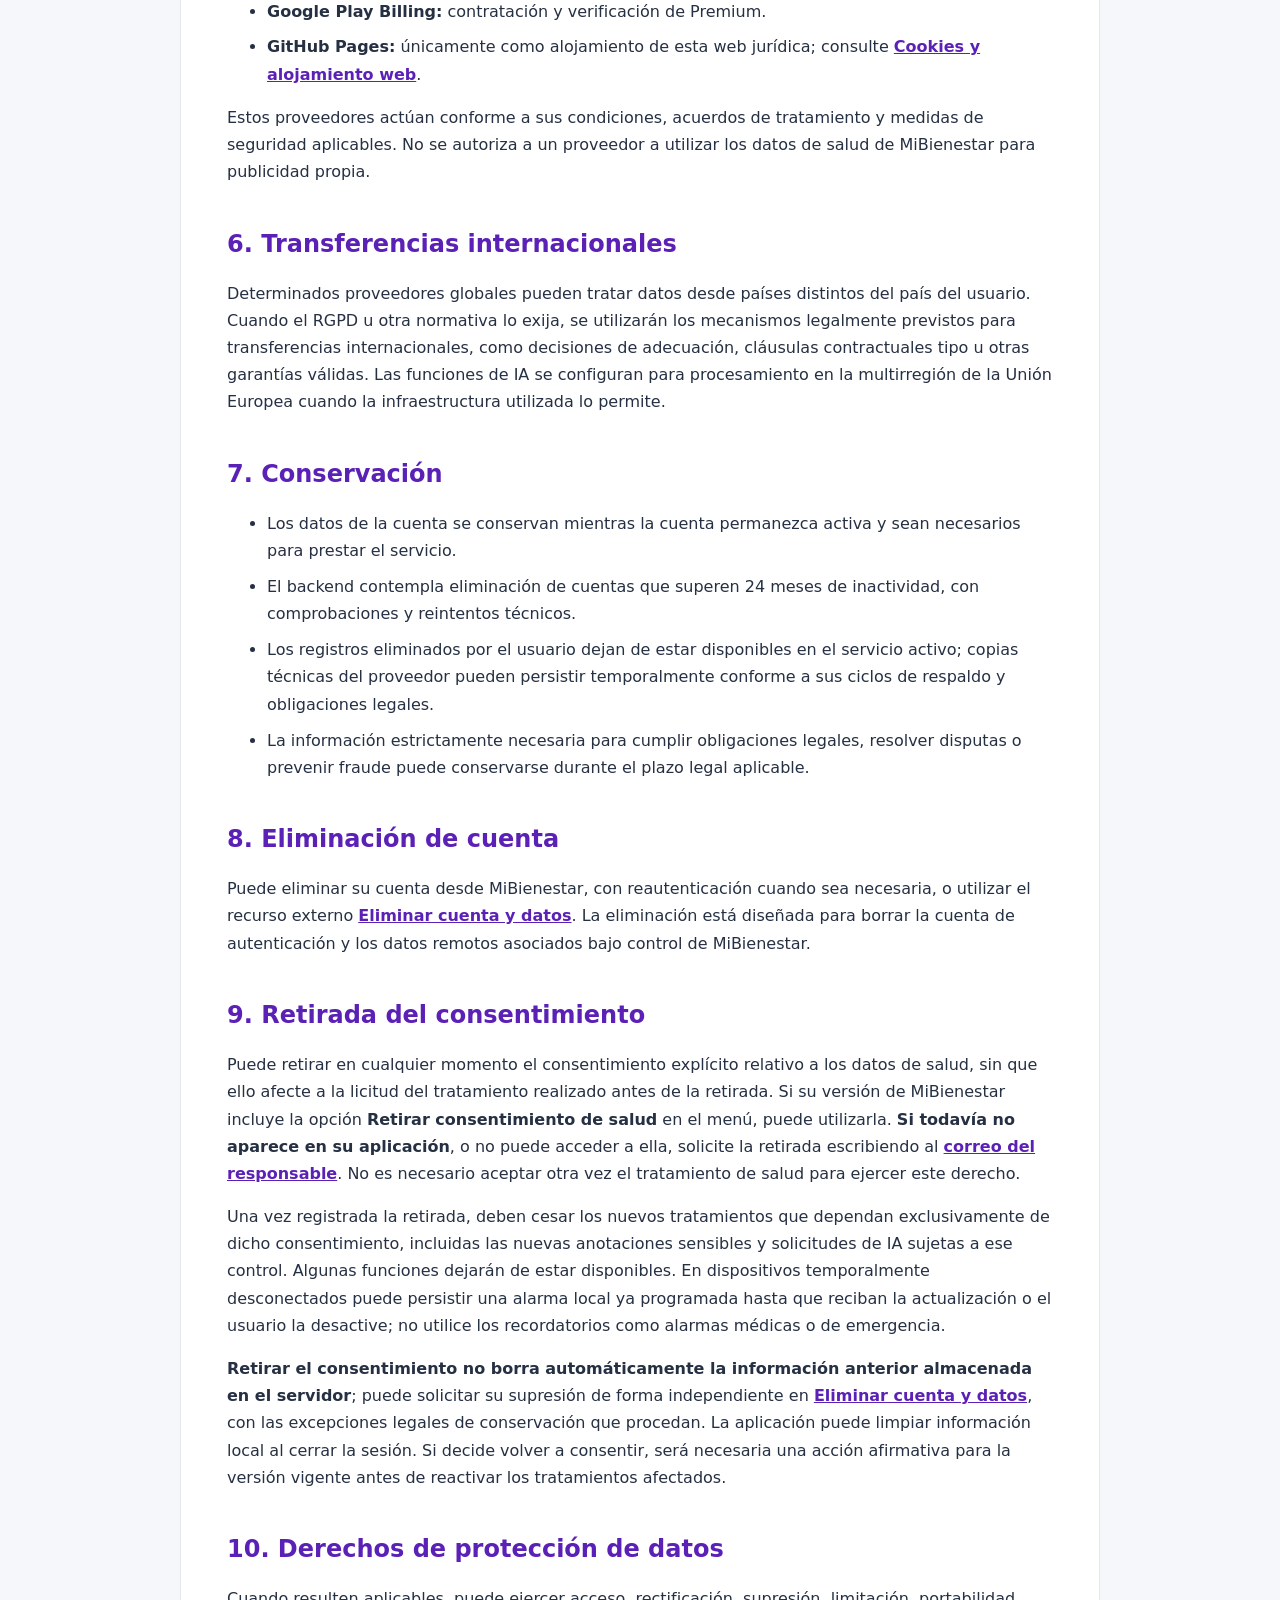
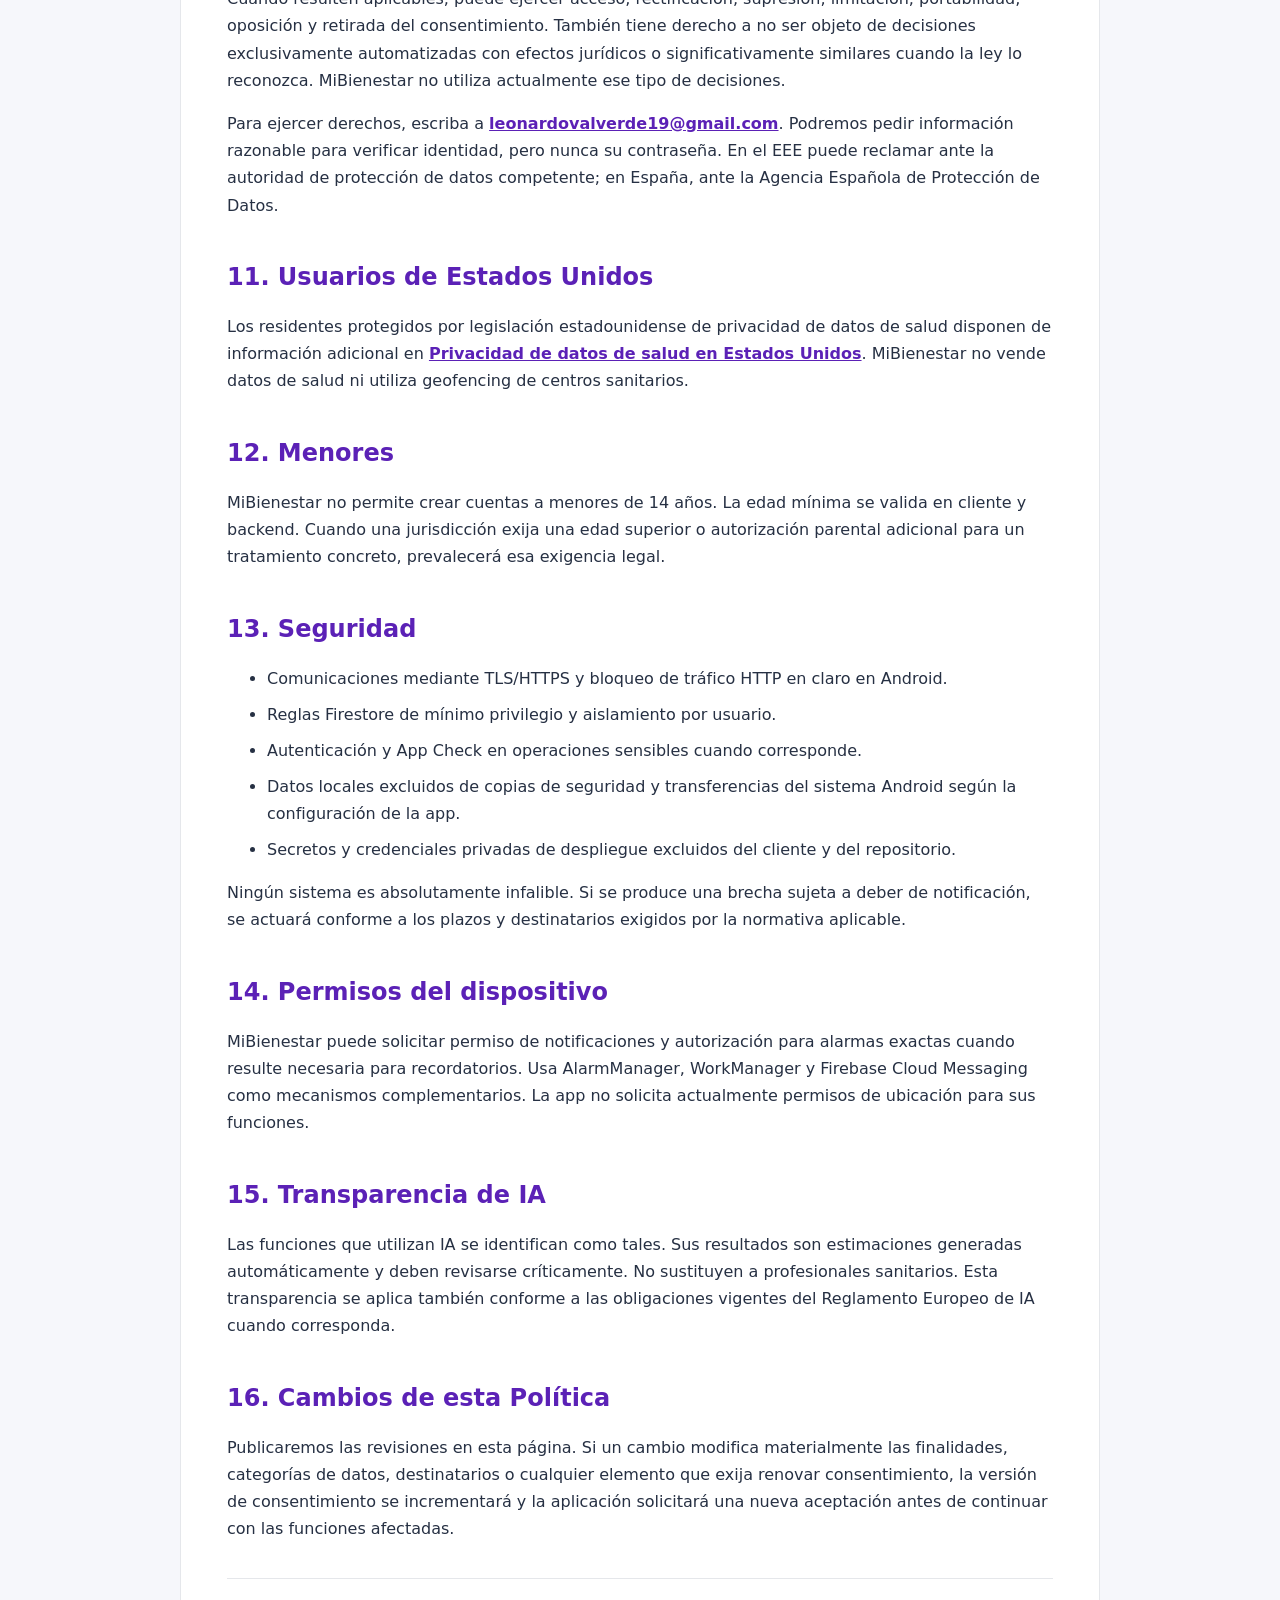
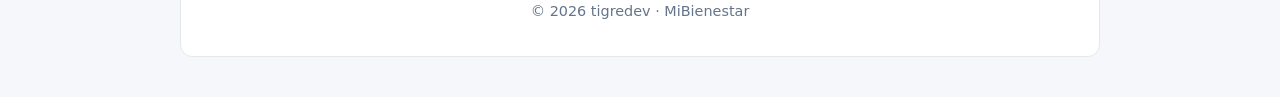
==== commit 148442c6: "docs: align displayed review dates with current canonical legal disclosures" ====
--- a/index.html
+++ b/index.html
@@ -20,7 +20,7 @@
 <h1>Política de Privacidad de MiBienestar</h1>
 <p class="meta">Versión de consentimiento: <strong>2026-10-07</strong><br>Última revisión documental: 11 de octubre de 2026</p>
 
-<p>Esta Política explica cómo MiBienestar trata los datos personales necesarios para prestar sus funciones de bienestar, nutrición, composición corporal, sueño, hidratación, recordatorios y funciones Premium. La revisión de 8 de octubre de 2026 aclara derechos y obligaciones legales sin añadir nuevas finalidades de tratamiento respecto de la versión de consentimiento indicada.</p>
+<p>Esta Política explica cómo MiBienestar trata los datos personales necesarios para prestar sus funciones de bienestar, nutrición, composición corporal, sueño, hidratación, recordatorios y funciones Premium. La revisión documental de 11 de octubre de 2026 precisa los derechos, la retirada del consentimiento y la eliminación de la cuenta sin añadir nuevas finalidades de tratamiento respecto de la versión de consentimiento indicada.</p>
 
 <div class="notice"><strong>Importante:</strong> MiBienestar no es un dispositivo médico y no diagnostica, trata, cura ni previene enfermedades o condiciones médicas. Sus cálculos y recomendaciones son estimaciones orientativas de bienestar. Para consejo, diagnóstico o tratamiento médico, consulte a un profesional sanitario cualificado.</div>
 
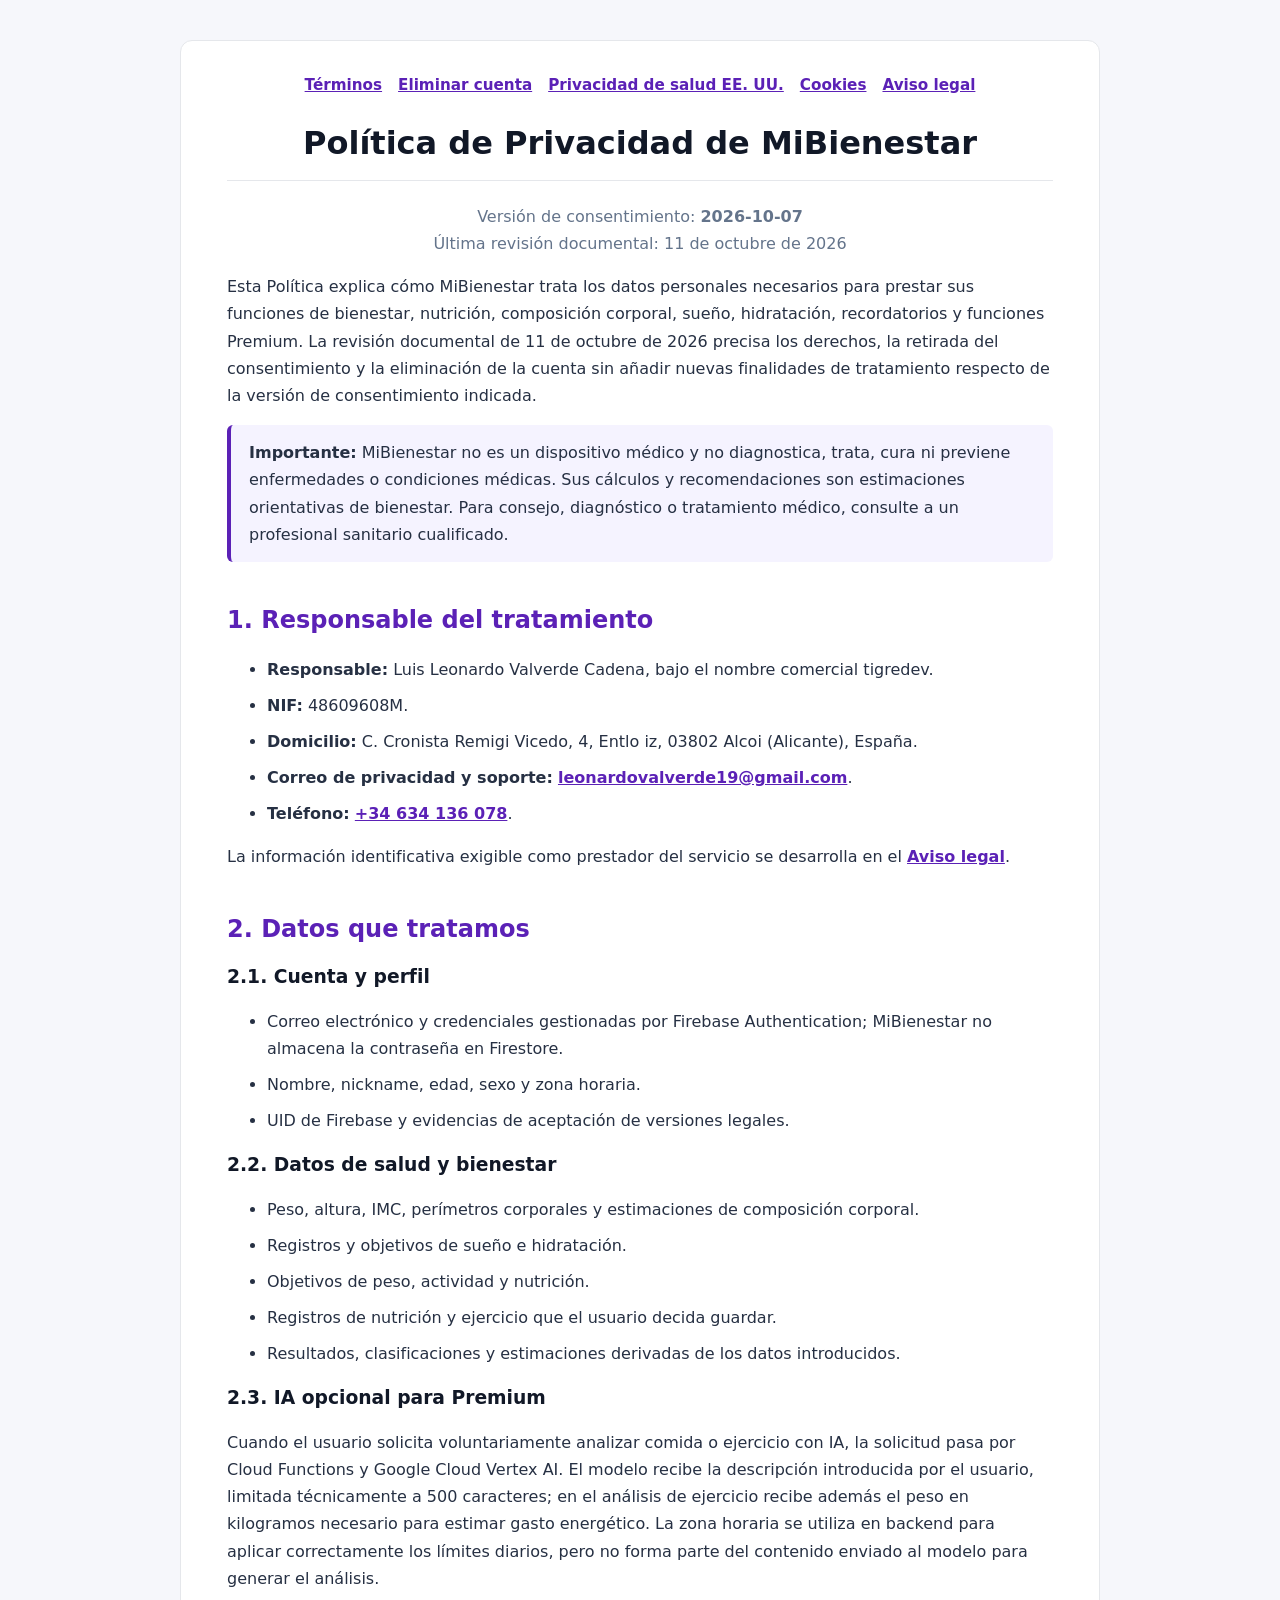
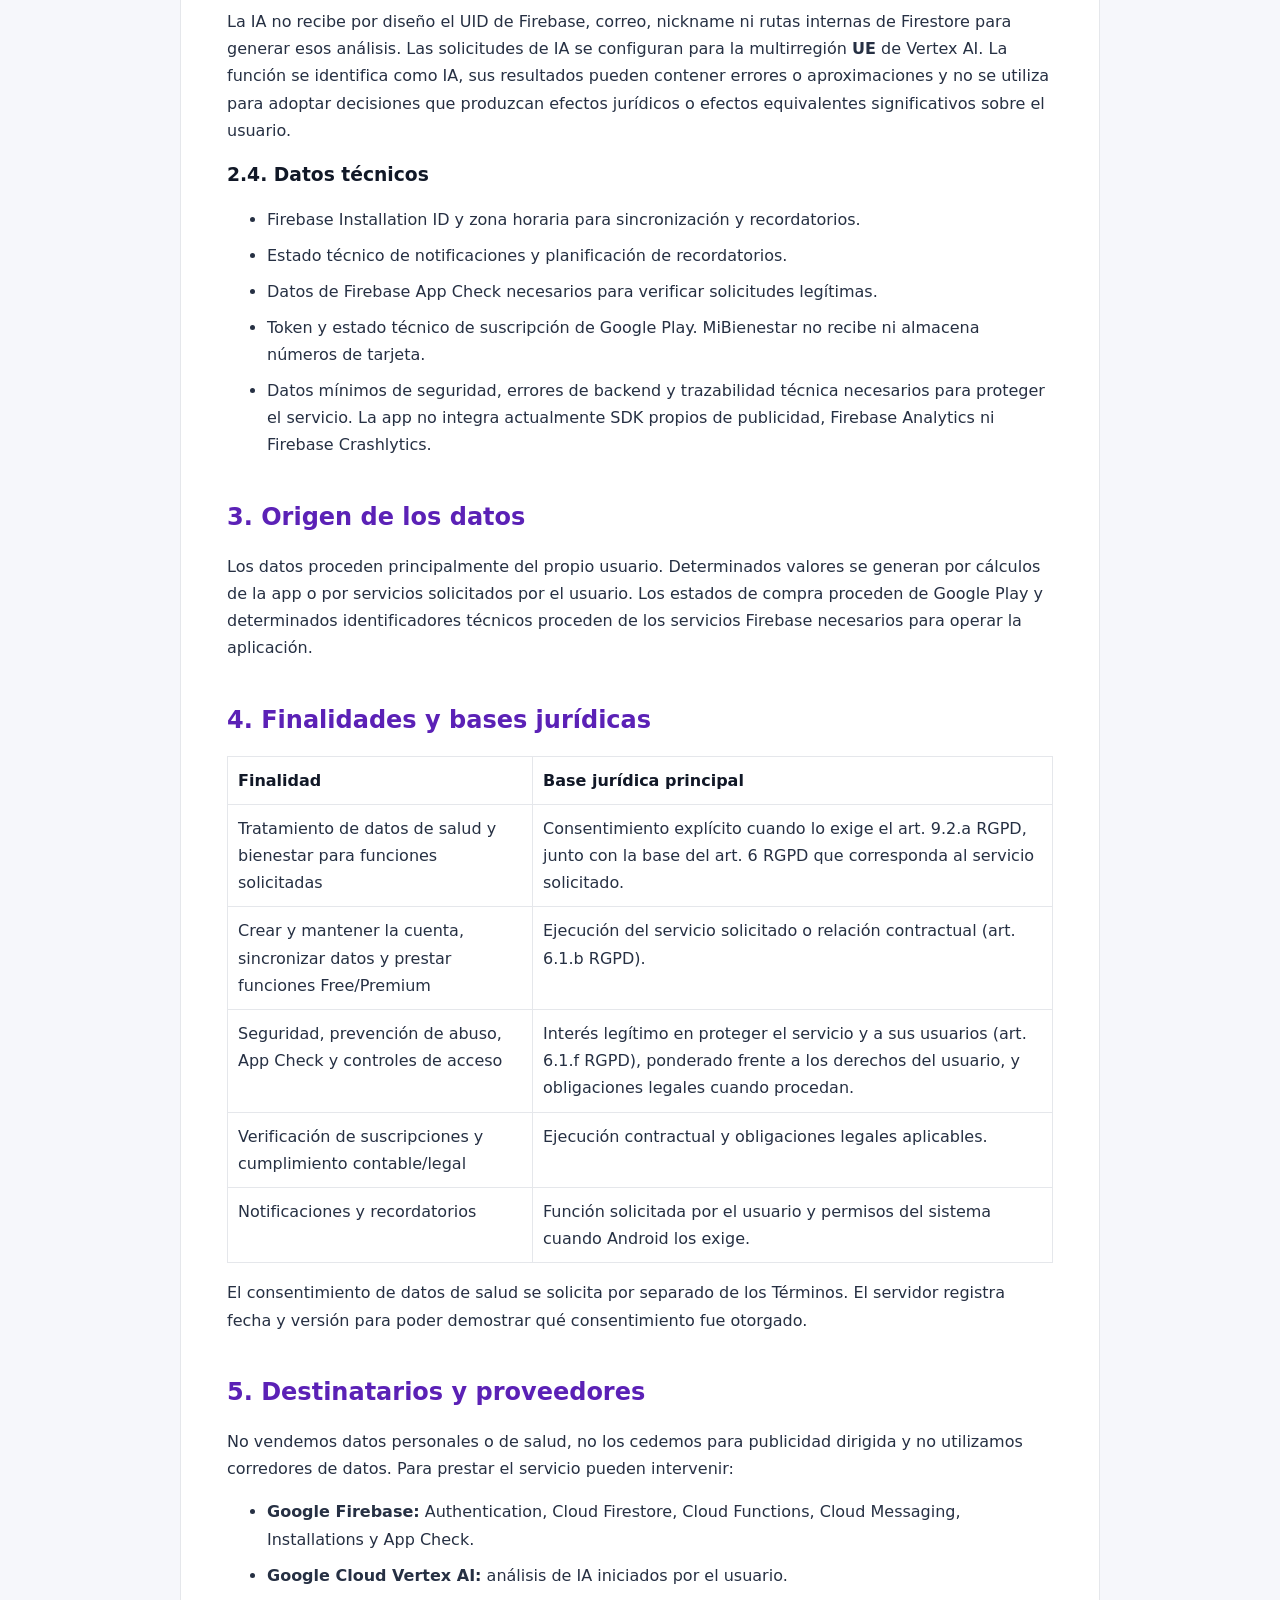
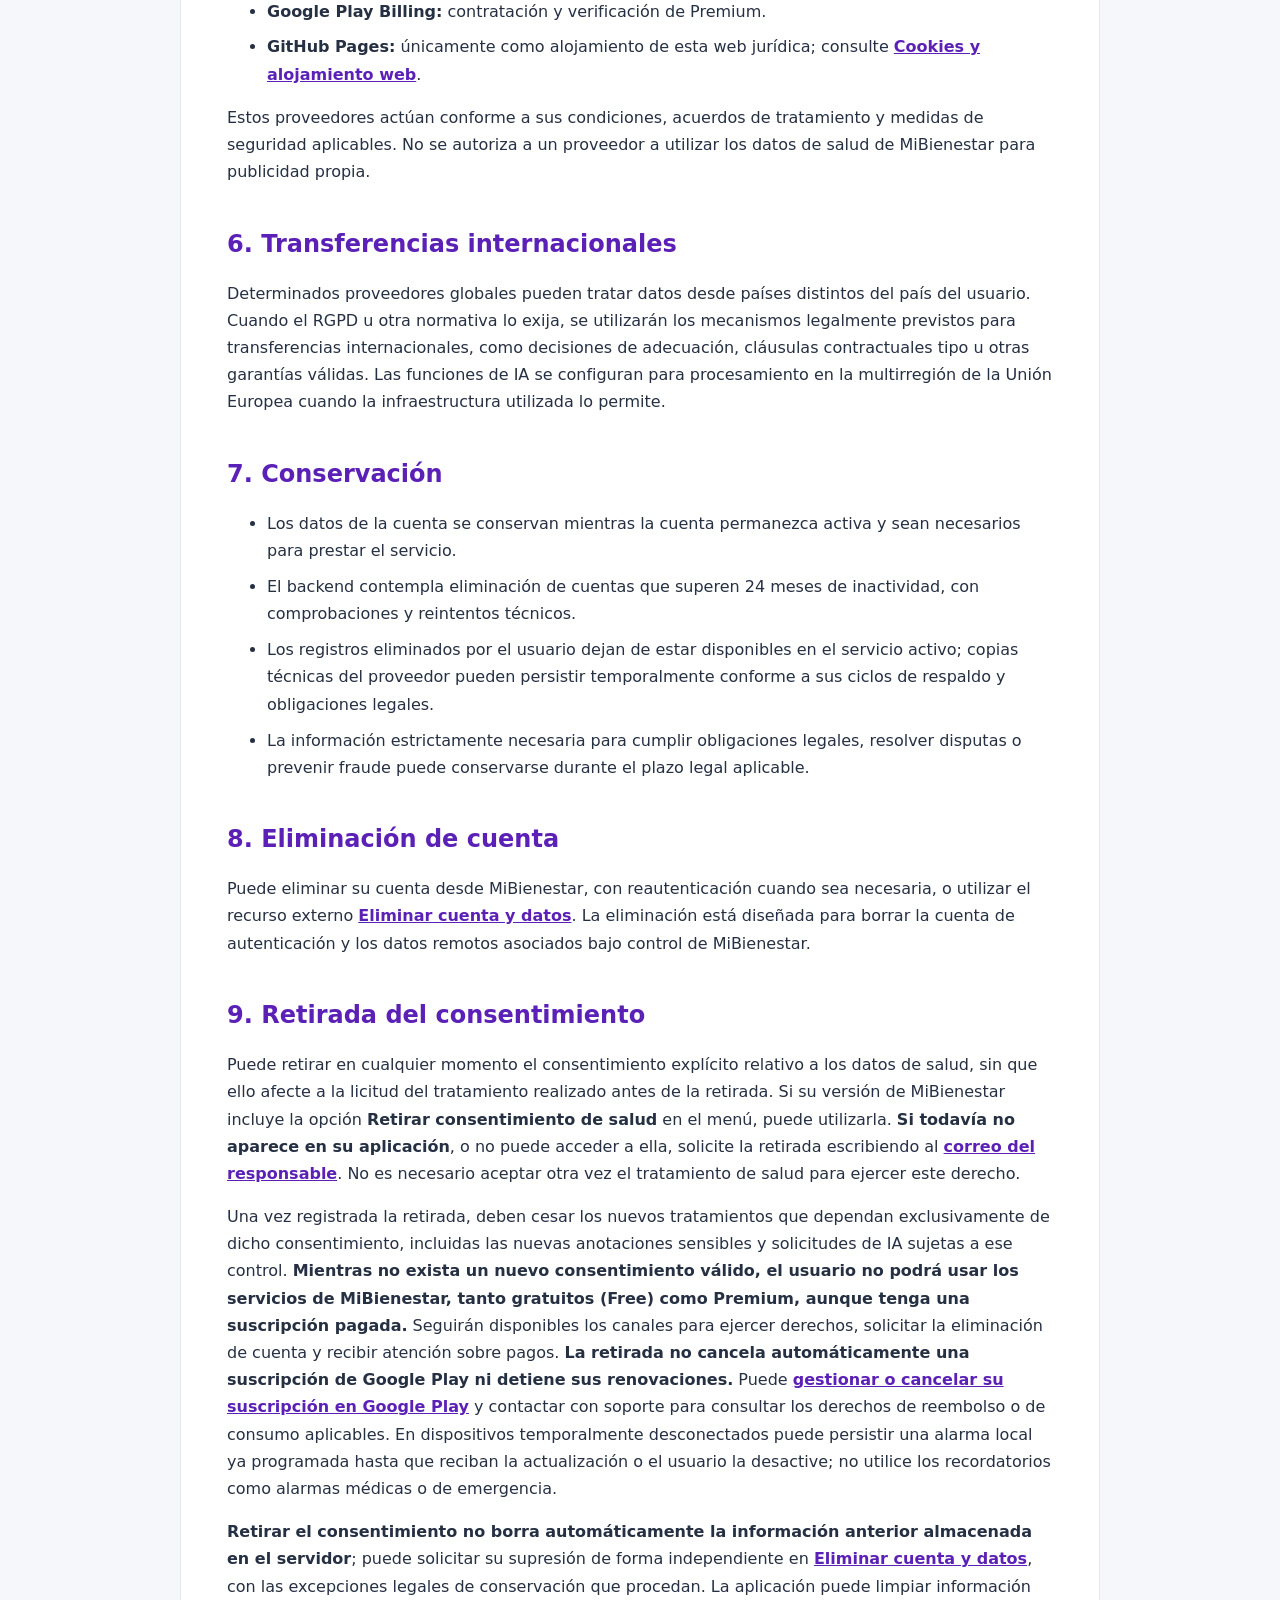
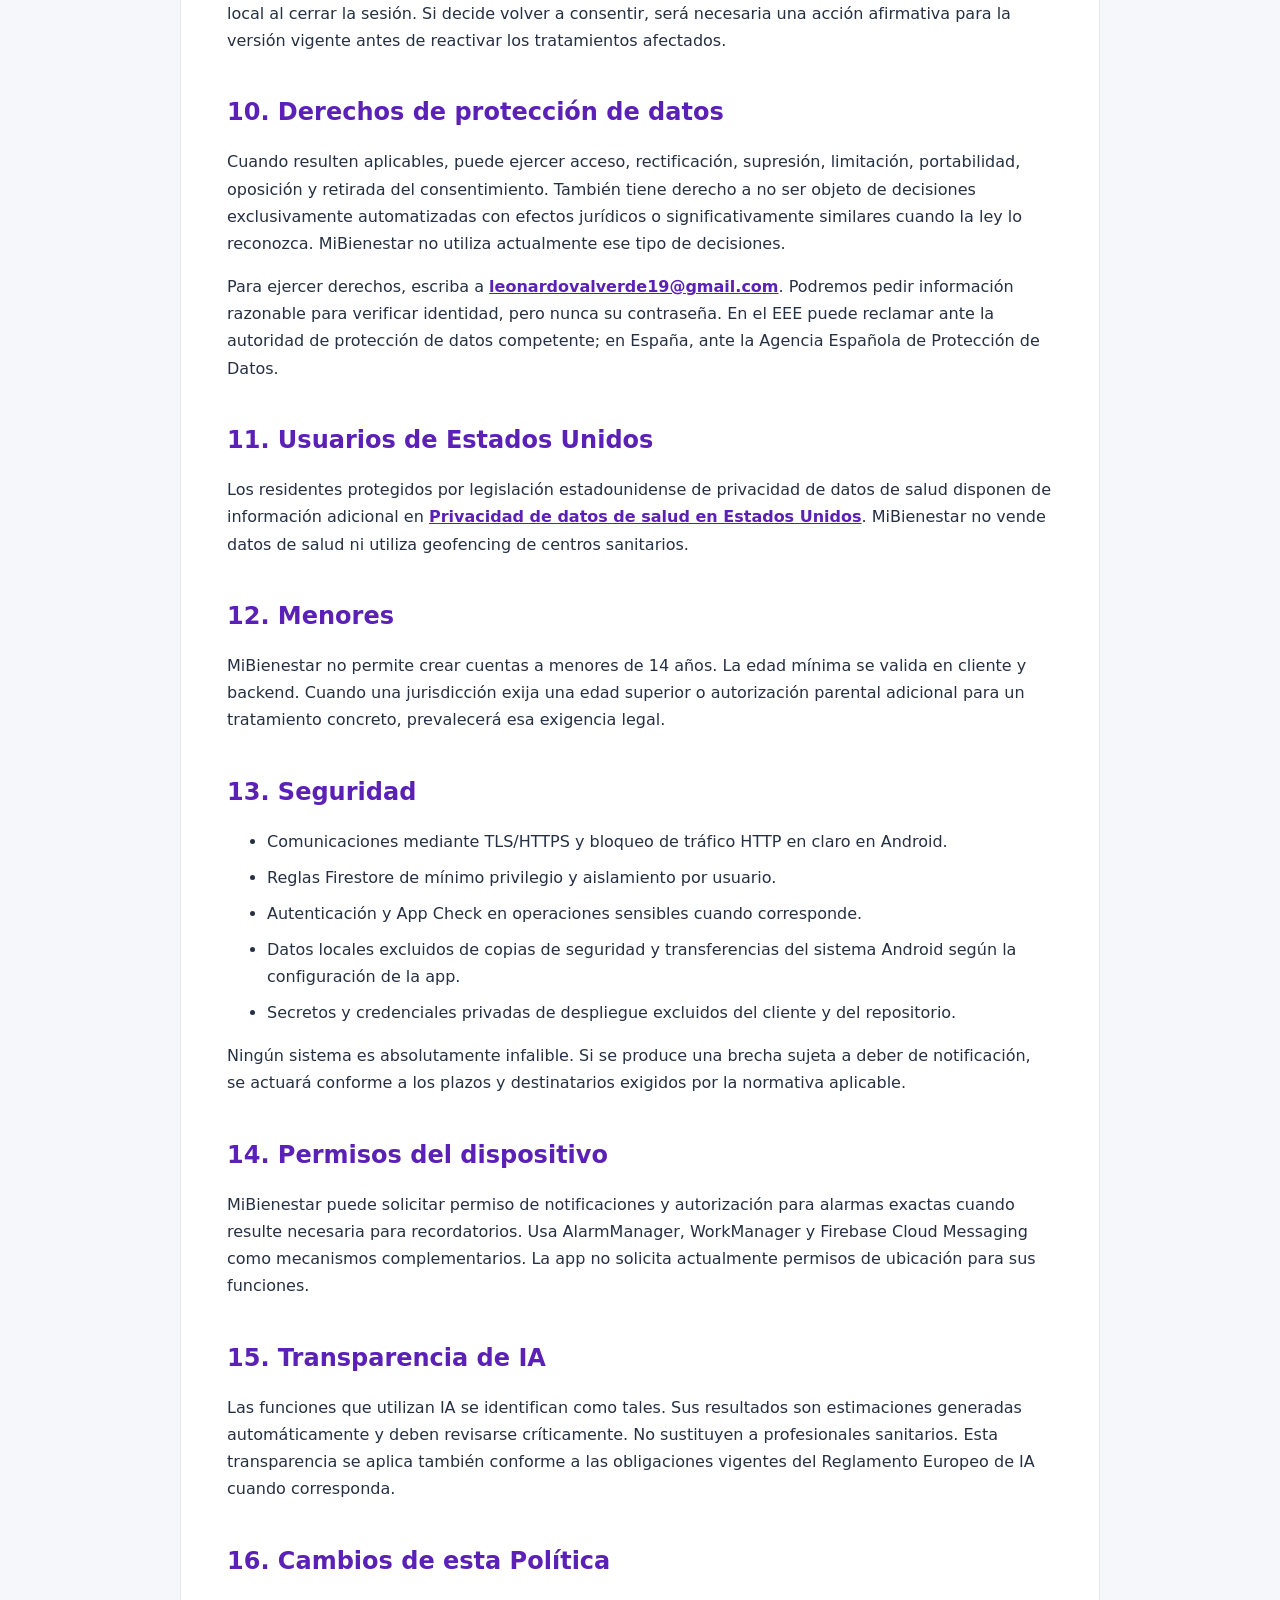
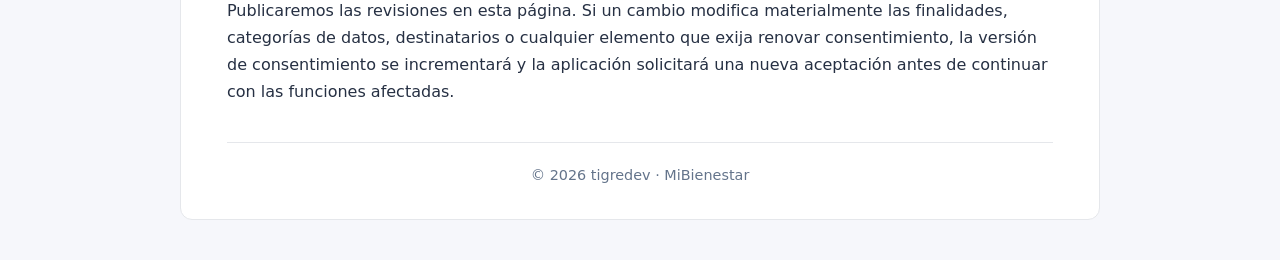
==== commit cea71a75: "docs/legal: disclose Free and paid Premium suspension, ongoing Play billing and statutory remedies" ====
--- a/index.html
+++ b/index.html
@@ -106,7 +106,7 @@
 
 <h2>9. Retirada del consentimiento</h2>
 <p>Puede retirar en cualquier momento el consentimiento explícito relativo a los datos de salud, sin que ello afecte a la licitud del tratamiento realizado antes de la retirada. Si su versión de MiBienestar incluye la opción <strong>Retirar consentimiento de salud</strong> en el menú, puede utilizarla. <strong>Si todavía no aparece en su aplicación</strong>, o no puede acceder a ella, solicite la retirada escribiendo al <a href="mailto:leonardovalverde19@gmail.com?subject=Retirada%20de%20consentimiento%20MiBienestar">correo del responsable</a>. No es necesario aceptar otra vez el tratamiento de salud para ejercer este derecho.</p>
-<p>Una vez registrada la retirada, deben cesar los nuevos tratamientos que dependan exclusivamente de dicho consentimiento, incluidas las nuevas anotaciones sensibles y solicitudes de IA sujetas a ese control. Algunas funciones dejarán de estar disponibles. En dispositivos temporalmente desconectados puede persistir una alarma local ya programada hasta que reciban la actualización o el usuario la desactive; no utilice los recordatorios como alarmas médicas o de emergencia.</p>
+<p>Una vez registrada la retirada, deben cesar los nuevos tratamientos que dependan exclusivamente de dicho consentimiento, incluidas las nuevas anotaciones sensibles y solicitudes de IA sujetas a ese control. <strong>Mientras no exista un nuevo consentimiento válido, el usuario no podrá usar los servicios de MiBienestar, tanto gratuitos (Free) como Premium, aunque tenga una suscripción pagada.</strong> Seguirán disponibles los canales para ejercer derechos, solicitar la eliminación de cuenta y recibir atención sobre pagos. <strong>La retirada no cancela automáticamente una suscripción de Google Play ni detiene sus renovaciones.</strong> Puede <a href="https://play.google.com/store/account/subscriptions">gestionar o cancelar su suscripción en Google Play</a> y contactar con soporte para consultar los derechos de reembolso o de consumo aplicables. En dispositivos temporalmente desconectados puede persistir una alarma local ya programada hasta que reciban la actualización o el usuario la desactive; no utilice los recordatorios como alarmas médicas o de emergencia.</p>
 <p><strong>Retirar el consentimiento no borra automáticamente la información anterior almacenada en el servidor</strong>; puede solicitar su supresión de forma independiente en <a href="eliminar-cuenta.html">Eliminar cuenta y datos</a>, con las excepciones legales de conservación que procedan. La aplicación puede limpiar información local al cerrar la sesión. Si decide volver a consentir, será necesaria una acción afirmativa para la versión vigente antes de reactivar los tratamientos afectados.</p>
 
 <h2>10. Derechos de protección de datos</h2>
